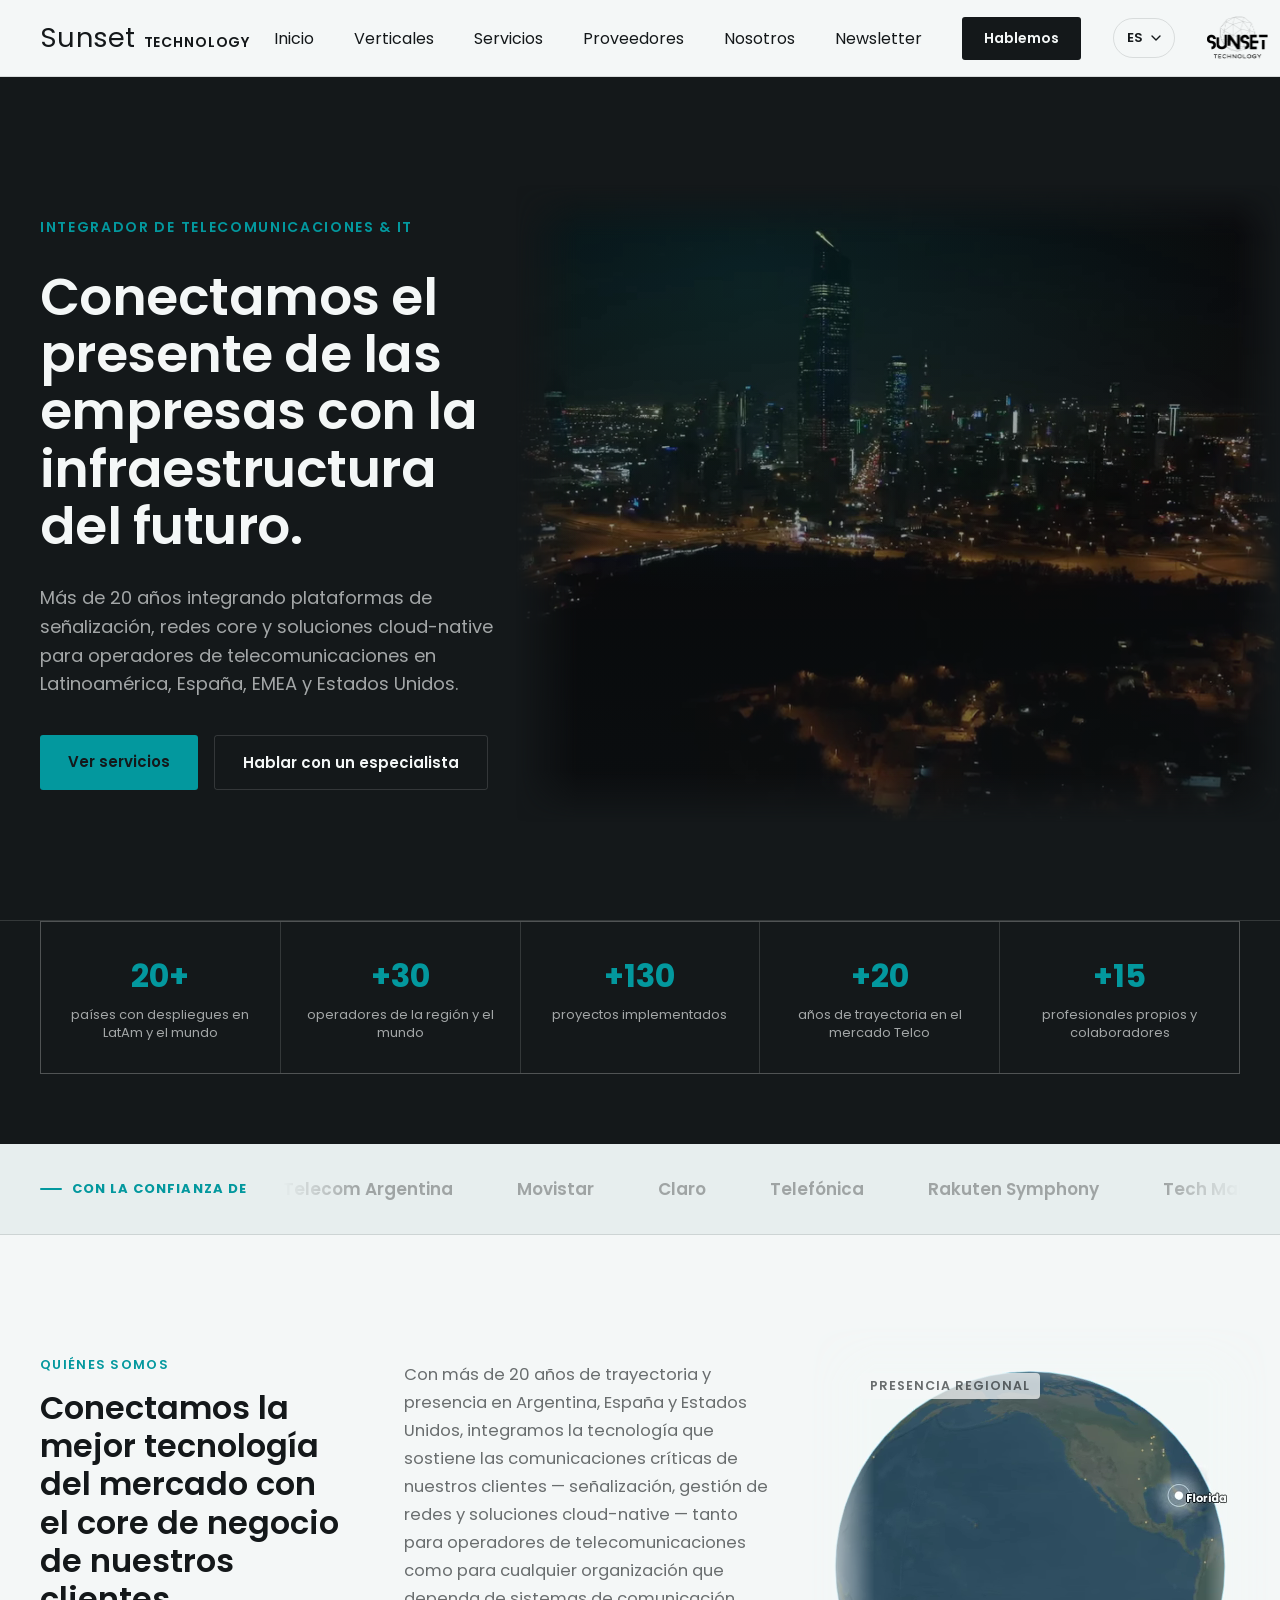
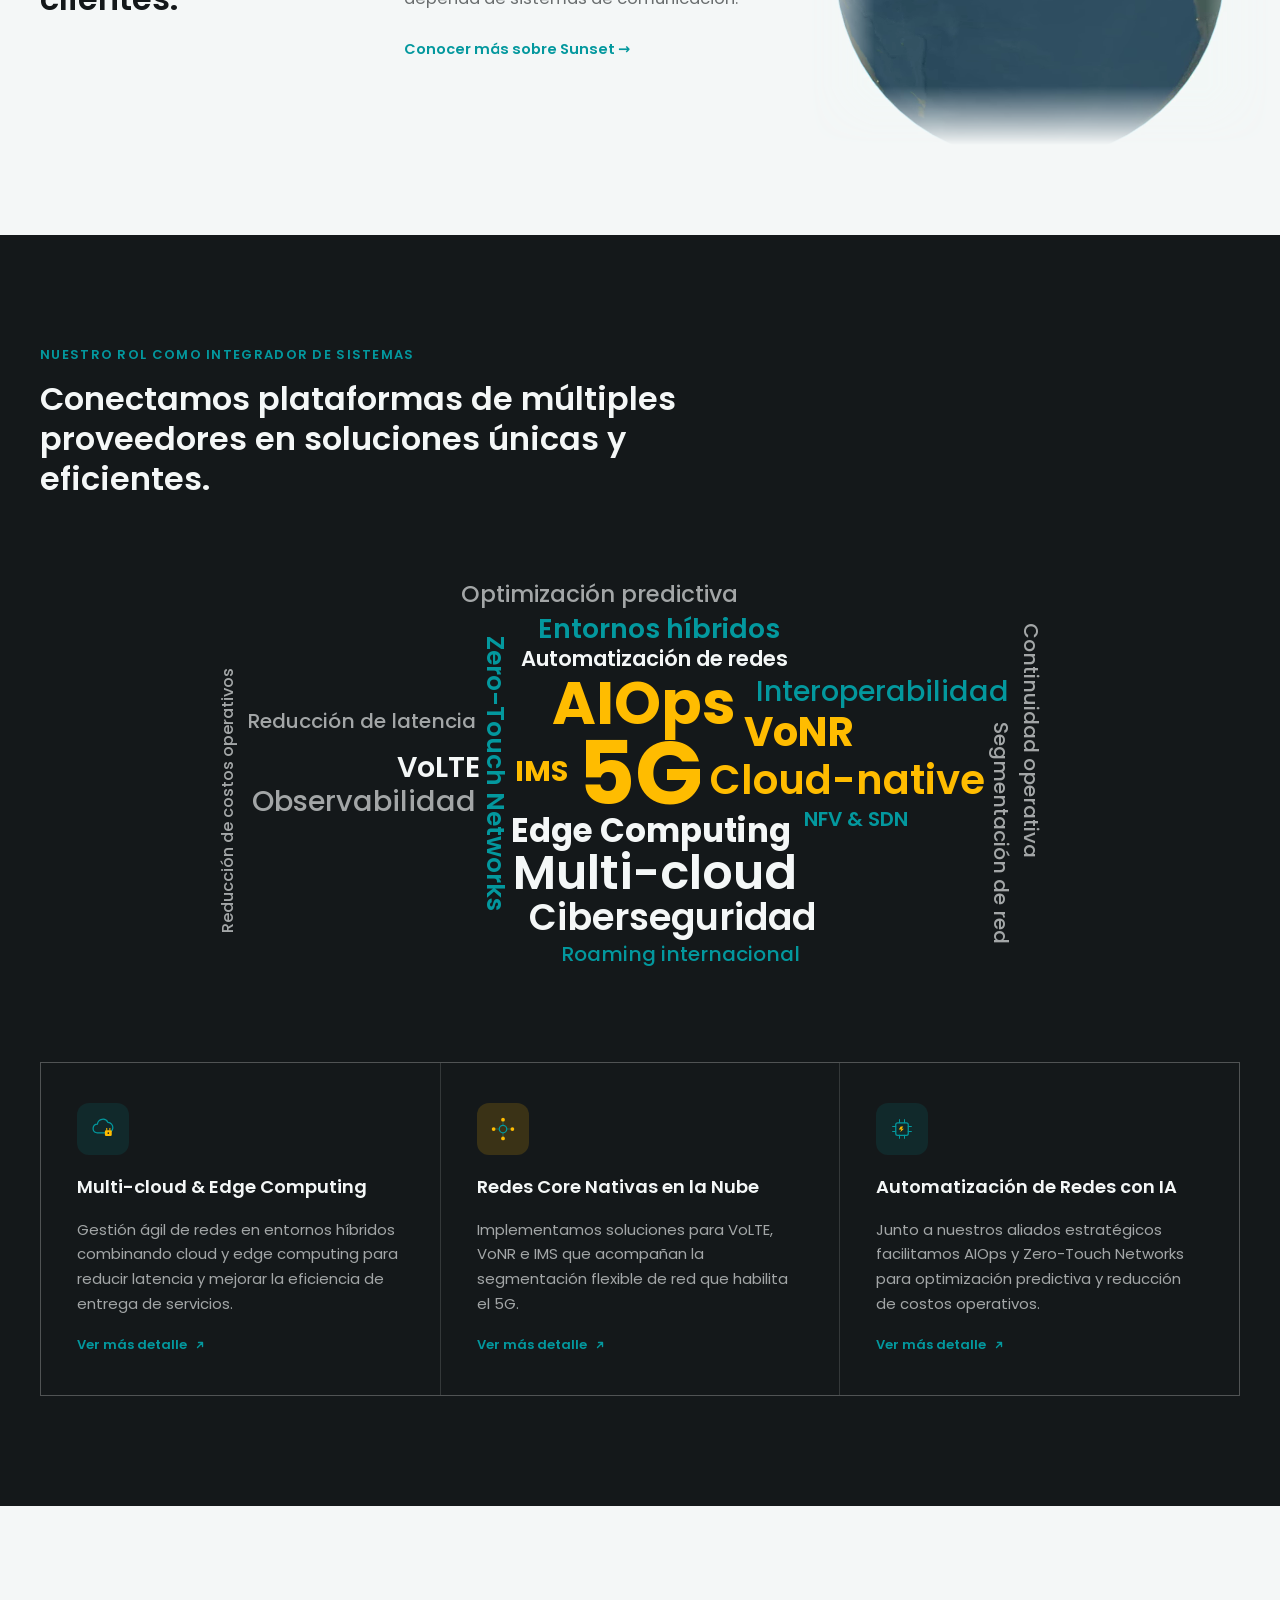
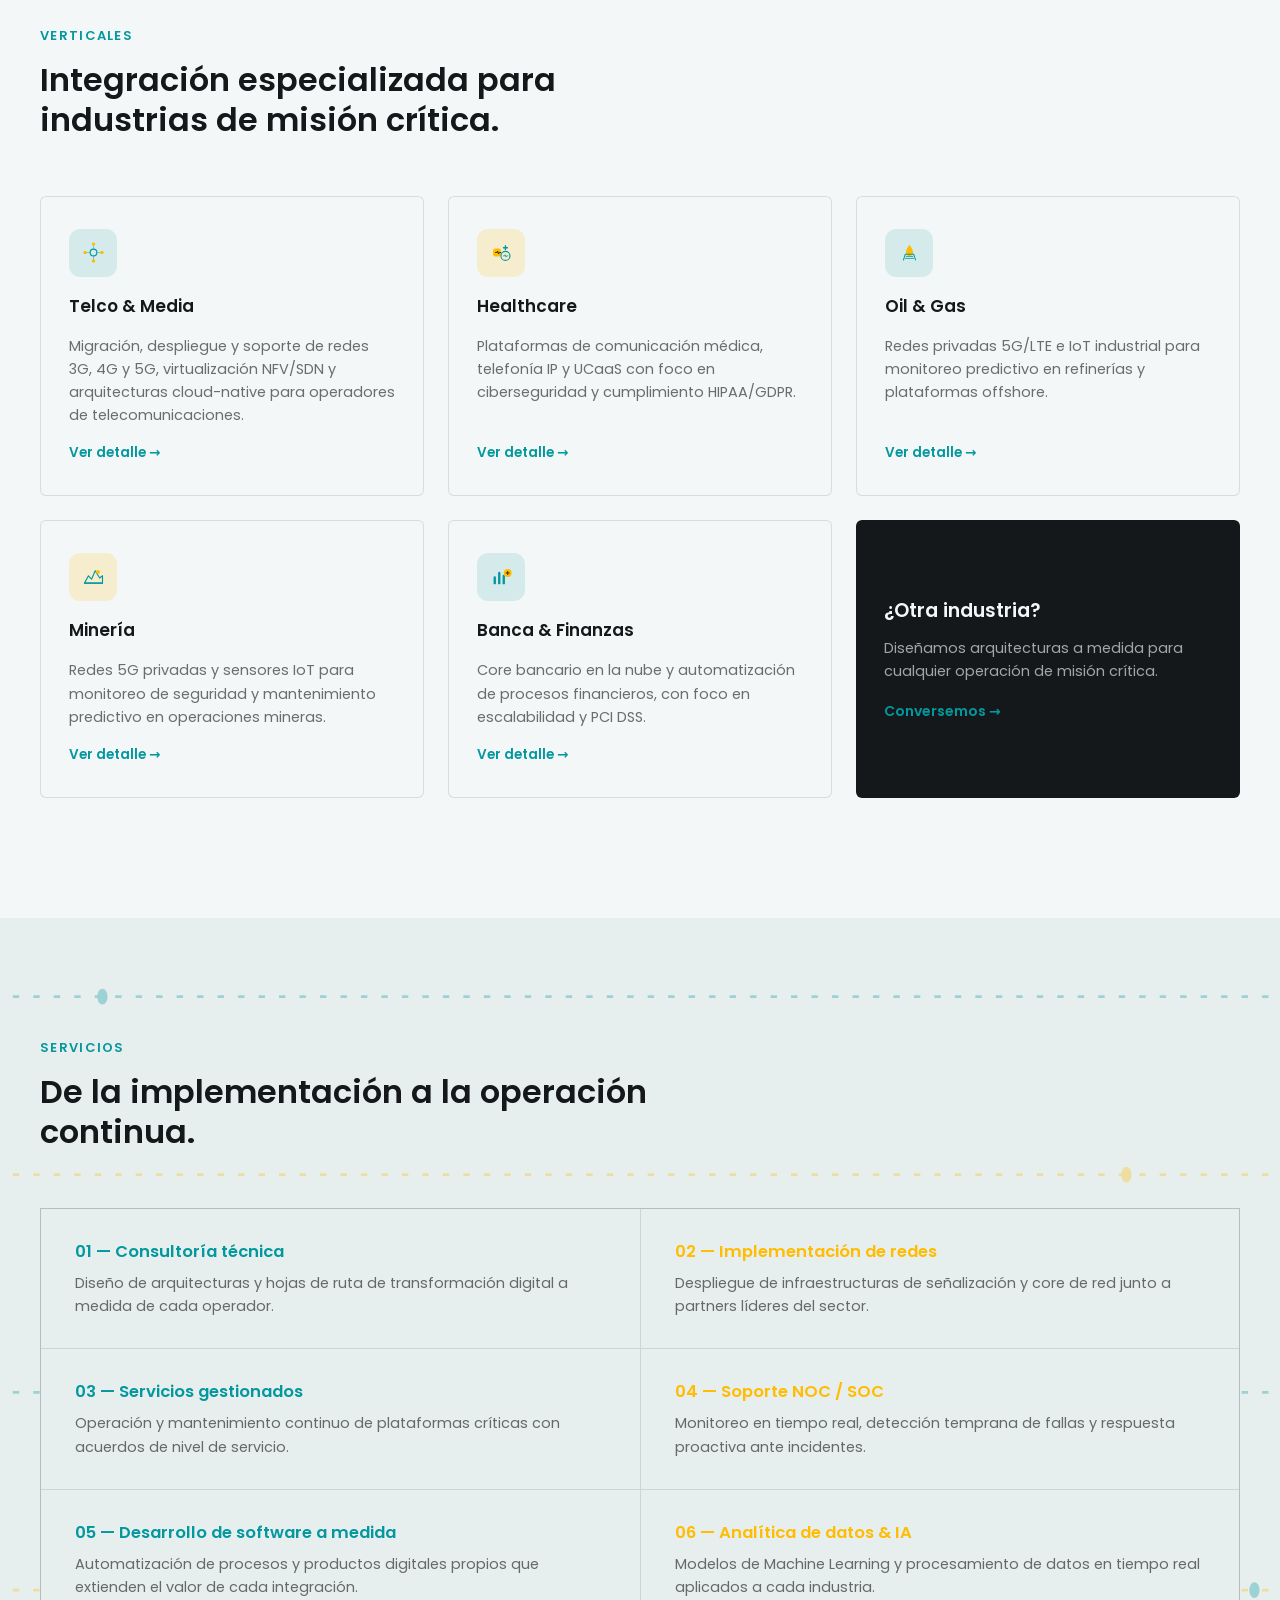
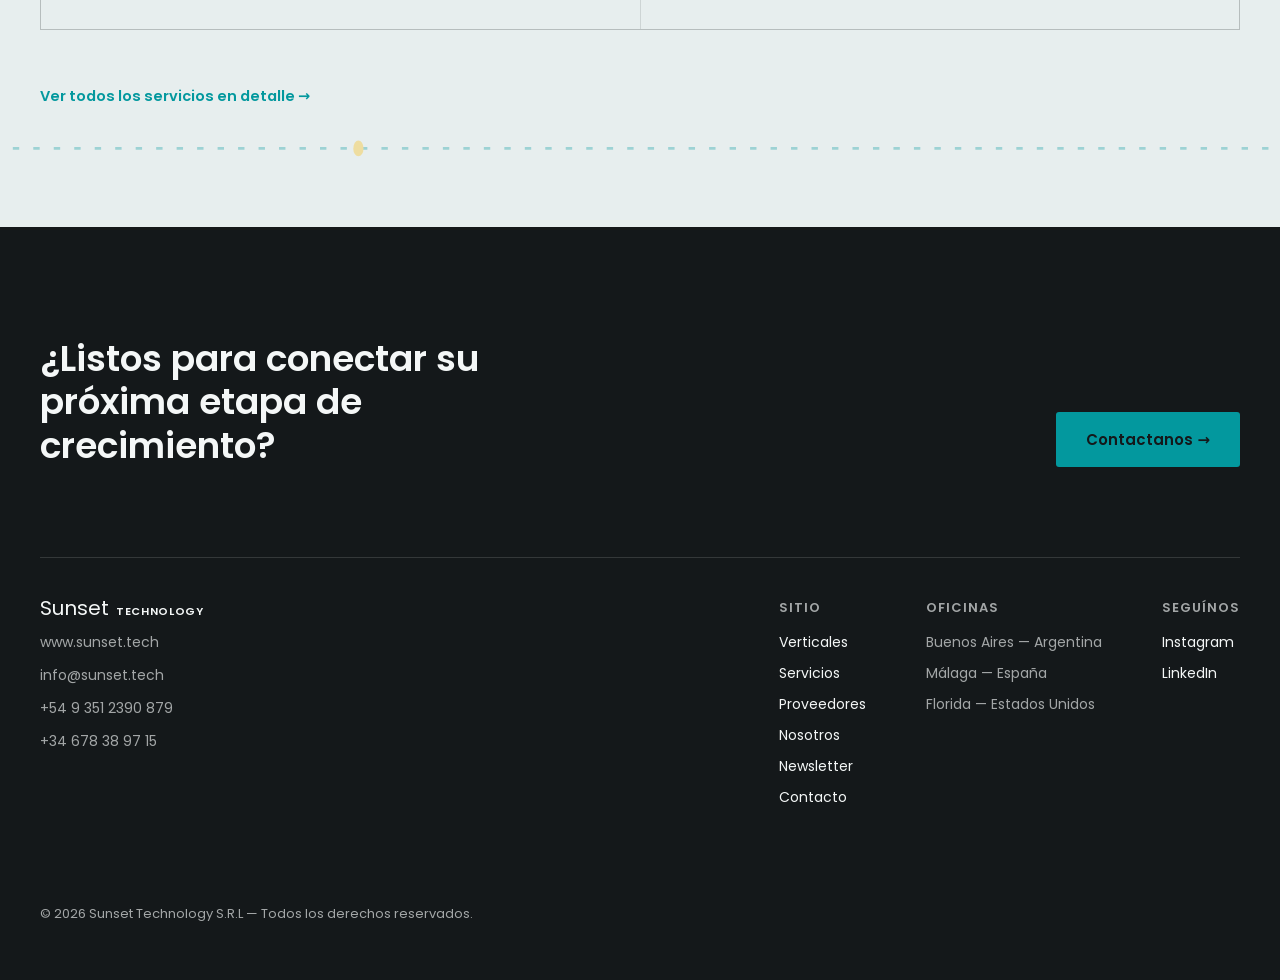
==== index.html @ e7700ff6 "Sitio inicial de Sunset Technology (migracion desde Canva)" ====
<!DOCTYPE html>

<html lang="es">
<head>
<meta charset="utf-8"/>
<meta content="width=device-width, initial-scale=1" name="viewport"/>
<title>Sunset Technology — Integrador de Telecomunicaciones e IT</title>
<meta content="Integramos plataformas de señalización, redes core y soluciones cloud-native para operadores de telecomunicaciones en Latinoamérica, España, EMEA y Estados Unidos." name="description"/>
<link href="[data-uri]" rel="icon"/>
<link href="https://fonts.googleapis.com" rel="preconnect"/>
<link href="https://fonts.googleapis.com/css2?family=Poppins:wght@400;500;600;700&amp;display=swap" rel="stylesheet"/>
<style>
@font-face{
  font-family:'Blanka';
  font-style:normal;
  font-weight:400;
  font-display:swap;
  src:url('https://fonts.cdnfonts.com/s/18915/Blanka-Regular.woff') format('woff');
}
:root{
  --ink:#14181A;
  --ink-soft:#1D2426;
  --ink-line: rgba(244,247,247,0.14);
  --paper:#F4F7F7;
  --paper-soft:#E7EEEE;
  --paper-line: rgba(20,24,26,0.12);
  --text-on-paper:#14181A;
  --text-muted-on-paper: rgba(20,24,26,0.62);
  --text-on-ink:#F4F7F7;
  --text-muted-on-ink: rgba(244,247,247,0.64);
  --accent:#03989E;
  --accent-2:#FFBC00;
  --accent-2-tint: rgba(255,188,0,0.16);
  --accent-tint: rgba(3,152,158,0.13);
  --font-display: 'Poppins', system-ui, sans-serif;
  --font-body: 'Poppins', system-ui, sans-serif;
  --font-brand: 'Blanka', 'Poppins', sans-serif;
}
*{ box-sizing:border-box; }
body{ margin:0; background:var(--paper); font-family:var(--font-body); color:var(--text-on-paper); }
h1,h2,h3{ font-family:var(--font-display); }
a{ color:inherit; text-decoration:none; }
img{ display:block; max-width:100%; }
.wrap{ width:100%; display:flex; justify-content:center; }
.container{ width:100%; max-width:1280px; padding:0 40px; box-sizing:border-box; }
.link-u{ position:relative; transition:opacity .15s; }
.link-u:hover{ opacity:0.7; }
.cta{ transition:transform .2s ease, opacity .2s ease; display:inline-block; }
.cta:hover{ opacity:0.9; transform:translateY(-1px); }
.op-name{ display:inline-block; white-space:nowrap; color:var(--text-muted-on-paper); opacity:0.55; filter:grayscale(1); transform:scale(1); transition:opacity .35s ease, color .35s ease, filter .35s ease, transform .35s ease; }
.op-name.active{ color:var(--accent); opacity:1; filter:grayscale(0); transform:scale(1.06); }

.navbar{ border-bottom:1px solid var(--paper-line); background:var(--paper); position:sticky; top:0; z-index:20; }
.nav-links{ display:flex; align-items:center; gap:40px; }
.cta-dark{ font-size:14px; font-weight:600; background:var(--ink); color:var(--paper); padding:11px 22px; border-radius:3px; }

.lang-switch{ position:relative; flex:0 0 auto; }
.lang-switch-btn{ display:flex; align-items:center; gap:7px; font-family:var(--font-body); font-size:13px; font-weight:600; letter-spacing:0.03em; padding:9px 13px; border:1px solid var(--paper-line); border-radius:20px; background:transparent; cursor:pointer; color:var(--text-on-paper); }
.lang-switch-btn:hover{ background:var(--paper-soft); }
.lang-switch-menu{ position:absolute; top:calc(100% + 8px); right:0; background:var(--paper); border:1px solid var(--paper-line); border-radius:8px; box-shadow:0 10px 28px rgba(0,0,0,.14); overflow:hidden; min-width:130px; display:none; z-index:30; }
.lang-switch.open .lang-switch-menu{ display:block; }
.lang-switch-menu button{ display:block; width:100%; text-align:left; padding:10px 16px; font-size:13.5px; font-family:var(--font-body); background:none; border:none; cursor:pointer; color:var(--text-on-paper); }
.lang-switch-menu button:hover{ background:var(--paper-soft); }
.lang-switch-menu button.active{ color:var(--accent); font-weight:600; }

@keyframes fadeInUp{ from{opacity:0; transform:translateY(20px);} to{opacity:1; transform:translateY(0);} }
.hero-in{ opacity:0; animation:fadeInUp .8s cubic-bezier(.2,.7,.3,1) forwards; }

@keyframes pulseDot{ 0%,100%{opacity:.4; transform:scale(1);} 50%{opacity:1; transform:scale(1.25);} }
.pulse{ animation:pulseDot 2.4s ease-in-out infinite; transform-origin:center; }

@keyframes floatSlow{ 0%,100%{ transform:translateY(0); } 50%{ transform:translateY(-10px); } }
.float{ animation:floatSlow 5s ease-in-out infinite; }

@keyframes marquee{ from{ transform:translateX(0); } to{ transform:translateX(-50%); } }
.marquee-track{ display:flex; align-items:center; gap:64px; width:max-content; animation:marquee 26s linear infinite; }
.marquee-track:hover, .logo-track:hover{ animation-play-state:paused; }

@keyframes marqueeLogos{ from{ transform:translateX(0); } to{ transform:translateX(-50%); } }
.logo-track{ display:flex; align-items:center; gap:28px; width:max-content; animation:marqueeLogos 34s linear infinite; }
.logo-tile{ background:var(--paper); border:1px solid var(--paper-line); border-radius:8px; height:84px; width:168px; display:flex; align-items:center; justify-content:center; padding:16px 22px; flex:0 0 auto; }
.logo-tile img{ max-width:100%; max-height:100%; object-fit:contain; filter:grayscale(1) opacity(0.65); transition:filter .25s ease; }
.logo-tile:hover img{ filter:grayscale(0) opacity(1); }

@keyframes flowDash{ to{ stroke-dashoffset:-48; } }
.flow-line{ stroke-dasharray:5 11; animation:flowDash 1.6s linear infinite; }
.solid-line{ stroke-linecap:round; }

@keyframes drawLine{ to{ stroke-dashoffset:0; } }
.draw-line{ stroke-linecap:round; stroke-dasharray:100; stroke-dashoffset:100; animation:drawLine 1.3s cubic-bezier(.3,.7,.4,1) forwards; }

@keyframes driftBg{ 0%,100%{ transform:translate(0,0); } 50%{ transform:translate(-18px,10px); } }
.bg-drift{ animation:driftBg 9s ease-in-out infinite; }

@keyframes globeZoom{ 0%,100%{ transform:scale(1); } 50%{ transform:scale(1.09); } }
.globe-zoom{ animation:globeZoom 22s ease-in-out infinite; }

.seq-group{ opacity:0; transition:opacity 1.1s ease; }
.reveal.is-visible .seq-group.seq-1{ opacity:1; transition-delay:.3s; }
.reveal.is-visible .seq-group.seq-2{ opacity:1; transition-delay:2.3s; }
.reveal.is-visible .seq-group.seq-3{ opacity:1; transition-delay:4.3s; }

.reveal{ opacity:0; transform:translateY(26px); transition:opacity .7s ease, transform .7s ease; }
.reveal.is-visible{ opacity:1; transform:translateY(0); }

.card{ transition:transform .25s ease, box-shadow .25s ease, border-color .25s ease; }
.card:hover{ transform:translateY(-6px); box-shadow:0 16px 32px rgba(18,24,31,0.10); border-color:rgba(18,24,31,0.26); }

.kw-cloud{ container-type:inline-size; }
.kw-word{ position:absolute; transform:translate(-50%,-50%) rotate(var(--r,0deg)); transform-origin:center; font-family:var(--font-display); white-space:nowrap; line-height:1; cursor:default; transition:transform .25s ease, opacity .25s ease; }
.kw-word:hover{ transform:translate(-50%,-50%) rotate(var(--r,0deg)) scale(1.12); opacity:.82; }

.rol-card{ cursor:pointer; }
.rol-card-toggle{ display:inline-flex; align-items:center; gap:7px; font-size:13px; font-weight:600; color:var(--accent); }
.rol-card-toggle svg{ flex:0 0 auto; }

.rol-modal-overlay{ position:fixed; inset:0; background:rgba(10,14,15,0.72); backdrop-filter:blur(2px); -webkit-backdrop-filter:blur(2px); display:flex; align-items:center; justify-content:center; padding:24px; z-index:100; opacity:0; visibility:hidden; transition:opacity .25s ease, visibility 0s linear .25s; }
.rol-modal-overlay.open{ opacity:1; visibility:visible; transition:opacity .25s ease; }
.rol-modal{ background:var(--ink-soft); border:1px solid var(--ink-line); border-radius:10px; max-width:520px; width:100%; max-height:80vh; overflow-y:auto; padding:42px 38px; position:relative; transform:translateY(14px) scale(.98); transition:transform .3s ease; }
.rol-modal-overlay.open .rol-modal{ transform:translateY(0) scale(1); }
.rol-modal-close{ position:absolute; top:16px; right:16px; width:32px; height:32px; border-radius:50%; border:1px solid var(--ink-line); background:transparent; color:var(--text-on-ink); display:flex; align-items:center; justify-content:center; cursor:pointer; transition:background .2s ease; padding:0; }
.rol-modal-close:hover{ background:rgba(244,247,247,0.08); }
.rol-modal-title{ font-family:var(--font-display); font-weight:600; font-size:22px; color:var(--text-on-ink); margin-bottom:16px; padding-right:30px; }
.rol-modal-body{ font-size:15.5px; line-height:1.7; color:var(--text-muted-on-ink); margin:0; }

.icon-badge{ transition:transform .25s ease; }
.card:hover .icon-badge{ transform:scale(1.08); }

.logo-mark{ height:26px; width:auto; display:block; }
.logo-mark.on-dark{ filter:invert(1) brightness(1.5); }

.grid-3{ display:grid; grid-template-columns:repeat(3, minmax(0,1fr)); gap:24px; }
.grid-2{ display:grid; grid-template-columns:repeat(2, minmax(0,1fr)); gap:1px; background:var(--paper-line); border:1px solid var(--paper-line); }
.grid-3-flush{ display:grid; grid-template-columns:repeat(3, minmax(0,1fr)); gap:1px; background:var(--ink-line); border:1px solid var(--ink-line); }

@media (max-width: 860px){
  .nav-links a:not(.cta){ display:none; }
  .grid-3, .grid-3-flush{ grid-template-columns:1fr !important; }
  .grid-2{ grid-template-columns:1fr !important; }
  h1{ font-size:36px !important; }
  .hero-illustration{ display:none; }
  .quienes-somos-flex{ flex-direction:column !important; }
}

</style>
</head>
<body>
<div class="wrap navbar">
<div class="container" style="padding-top:16px; padding-bottom:16px; display:flex; align-items:center; justify-content:space-between; gap:24px;">
<div class="brand-wordmark" style="display:flex; align-items:baseline; gap:8px;">
<span style="font-family:var(--font-brand); font-size:27px; line-height:1; letter-spacing:0.01em; color:var(--text-on-paper);">Sunset</span>
<span style="font-family:var(--font-display); font-weight:600; font-size:14px; letter-spacing:0.06em; text-transform:uppercase; color:var(--text-on-paper);">Technology</span>
</div>
<div style="display:flex; align-items:center; gap:32px;">
<nav class="nav-links">
<a class="link-u" href="index.html"><span data-i18n="t1">Inicio</span></a>
<a class="link-u" href="verticales.html"><span data-i18n="t2">Verticales</span></a>
<a class="link-u" href="servicios.html"><span data-i18n="t3">Servicios</span></a>
<a class="link-u" href="proveedores.html"><span data-i18n="t4">Proveedores</span></a>
<a class="link-u" href="nosotros.html"><span data-i18n="t5">Nosotros</span></a>
<a class="link-u" href="newsletter.html"><span data-i18n="t6">Newsletter</span></a>
<a class="cta cta-dark" href="contacto.html"><span data-i18n="t7">Hablemos</span></a>
</nav>
<div class="lang-switch">
<button aria-expanded="false" aria-haspopup="true" class="lang-switch-btn" type="button">
<span class="lang-switch-current"><span data-i18n="t8">ES</span></span>
<svg fill="none" height="6" viewbox="0 0 10 6" width="10"><path d="M1 1l4 4 4-4" stroke="currentColor" stroke-linecap="round" stroke-linejoin="round" stroke-width="1.4"></path></svg>
</button>
<div class="lang-switch-menu">
<button data-lang="es" type="button"><span data-i18n="t9">Español</span></button>
<button data-lang="en" type="button"><span data-i18n="t10">English</span></button>
<button data-lang="it" type="button"><span data-i18n="t11">Italiano</span></button>
</div>
</div>
<a href="index.html" style="display:flex; align-items:center; flex:0 0 auto;">
<img alt="Sunset Technology" class="logo-mark" src="[data-uri]" style="height:44px; width:auto;"/>
</a>
</div>
</div>
</div>
<div class="wrap" style="background:var(--ink); color:var(--text-on-ink); position:relative; overflow:hidden;">
<div class="container" style="padding-top:140px; padding-bottom:130px; position:relative; display:flex; align-items:center; gap:16px; flex-wrap:wrap;">
<div style="flex:0 1 460px; max-width:520px; display:flex; flex-direction:column; gap:30px;">
<div class="hero-in" style="animation-delay:.05s; font-size:14px; font-weight:600; letter-spacing:0.12em; text-transform:uppercase; color:var(--accent);"><span data-i18n="t12">Integrador de Telecomunicaciones &amp; IT</span></div>
<h1 class="hero-in" style="animation-delay:.15s; margin:0; font-weight:600; font-size:52px; line-height:1.1; letter-spacing:-0.01em;"><span data-i18n="t13">Conectamos el presente de las empresas con la infraestructura del futuro.</span></h1>
<p class="hero-in" style="animation-delay:.28s; margin:0; font-size:18px; line-height:1.6; color:var(--text-muted-on-ink); max-width:560px;"><span data-i18n="t14">Más de 20 años integrando plataformas de señalización, redes core y soluciones cloud-native para operadores de telecomunicaciones en Latinoamérica, España, EMEA y Estados Unidos.</span></p>
<div class="hero-in" style="animation-delay:.4s; display:flex; gap:16px; margin-top:6px; flex-wrap:wrap;">
<a class="cta" href="servicios.html" style="background:var(--accent); color:var(--ink); font-weight:600; font-size:15px; padding:15px 28px; border-radius:3px;"><span data-i18n="t15">Ver servicios</span></a>
<a class="link-u" href="contacto.html" style="border:1px solid var(--ink-line); font-weight:600; font-size:15px; padding:15px 28px; border-radius:3px; color:var(--text-on-ink);"><span data-i18n="t16">Hablar con un especialista</span></a>
</div>
</div>
<div class="hero-illustration hero-in" style="animation-delay:.5s; flex:1.7 1 540px; display:flex; justify-content:flex-end; margin:-72px -40px -72px 0;">
<div style="position:relative; width:100%; max-width:1120px; aspect-ratio:6/5; mask-image:linear-gradient(90deg, transparent, black 8%, black 94%, transparent), linear-gradient(180deg, transparent, black 8%, black 92%, transparent); mask-composite:intersect; -webkit-mask-image:linear-gradient(90deg, transparent, black 8%, black 94%, transparent), linear-gradient(180deg, transparent, black 8%, black 92%, transparent); -webkit-mask-composite:source-in, source-in;">
<!-- The "network lines" overlay is baked directly into this video's
             own frames (not a separate SVG layer) -- every arc was rendered
             from building points tracked frame-by-frame through this exact
             clip, so the lines stay glued to the same rooftops through the
             whole pan/zoom instead of drifting like an independent overlay
             would. -->
<video aria-hidden="true" autoplay="" loop="" muted="" playsinline="" poster="assets/hero-poster.jpg" style="position:absolute; inset:0; width:100%; height:100%; object-fit:cover; opacity:0.85;">
<source src="assets/hero-map.webm" type="video/webm"/>
<source src="assets/hero-map.mp4" type="video/mp4"/>
</video>
<div style="position:absolute; inset:0; background:linear-gradient(180deg, rgba(20,24,26,0.1), rgba(20,24,26,0.5));"></div>
<div style="position:absolute; inset:0; background:radial-gradient(120% 90% at 30% 15%, rgba(3,152,158,0.15), transparent 55%);"></div>
</div>
</div>
</div>
</div>
<div class="wrap" style="background:var(--ink); border-top:1px solid var(--ink-line);">
<div class="container" style="padding-top:0; padding-bottom:70px;">
<div class="grid-3-flush" style="grid-template-columns:repeat(5, minmax(0,1fr));">
<div class="reveal" style="background:var(--ink); padding:30px 22px; text-align:center; display:flex; flex-direction:column; gap:6px;">
<div style="font-family:var(--font-display); font-weight:700; font-size:32px; color:var(--accent);"><span data-i18n="t17">20+</span></div>
<div style="font-size:13px; color:var(--text-muted-on-ink); line-height:1.4;"><span data-i18n="t18">países con despliegues en LatAm y el mundo</span></div>
</div>
<div class="reveal" style="background:var(--ink); padding:30px 22px; text-align:center; display:flex; flex-direction:column; gap:6px; transition-delay:0.05s;">
<div style="font-family:var(--font-display); font-weight:700; font-size:32px; color:var(--accent);"><span data-i18n="t19">+30</span></div>
<div style="font-size:13px; color:var(--text-muted-on-ink); line-height:1.4;"><span data-i18n="t20">operadores de la región y el mundo</span></div>
</div>
<div class="reveal" style="background:var(--ink); padding:30px 22px; text-align:center; display:flex; flex-direction:column; gap:6px; transition-delay:0.1s;">
<div style="font-family:var(--font-display); font-weight:700; font-size:32px; color:var(--accent);"><span data-i18n="t21">+130</span></div>
<div style="font-size:13px; color:var(--text-muted-on-ink); line-height:1.4;"><span data-i18n="t22">proyectos implementados</span></div>
</div>
<div class="reveal" style="background:var(--ink); padding:30px 22px; text-align:center; display:flex; flex-direction:column; gap:6px; transition-delay:0.15s;">
<div style="font-family:var(--font-display); font-weight:700; font-size:32px; color:var(--accent);"><span data-i18n="t23">+20</span></div>
<div style="font-size:13px; color:var(--text-muted-on-ink); line-height:1.4;"><span data-i18n="t24">años de trayectoria en el mercado Telco</span></div>
</div>
<div class="reveal" style="background:var(--ink); padding:30px 22px; text-align:center; display:flex; flex-direction:column; gap:6px; transition-delay:0.2s;">
<div style="font-family:var(--font-display); font-weight:700; font-size:32px; color:var(--accent);"><span data-i18n="t25">+15</span></div>
<div style="font-size:13px; color:var(--text-muted-on-ink); line-height:1.4;"><span data-i18n="t26">profesionales propios y colaboradores</span></div>
</div>
</div>
</div>
</div>
<div class="wrap" style="background:var(--paper-soft); border-bottom:1px solid var(--paper-line);">
<div class="container" style="padding-top:32px; padding-bottom:32px; display:flex; align-items:center; gap:36px;">
<div style="display:flex; align-items:center; gap:10px; white-space:nowrap;">
<span style="width:22px; height:2px; border-radius:2px; background:var(--accent); display:inline-block;"></span>
<span style="font-size:13px; font-weight:700; letter-spacing:0.08em; text-transform:uppercase; color:var(--accent);"><span data-i18n="t27">Con la confianza de</span></span>
</div>
<div class="trust-track-wrap" style="overflow:hidden; flex:1; mask-image:linear-gradient(90deg, transparent, black 8%, black 92%, transparent); -webkit-mask-image:linear-gradient(90deg, transparent, black 8%, black 92%, transparent);">
<div class="marquee-track">
<span class="op-name" style="font-family:var(--font-display); font-size:17px; font-weight:600;"><span data-i18n="t28">Telecom Argentina</span></span>
<span class="op-name" style="font-family:var(--font-display); font-size:17px; font-weight:600;"><span data-i18n="t29">Movistar</span></span>
<span class="op-name" style="font-family:var(--font-display); font-size:17px; font-weight:600;"><span data-i18n="t30">Claro</span></span>
<span class="op-name" style="font-family:var(--font-display); font-size:17px; font-weight:600;"><span data-i18n="t31">Telefónica</span></span>
<span class="op-name" style="font-family:var(--font-display); font-size:17px; font-weight:600;"><span data-i18n="t32">Rakuten Symphony</span></span>
<span class="op-name" style="font-family:var(--font-display); font-size:17px; font-weight:600;"><span data-i18n="t33">Tech Mahindra</span></span>
<span class="op-name" style="font-family:var(--font-display); font-size:17px; font-weight:600;"><span data-i18n="t34">Telecom Argentina</span></span>
<span class="op-name" style="font-family:var(--font-display); font-size:17px; font-weight:600;"><span data-i18n="t35">Movistar</span></span>
<span class="op-name" style="font-family:var(--font-display); font-size:17px; font-weight:600;"><span data-i18n="t36">Claro</span></span>
<span class="op-name" style="font-family:var(--font-display); font-size:17px; font-weight:600;"><span data-i18n="t37">Telefónica</span></span>
<span class="op-name" style="font-family:var(--font-display); font-size:17px; font-weight:600;"><span data-i18n="t38">Rakuten Symphony</span></span>
<span class="op-name" style="font-family:var(--font-display); font-size:17px; font-weight:600;"><span data-i18n="t39">Tech Mahindra</span></span>
</div>
</div>
</div>
</div>
<div class="wrap" id="nosotros" style="background:var(--paper);">
<div class="container quienes-somos-flex" style="padding-top:120px; padding-bottom:120px; display:flex; gap:64px;">
<div class="reveal" style="flex:0 0 300px;">
<div style="font-size:13px; font-weight:600; letter-spacing:0.1em; text-transform:uppercase; color:var(--accent); margin-bottom:14px;"><span data-i18n="t40">Quiénes somos</span></div>
<h2 style="margin:0; font-weight:600; font-size:32px; line-height:1.2;"><span data-i18n="t41">Conectamos la mejor tecnología del mercado con el core de negocio de nuestros clientes.</span></h2>
</div>
<div class="reveal" style="flex:1; display:flex; flex-direction:column; gap:26px; padding-top:6px;">
<p style="margin:0; font-size:16.5px; line-height:1.7; color:var(--text-muted-on-paper);"><span data-i18n="t42">Con más de 20 años de trayectoria y presencia en Argentina, España y Estados Unidos, integramos la tecnología que sostiene las comunicaciones críticas de nuestros clientes — señalización, gestión de redes y soluciones cloud-native — tanto para operadores de telecomunicaciones como para cualquier organización que dependa de sistemas de comunicación.</span></p>
<a class="link-u" href="nosotros.html" style="font-size:14.5px; font-weight:600; color:var(--accent);"><span data-i18n="t43">Conocer más sobre Sunset →</span></a>
</div>
<div class="reveal" style="flex:0 0 400px; position:relative; display:flex; flex-direction:column; min-height:360px;">
<div style="position:absolute; inset:-30px; mask-image:linear-gradient(90deg, transparent, black 14%, black 86%, transparent), linear-gradient(180deg, transparent, black 14%, black 86%, transparent); mask-composite:intersect; -webkit-mask-image:linear-gradient(90deg, transparent, black 14%, black 86%, transparent), linear-gradient(180deg, transparent, black 14%, black 86%, transparent); -webkit-mask-composite:source-in, source-in; overflow:hidden;">
<video aria-hidden="true" id="presencia-video" loop="" muted="" playsinline="" poster="assets/presencia-poster.jpg" preload="auto" style="position:absolute; inset:0; width:100%; height:100%; object-fit:cover; object-position:50% 100%;">
<source src="assets/presencia-map.webm" type="video/webm"/>
<source src="assets/presencia-map.mp4" type="video/mp4"/>
</video>
</div>
<div style="position:relative; padding:18px 20px; flex:1; display:flex; align-items:flex-start;">
<div style="font-size:12.5px; font-weight:600; letter-spacing:0.08em; text-transform:uppercase; color:var(--text-muted-on-paper); background:rgba(244,247,247,0.75); padding:4px 10px; border-radius:4px;"><span data-i18n="t44">Presencia regional</span></div>
</div>
</div>
</div>
</div>
<div class="wrap" style="background:var(--ink); color:var(--text-on-ink);">
<div class="container" style="padding-top:110px; padding-bottom:110px; display:flex; flex-direction:column; gap:12px;">
<div class="reveal" style="max-width:640px;">
<div style="font-size:13px; font-weight:600; letter-spacing:0.1em; text-transform:uppercase; color:var(--accent); margin-bottom:14px;"><span data-i18n="t45">Nuestro rol como integrador de sistemas</span></div>
<h2 style="margin:0; font-weight:600; font-size:32px; line-height:1.25;"><span data-i18n="t46">Conectamos plataformas de múltiples proveedores en soluciones únicas y eficientes.</span></h2>
</div>
<div class="reveal" style="padding:60px 16px 76px;">
<div class="kw-cloud" style="position:relative; width:100%; max-width:960px; margin:0 auto; aspect-ratio:1000/420;">
<span class="kw-word" style="left:50.00%; top:50.00%; --r:0deg; font-weight:700; color:var(--accent-2); font-size:75px; font-size:clamp(8px, 9.2cqw, 92px);"><span data-i18n="t47">5G</span></span><span class="kw-word" style="left:51.18%; top:64.46%; --r:0deg; font-weight:700; color:var(--text-on-ink); font-size:28px; font-size:clamp(8px, 3.4cqw, 34px);"><span data-i18n="t48">Edge Computing</span></span><span class="kw-word" style="left:50.41%; top:33.01%; --r:0deg; font-weight:700; color:var(--accent-2); font-size:51px; font-size:clamp(8px, 6.2cqw, 62px);"><span data-i18n="t49">AIOps</span></span><span class="kw-word" style="left:51.58%; top:74.98%; --r:0deg; font-weight:600; color:var(--text-on-ink); font-size:41px; font-size:clamp(8px, 5.0cqw, 50px);"><span data-i18n="t50">Multi-cloud</span></span><span class="kw-word" style="left:34.88%; top:49.98%; --r:90deg; font-weight:600; color:var(--accent); font-size:21px; font-size:clamp(8px, 2.6cqw, 26px);"><span data-i18n="t51">Zero-Touch Networks</span></span><span class="kw-word" style="left:51.56%; top:21.76%; --r:0deg; font-weight:600; color:var(--text-on-ink); font-size:18px; font-size:clamp(8px, 2.2cqw, 22px);"><span data-i18n="t52">Automatización de redes</span></span><span class="kw-word" style="left:71.57%; top:51.77%; --r:0deg; font-weight:600; color:var(--accent-2); font-size:34px; font-size:clamp(8px, 4.2cqw, 42px);"><span data-i18n="t53">Cloud-native</span></span><span class="kw-word" style="left:51.97%; top:14.50%; --r:0deg; font-weight:600; color:var(--accent); font-size:23px; font-size:clamp(8px, 2.8cqw, 28px);"><span data-i18n="t54">Entornos híbridos</span></span><span class="kw-word" style="left:53.43%; top:86.06%; --r:0deg; font-weight:600; color:var(--text-on-ink); font-size:31px; font-size:clamp(8px, 3.8cqw, 38px);"><span data-i18n="t55">Ciberseguridad</span></span><span class="kw-word" style="left:66.53%; top:40.01%; --r:0deg; font-weight:700; color:var(--accent-2); font-size:34px; font-size:clamp(8px, 4.2cqw, 42px);"><span data-i18n="t56">VoNR</span></span><span class="kw-word" style="left:45.82%; top:5.92%; --r:0deg; font-weight:500; color:var(--text-muted-on-ink); font-size:20px; font-size:clamp(8px, 2.4cqw, 24px);"><span data-i18n="t57">Optimización predictiva</span></span><span class="kw-word" style="left:75.28%; top:29.88%; --r:0deg; font-weight:500; color:var(--accent); font-size:25px; font-size:clamp(8px, 3.0cqw, 30px);"><span data-i18n="t58">Interoperabilidad</span></span><span class="kw-word" style="left:28.96%; top:48.50%; --r:0deg; font-weight:600; color:var(--text-on-ink); font-size:25px; font-size:clamp(8px, 3.0cqw, 30px);"><span data-i18n="t59">VoLTE</span></span><span class="kw-word" style="left:21.23%; top:57.16%; --r:0deg; font-weight:500; color:var(--text-muted-on-ink); font-size:25px; font-size:clamp(8px, 3.0cqw, 30px);"><span data-i18n="t60">Observabilidad</span></span><span class="kw-word" style="left:39.74%; top:49.68%; --r:0deg; font-weight:700; color:var(--accent-2); font-size:25px; font-size:clamp(8px, 3.0cqw, 30px);"><span data-i18n="t61">IMS</span></span><span class="kw-word" style="left:87.57%; top:64.99%; --r:90deg; font-weight:500; color:var(--text-muted-on-ink); font-size:17px; font-size:clamp(8px, 2.1cqw, 21px);"><span data-i18n="t62">Segmentación de red</span></span><span class="kw-word" style="left:54.24%; top:94.88%; --r:0deg; font-weight:500; color:var(--accent); font-size:17px; font-size:clamp(8px, 2.1cqw, 21px);"><span data-i18n="t63">Roaming internacional</span></span><span class="kw-word" style="left:21.00%; top:37.14%; --r:0deg; font-weight:500; color:var(--text-muted-on-ink); font-size:17px; font-size:clamp(8px, 2.1cqw, 21px);"><span data-i18n="t64">Reducción de latencia</span></span><span class="kw-word" style="left:90.69%; top:41.95%; --r:90deg; font-weight:500; color:var(--text-muted-on-ink); font-size:17px; font-size:clamp(8px, 2.1cqw, 21px);"><span data-i18n="t65">Continuidad operativa</span></span><span class="kw-word" style="left:7.04%; top:56.79%; --r:-90deg; font-weight:500; color:var(--text-muted-on-ink); font-size:14px; font-size:clamp(8px, 1.7cqw, 17px);"><span data-i18n="t66">Reducción de costos operativos</span></span><span class="kw-word" style="left:72.46%; top:61.63%; --r:0deg; font-weight:600; color:var(--accent); font-size:17px; font-size:clamp(8px, 2.1cqw, 21px);"><span data-i18n="t67">NFV &amp; SDN</span></span>
</div>
</div>
<div class="grid-3-flush">
<div class="reveal card rol-card" data-detail="Diseñamos arquitecturas distribuidas que combinan múltiples proveedores cloud con nodos edge desplegados cerca del usuario final, permitiendo procesar datos críticos en tiempo real y reducir el tráfico hacia el datacenter central — clave para IoT industrial, video analytics y servicios 5G. Evaluamos junto al cliente qué cargas de trabajo conviene mantener centralizadas y cuáles migrar al borde de la red, integrando la observabilidad y las políticas de seguridad de ambos mundos bajo un mismo panel de control. El resultado es una infraestructura más resiliente, con menor latencia percibida por el usuario final y con la flexibilidad de sumar o cambiar proveedores cloud sin rediseñar la arquitectura desde cero." data-i18n-attr="data-title:t133,data-detail:t134" data-title="Multi-cloud &amp; Edge Computing" style="background:var(--ink); padding:40px 36px; display:flex; flex-direction:column; gap:18px;">
<div class="icon-badge" style="width:52px; height:52px; border-radius:12px; background:var(--accent-tint); display:flex; align-items:center; justify-content:center;"><svg fill="none" height="30" viewbox="0 0 48 48" width="30">
<path d="M14 30a7 7 0 0 1 1-13.9A9 9 0 0 1 32 13.5 8 8 0 0 1 31 30H14z" fill="none" stroke="var(--accent)" stroke-linejoin="round" stroke-width="2"></path>
<rect fill="var(--accent-2)" height="9" rx="2" width="11" x="27" y="26"></rect>
<path d="M30 26v-3M35 26v-3" stroke="var(--accent-2)" stroke-linecap="round" stroke-width="1.6"></path>
<circle cx="32.5" cy="30.5" fill="var(--ink)" r="1.4"></circle>
</svg></div>
<div style="font-weight:600; font-size:18px;"><span data-i18n="t68">Multi-cloud &amp; Edge Computing</span></div>
<p style="margin:0; font-size:15px; line-height:1.65; color:var(--text-muted-on-ink);"><span data-i18n="t69">Gestión ágil de redes en entornos híbridos combinando cloud y edge computing para reducir latencia y mejorar la eficiencia de entrega de servicios.</span></p>
<span class="rol-card-toggle"><span data-i18n="t70">Ver más detalle</span>
            <svg fill="none" height="12" viewbox="0 0 12 12" width="12" xmlns="http://www.w3.org/2000/svg"><path d="M3.5 8.5L8.5 3.5M8.5 3.5H4.5M8.5 3.5V7.5" stroke="currentColor" stroke-linecap="round" stroke-linejoin="round" stroke-width="1.4"></path></svg>
</span>
</div>
<div class="reveal card rol-card" data-detail="Migramos funciones de red tradicionales a arquitecturas cloud-native (CNF/VNF) desacopladas del hardware propietario, permitiendo escalar horizontalmente según demanda. Integramos IMS, VoLTE y VoNR con orquestadores Kubernetes y network slicing para ofrecer SLAs diferenciados por servicio. Acompañamos todo el ciclo de vida de la migración, desde la evaluación del parque de equipos existente hasta la puesta en producción y el soporte post-implementación, minimizando el impacto sobre el servicio en curso. Este desacoplamiento del hardware también simplifica las actualizaciones futuras y reduce el costo total de propiedad de la red core a mediano plazo." data-i18n-attr="data-title:t135,data-detail:t136" data-title="Redes Core Nativas en la Nube" style="background:var(--ink); padding:40px 36px; display:flex; flex-direction:column; gap:18px; transition-delay:0.08s;">
<div class="icon-badge" style="width:52px; height:52px; border-radius:12px; background:var(--accent-2-tint); display:flex; align-items:center; justify-content:center;"><svg fill="none" height="30" viewbox="0 0 48 48" width="30">
<circle cx="24" cy="24" fill="none" r="6" stroke="var(--accent)" stroke-width="2"></circle>
<g opacity="0.55" stroke="var(--accent)" stroke-width="1.4">
<line x1="24" x2="24" y1="18" y2="9"></line><line x1="24" x2="24" y1="30" y2="39"></line>
<line x1="18" x2="9" y1="24" y2="24"></line><line x1="30" x2="39" y1="24" y2="24"></line>
</g>
<circle cx="24" cy="9" fill="var(--accent-2)" r="3"></circle>
<circle cx="24" cy="39" fill="var(--accent-2)" r="3"></circle>
<circle cx="9" cy="24" fill="var(--accent-2)" r="3"></circle>
<circle cx="39" cy="24" fill="var(--accent-2)" r="3"></circle>
</svg></div>
<div style="font-weight:600; font-size:18px;"><span data-i18n="t71">Redes Core Nativas en la Nube</span></div>
<p style="margin:0; font-size:15px; line-height:1.65; color:var(--text-muted-on-ink);"><span data-i18n="t72">Implementamos soluciones para VoLTE, VoNR e IMS que acompañan la segmentación flexible de red que habilita el 5G.</span></p>
<span class="rol-card-toggle"><span data-i18n="t73">Ver más detalle</span>
            <svg fill="none" height="12" viewbox="0 0 12 12" width="12" xmlns="http://www.w3.org/2000/svg"><path d="M3.5 8.5L8.5 3.5M8.5 3.5H4.5M8.5 3.5V7.5" stroke="currentColor" stroke-linecap="round" stroke-linejoin="round" stroke-width="1.4"></path></svg>
</span>
</div>
<div class="reveal card rol-card" data-detail="Aplicamos machine learning sobre telemetría de red para anticipar fallas antes de que impacten al usuario, automatizar la configuración de equipos (Zero-Touch Provisioning) y optimizar el uso de recursos de forma continua, reduciendo la intervención manual y los tiempos de resolución de incidentes. Los modelos se entrenan con el histórico propio de cada red, por lo que las alertas y recomendaciones se ajustan al comportamiento real de cada operador en lugar de partir de umbrales genéricos. Con el tiempo, esto libera al equipo de NOC de tareas repetitivas y permite enfocar el esfuerzo humano en la mejora continua de la red en lugar de la respuesta reactiva a incidentes." data-i18n-attr="data-title:t137,data-detail:t138" data-title="Automatización de Redes con IA" style="background:var(--ink); padding:40px 36px; display:flex; flex-direction:column; gap:18px; transition-delay:0.16s;">
<div class="icon-badge" style="width:52px; height:52px; border-radius:12px; background:var(--accent-tint); display:flex; align-items:center; justify-content:center;"><svg fill="none" height="30" viewbox="0 0 48 48" width="30">
<rect fill="none" height="20" rx="3" stroke="var(--accent)" stroke-width="2" width="20" x="14" y="14"></rect>
<path d="M20 14v-5M28 14v-5M20 39v-5M28 39v-5M14 20H9M14 28H9M39 20h-5M39 28h-5" stroke="var(--accent)" stroke-linecap="round" stroke-width="1.6"></path>
<path d="M22 20l-3.2 4.6H23L21 29l6-5.4h-3.6L26 20z" fill="var(--accent-2)"></path>
</svg></div>
<div style="font-weight:600; font-size:18px;"><span data-i18n="t74">Automatización de Redes con IA</span></div>
<p style="margin:0; font-size:15px; line-height:1.65; color:var(--text-muted-on-ink);"><span data-i18n="t75">Junto a nuestros aliados estratégicos facilitamos AIOps y Zero-Touch Networks para optimización predictiva y reducción de costos operativos.</span></p>
<span class="rol-card-toggle"><span data-i18n="t76">Ver más detalle</span>
            <svg fill="none" height="12" viewbox="0 0 12 12" width="12" xmlns="http://www.w3.org/2000/svg"><path d="M3.5 8.5L8.5 3.5M8.5 3.5H4.5M8.5 3.5V7.5" stroke="currentColor" stroke-linecap="round" stroke-linejoin="round" stroke-width="1.4"></path></svg>
</span>
</div>
</div>
</div>
<div class="rol-modal-overlay" id="rol-modal-overlay">
<div aria-modal="true" class="rol-modal" role="dialog">
<button aria-label="Cerrar" class="rol-modal-close" id="rol-modal-close" type="button">
<svg fill="none" height="14" viewbox="0 0 14 14" width="14" xmlns="http://www.w3.org/2000/svg"><path d="M1.5 1.5l11 11M12.5 1.5l-11 11" stroke="currentColor" stroke-linecap="round" stroke-width="1.6"></path></svg>
</button>
<div class="rol-modal-title" id="rol-modal-title"></div>
<p class="rol-modal-body" id="rol-modal-body"></p>
</div>
</div>
</div>
<div class="wrap" id="verticales" style="background:var(--paper);">
<div class="container" style="padding-top:120px; padding-bottom:120px; display:flex; flex-direction:column; gap:56px;">
<div class="reveal" style="max-width:640px;">
<div style="font-size:13px; font-weight:600; letter-spacing:0.1em; text-transform:uppercase; color:var(--accent); margin-bottom:14px;"><span data-i18n="t77">Verticales</span></div>
<h2 style="margin:0; font-weight:600; font-size:32px; line-height:1.25;"><span data-i18n="t78">Integración especializada para industrias de misión crítica.</span></h2>
</div>
<div class="grid-3">
<a class="reveal card" href="vertical-telco.html" style="border:1px solid var(--paper-line); border-radius:6px; padding:32px 28px; display:flex; flex-direction:column; gap:16px; background:var(--paper);">
<div class="icon-badge" style="width:48px; height:48px; border-radius:11px; background:var(--accent-tint); display:flex; align-items:center; justify-content:center;"><svg fill="none" height="27" viewbox="0 0 48 48" width="27">
<circle cx="24" cy="24" fill="none" r="6" stroke="var(--accent)" stroke-width="2"></circle>
<g opacity="0.55" stroke="var(--accent)" stroke-width="1.4">
<line x1="24" x2="24" y1="18" y2="9"></line><line x1="24" x2="24" y1="30" y2="39"></line>
<line x1="18" x2="9" y1="24" y2="24"></line><line x1="30" x2="39" y1="24" y2="24"></line>
</g>
<circle cx="24" cy="9" fill="var(--accent-2)" r="3"></circle>
<circle cx="24" cy="39" fill="var(--accent-2)" r="3"></circle>
<circle cx="9" cy="24" fill="var(--accent-2)" r="3"></circle>
<circle cx="39" cy="24" fill="var(--accent-2)" r="3"></circle>
</svg></div>
<div style="font-weight:600; font-size:17px; color:var(--text-on-paper);"><span data-i18n="t79">Telco &amp; Media</span></div>
<p style="margin:0; font-size:14.5px; line-height:1.6; color:var(--text-muted-on-paper);"><span data-i18n="t80">Migración, despliegue y soporte de redes 3G, 4G y 5G, virtualización NFV/SDN y arquitecturas cloud-native para operadores de telecomunicaciones.</span></p>
<span style="font-size:13.5px; font-weight:600; color:var(--accent); margin-top:auto;"><span data-i18n="t81">Ver detalle →</span></span>
</a>
<a class="reveal card" href="vertical-salud.html" style="border:1px solid var(--paper-line); border-radius:6px; padding:32px 28px; display:flex; flex-direction:column; gap:16px; background:var(--paper); transition-delay:0.05s;">
<div class="icon-badge" style="width:48px; height:48px; border-radius:11px; background:var(--accent-2-tint); display:flex; align-items:center; justify-content:center;"><svg fill="none" height="27" viewbox="0 0 48 48" width="27">
<rect fill="var(--accent-2)" height="14" rx="4" width="14" x="9" y="17"></rect>
<path d="M13.3 24h2.4l1.4-2.6 1.6 5.2 1.5-2.6h2.5" fill="none" stroke="var(--ink)" stroke-linecap="round" stroke-linejoin="round" stroke-width="1.5"></path>
<path d="M31 12v7M27.5 15.5h7" stroke="var(--accent)" stroke-linecap="round" stroke-width="2.4"></path>
<circle cx="31" cy="30" fill="none" r="8" stroke="var(--accent)" stroke-width="2"></circle>
<path d="M27.2 30h2.2l1.1-2.1 1.3 4.2 1.2-2.1h2.2" fill="none" stroke="var(--accent)" stroke-linecap="round" stroke-linejoin="round" stroke-width="1.4"></path>
</svg></div>
<div style="font-weight:600; font-size:17px; color:var(--text-on-paper);"><span data-i18n="t82">Healthcare</span></div>
<p style="margin:0; font-size:14.5px; line-height:1.6; color:var(--text-muted-on-paper);"><span data-i18n="t83">Plataformas de comunicación médica, telefonía IP y UCaaS con foco en ciberseguridad y cumplimiento HIPAA/GDPR.</span></p>
<span style="font-size:13.5px; font-weight:600; color:var(--accent); margin-top:auto;"><span data-i18n="t84">Ver detalle →</span></span>
</a>
<a class="reveal card" href="vertical-oil-gas.html" style="border:1px solid var(--paper-line); border-radius:6px; padding:32px 28px; display:flex; flex-direction:column; gap:16px; background:var(--paper); transition-delay:0.1s;">
<div class="icon-badge" style="width:48px; height:48px; border-radius:11px; background:var(--accent-tint); display:flex; align-items:center; justify-content:center;"><svg fill="none" height="27" viewbox="0 0 48 48" width="27">
<path d="M24 10c0 0-6.5 8.5-6.5 13.5a6.5 6.5 0 0 0 13 0C30.5 18.5 24 10 24 10z" fill="var(--accent-2)"></path>
<path d="M13 38l3.5-11h15l3.5 11" fill="none" stroke="var(--accent)" stroke-linejoin="round" stroke-width="1.8"></path>
<path d="M17.5 31h13M15.8 34.5h16.4" stroke="var(--accent)" stroke-width="1.4"></path>
</svg></div>
<div style="font-weight:600; font-size:17px; color:var(--text-on-paper);"><span data-i18n="t85">Oil &amp; Gas</span></div>
<p style="margin:0; font-size:14.5px; line-height:1.6; color:var(--text-muted-on-paper);"><span data-i18n="t86">Redes privadas 5G/LTE e IoT industrial para monitoreo predictivo en refinerías y plataformas offshore.</span></p>
<span style="font-size:13.5px; font-weight:600; color:var(--accent); margin-top:auto;"><span data-i18n="t87">Ver detalle →</span></span>
</a>
<a class="reveal card" href="vertical-mineria.html" style="border:1px solid var(--paper-line); border-radius:6px; padding:32px 28px; display:flex; flex-direction:column; gap:16px; background:var(--paper);">
<div class="icon-badge" style="width:48px; height:48px; border-radius:11px; background:var(--accent-2-tint); display:flex; align-items:center; justify-content:center;"><svg fill="none" height="27" viewbox="0 0 48 48" width="27">
<path d="M8 34l7-13 5.5 6 6.5-15 8 13 5-4v13z" fill="none" stroke="var(--accent)" stroke-linejoin="round" stroke-width="2"></path>
<path d="M8 34h32" stroke="var(--accent)" stroke-linecap="round" stroke-width="2"></path>
<circle cx="32" cy="14" fill="var(--accent-2)" r="3.4"></circle>
</svg></div>
<div style="font-weight:600; font-size:17px; color:var(--text-on-paper);"><span data-i18n="t88">Minería</span></div>
<p style="margin:0; font-size:14.5px; line-height:1.6; color:var(--text-muted-on-paper);"><span data-i18n="t89">Redes 5G privadas y sensores IoT para monitoreo de seguridad y mantenimiento predictivo en operaciones mineras.</span></p>
<span style="font-size:13.5px; font-weight:600; color:var(--accent); margin-top:auto;"><span data-i18n="t90">Ver detalle →</span></span>
</a>
<a class="reveal card" href="vertical-banca.html" style="border:1px solid var(--paper-line); border-radius:6px; padding:32px 28px; display:flex; flex-direction:column; gap:16px; background:var(--paper); transition-delay:0.05s;">
<div class="icon-badge" style="width:48px; height:48px; border-radius:11px; background:var(--accent-tint); display:flex; align-items:center; justify-content:center;"><svg fill="none" height="27" viewbox="0 0 48 48" width="27">
<g stroke="var(--accent)" stroke-linecap="round" stroke-width="4.2">
<line x1="12" x2="12" y1="34" y2="24"></line>
<line x1="20" x2="20" y1="34" y2="16"></line>
<line x1="28" x2="28" y1="34" y2="21"></line>
</g>
<circle cx="35" cy="16" fill="var(--accent-2)" r="7"></circle>
<path d="M32.3 16h5.4M35 13.3v5.4" stroke="var(--ink)" stroke-linecap="round" stroke-width="1.5"></path>
</svg></div>
<div style="font-weight:600; font-size:17px; color:var(--text-on-paper);"><span data-i18n="t91">Banca &amp; Finanzas</span></div>
<p style="margin:0; font-size:14.5px; line-height:1.6; color:var(--text-muted-on-paper);"><span data-i18n="t92">Core bancario en la nube y automatización de procesos financieros, con foco en escalabilidad y PCI DSS.</span></p>
<span style="font-size:13.5px; font-weight:600; color:var(--accent); margin-top:auto;"><span data-i18n="t93">Ver detalle →</span></span>
</a>
<div class="reveal" style="border-radius:6px; padding:32px 28px; display:flex; flex-direction:column; justify-content:center; gap:12px; background:var(--ink); color:var(--text-on-ink); transition-delay:.1s;">
<div style="font-weight:600; font-size:19px;"><span data-i18n="t94">¿Otra industria?</span></div>
<p style="margin:0; font-size:14.5px; line-height:1.6; color:var(--text-muted-on-ink);"><span data-i18n="t95">Diseñamos arquitecturas a medida para cualquier operación de misión crítica.</span></p>
<a class="link-u" href="contacto.html" style="font-size:14px; font-weight:600; color:var(--accent); margin-top:6px;"><span data-i18n="t96">Conversemos →</span></a>
</div>
</div>
</div>
</div>
<div class="wrap" id="servicios" style="background:var(--paper-soft); position:relative; overflow:hidden;">
<div class="bg-drift" style="position:absolute; inset:-40px -10% -40px -10%; opacity:0.32; pointer-events:none;">
<svg fill="none" height="100%" preserveaspectratio="none" viewbox="0 0 1200 500" width="100%">
<g stroke="var(--accent)" stroke-width="1.4">
<path class="flow-line" d="M-50 60 H1250"></path>
<path class="flow-line" d="M-50 150 H1250" stroke="var(--accent-2)" style="animation-delay:-.4s"></path>
<path class="flow-line" d="M-50 260 H1250" style="animation-delay:-.9s"></path>
<path class="flow-line" d="M-50 360 H1250" stroke="var(--accent-2)" style="animation-delay:-.2s"></path>
<path class="flow-line" d="M-50 440 H1250" style="animation-delay:-1.3s"></path>
</g>
<g fill="var(--accent)">
<circle class="pulse" cx="180" cy="60" r="4"></circle>
<circle class="pulse" cx="640" cy="260" r="4" style="animation-delay:.6s"></circle>
<circle class="pulse" cx="980" cy="150" fill="var(--accent-2)" r="4" style="animation-delay:1.1s"></circle>
<circle class="pulse" cx="380" cy="440" fill="var(--accent-2)" r="4" style="animation-delay:1.6s"></circle>
<circle class="pulse" cx="1080" cy="360" r="4" style="animation-delay:.3s"></circle>
</g>
</svg>
</div>
<div class="container" style="padding-top:120px; padding-bottom:120px; display:flex; flex-direction:column; gap:56px; position:relative; z-index:1;">
<div class="reveal" style="max-width:640px;">
<div style="font-size:13px; font-weight:600; letter-spacing:0.1em; text-transform:uppercase; color:var(--accent); margin-bottom:14px;"><span data-i18n="t97">Servicios</span></div>
<h2 style="margin:0; font-weight:600; font-size:32px; line-height:1.25;"><span data-i18n="t98">De la implementación a la operación continua.</span></h2>
</div>
<div class="grid-2">
<div class="reveal" style="background:var(--paper-soft); padding:30px 34px;">
<div style="font-weight:600; font-size:16.5px; margin-bottom:8px; color:var(--accent);"><span data-i18n="t99">01 — Consultoría técnica</span></div>
<p style="margin:0; font-size:14.5px; line-height:1.6; color:var(--text-muted-on-paper);"><span data-i18n="t100">Diseño de arquitecturas y hojas de ruta de transformación digital a medida de cada operador.</span></p>
</div>
<div class="reveal" style="background:var(--paper-soft); padding:30px 34px; transition-delay:0.05s;">
<div style="font-weight:600; font-size:16.5px; margin-bottom:8px; color:var(--accent-2);"><span data-i18n="t101">02 — Implementación de redes</span></div>
<p style="margin:0; font-size:14.5px; line-height:1.6; color:var(--text-muted-on-paper);"><span data-i18n="t102">Despliegue de infraestructuras de señalización y core de red junto a partners líderes del sector.</span></p>
</div>
<div class="reveal" style="background:var(--paper-soft); padding:30px 34px; transition-delay:0.1s;">
<div style="font-weight:600; font-size:16.5px; margin-bottom:8px; color:var(--accent);"><span data-i18n="t103">03 — Servicios gestionados</span></div>
<p style="margin:0; font-size:14.5px; line-height:1.6; color:var(--text-muted-on-paper);"><span data-i18n="t104">Operación y mantenimiento continuo de plataformas críticas con acuerdos de nivel de servicio.</span></p>
</div>
<div class="reveal" style="background:var(--paper-soft); padding:30px 34px; transition-delay:0.15s;">
<div style="font-weight:600; font-size:16.5px; margin-bottom:8px; color:var(--accent-2);"><span data-i18n="t105">04 — Soporte NOC / SOC</span></div>
<p style="margin:0; font-size:14.5px; line-height:1.6; color:var(--text-muted-on-paper);"><span data-i18n="t106">Monitoreo en tiempo real, detección temprana de fallas y respuesta proactiva ante incidentes.</span></p>
</div>
<div class="reveal" style="background:var(--paper-soft); padding:30px 34px; transition-delay:0.2s;">
<div style="font-weight:600; font-size:16.5px; margin-bottom:8px; color:var(--accent);"><span data-i18n="t107">05 — Desarrollo de software a medida</span></div>
<p style="margin:0; font-size:14.5px; line-height:1.6; color:var(--text-muted-on-paper);"><span data-i18n="t108">Automatización de procesos y productos digitales propios que extienden el valor de cada integración.</span></p>
</div>
<div class="reveal" style="background:var(--paper-soft); padding:30px 34px; transition-delay:0.25s;">
<div style="font-weight:600; font-size:16.5px; margin-bottom:8px; color:var(--accent-2);"><span data-i18n="t109">06 — Analítica de datos &amp; IA</span></div>
<p style="margin:0; font-size:14.5px; line-height:1.6; color:var(--text-muted-on-paper);"><span data-i18n="t110">Modelos de Machine Learning y procesamiento de datos en tiempo real aplicados a cada industria.</span></p>
</div>
</div>
<a class="reveal link-u" href="servicios.html" style="font-size:14.5px; font-weight:600; color:var(--accent);"><span data-i18n="t111">Ver todos los servicios en detalle →</span></a>
</div>
</div>
<div class="wrap" style="background:var(--ink); color:var(--text-on-ink);">
<div class="container" style="padding-top:110px; padding-bottom:56px; display:flex; flex-direction:column; gap:90px;">
<div class="reveal" style="display:flex; align-items:flex-end; justify-content:space-between; flex-wrap:wrap; gap:30px;">
<h2 style="margin:0; font-family:var(--font-display); font-weight:600; font-size:36px; line-height:1.2; max-width:560px;"><span data-i18n="t112">¿Listos para conectar su próxima etapa de crecimiento?</span></h2>
<a class="cta" href="contacto.html" style="background:var(--accent); color:var(--ink); font-weight:600; font-size:15px; padding:16px 30px; border-radius:3px; white-space:nowrap;"><span data-i18n="t113">Contactanos →</span></a>
</div>
<div style="display:flex; justify-content:space-between; gap:40px; flex-wrap:wrap; padding-top:40px; border-top:1px solid var(--ink-line);">
<div style="display:flex; flex-direction:column; gap:12px;">
<div class="brand-wordmark" style="display:flex; align-items:baseline; gap:7px;">
<span style="font-family:var(--font-brand); font-size:20px; line-height:1;">Sunset</span>
<span style="font-family:var(--font-display); font-weight:600; font-size:11px; letter-spacing:0.06em; text-transform:uppercase;">Technology</span>
</div>
<a class="link-u" href="https://www.sunset.tech" style="font-size:14px; color:var(--text-muted-on-ink);"><span data-i18n="t114">www.sunset.tech</span></a>
<a class="link-u" href="mailto:info@sunset.tech" style="font-size:14px; color:var(--text-muted-on-ink);"><span data-i18n="t115">info@sunset.tech</span></a>
<a class="link-u" href="https://wa.me/5493512390879" style="font-size:14px; color:var(--text-muted-on-ink); font-variant-numeric:tabular-nums;"><span data-i18n="t116">+54 9 351 2390 879</span></a>
<a class="link-u" href="https://wa.me/34678389715" style="font-size:14px; color:var(--text-muted-on-ink); font-variant-numeric:tabular-nums;"><span data-i18n="t117">+34 678 38 97 15</span></a>
</div>
<div style="display:flex; gap:60px; flex-wrap:wrap;">
<div style="display:flex; flex-direction:column; gap:10px;">
<div style="font-size:13px; font-weight:600; letter-spacing:0.08em; text-transform:uppercase; color:var(--text-muted-on-ink); margin-bottom:4px;"><span data-i18n="t118">Sitio</span></div>
<a class="link-u" href="verticales.html" style="font-size:14px;"><span data-i18n="t119">Verticales</span></a>
<a class="link-u" href="servicios.html" style="font-size:14px;"><span data-i18n="t120">Servicios</span></a>
<a class="link-u" href="proveedores.html" style="font-size:14px;"><span data-i18n="t121">Proveedores</span></a>
<a class="link-u" href="nosotros.html" style="font-size:14px;"><span data-i18n="t122">Nosotros</span></a>
<a class="link-u" href="newsletter.html" style="font-size:14px;"><span data-i18n="t123">Newsletter</span></a>
<a class="link-u" href="contacto.html" style="font-size:14px;"><span data-i18n="t124">Contacto</span></a>
</div>
<div style="display:flex; flex-direction:column; gap:10px;">
<div style="font-size:13px; font-weight:600; letter-spacing:0.08em; text-transform:uppercase; color:var(--text-muted-on-ink); margin-bottom:4px;"><span data-i18n="t125">Oficinas</span></div>
<div style="font-size:14px; color:var(--text-muted-on-ink);"><span data-i18n="t126">Buenos Aires — Argentina</span></div>
<div style="font-size:14px; color:var(--text-muted-on-ink);"><span data-i18n="t127">Málaga — España</span></div>
<div style="font-size:14px; color:var(--text-muted-on-ink);"><span data-i18n="t128">Florida — Estados Unidos</span></div>
</div>
<div style="display:flex; flex-direction:column; gap:10px;">
<div style="font-size:13px; font-weight:600; letter-spacing:0.08em; text-transform:uppercase; color:var(--text-muted-on-ink); margin-bottom:4px;"><span data-i18n="t129">Seguínos</span></div>
<a class="link-u" href="https://www.instagram.com/sunset.technology" style="font-size:14px;"><span data-i18n="t130">Instagram</span></a>
<a class="link-u" href="https://www.linkedin.com/company/sunset-technology" style="font-size:14px;"><span data-i18n="t131">LinkedIn</span></a>
</div>
</div>
</div>
<div style="font-size:13px; color:var(--text-muted-on-ink); padding-top:6px;"><span data-i18n="t132">© 2026 Sunset Technology S.R.L — Todos los derechos reservados.</span></div>
</div>
</div>
<script>window.__I18N__ = {"__title__": {"es": "Sunset Technology — Integrador de Telecomunicaciones e IT", "en": "Sunset Technology — Telecommunications & IT Integrator", "it": "Sunset Technology — Integratore di Telecomunicazioni e IT"}, "__meta_desc__": {"es": "Integramos plataformas de señalización, redes core y soluciones cloud-native para operadores de telecomunicaciones en Latinoamérica, España, EMEA y Estados Unidos.", "en": "We integrate signaling platforms, network core and cloud-native solutions for telecommunications operators in Latin America, Spain, EMEA and the United States.", "it": "Integriamo piattaforme di segnalazione, core di rete e soluzioni cloud-native per operatori di telecomunicazioni in America Latina, Spagna, EMEA e Stati Uniti."}, "t1": {"es": "Inicio", "en": "Home", "it": "Home"}, "t2": {"es": "Verticales", "en": "Verticals", "it": "Verticali"}, "t3": {"es": "Servicios", "en": "Services", "it": "Servizi"}, "t4": {"es": "Proveedores", "en": "Partners", "it": "Fornitori"}, "t5": {"es": "Nosotros", "en": "About us", "it": "Chi siamo"}, "t6": {"es": "Newsletter", "en": "Newsletter", "it": "Newsletter"}, "t7": {"es": "Hablemos", "en": "Let's talk", "it": "Parliamone"}, "t8": {"es": "ES", "en": "ES", "it": "ES"}, "t9": {"es": "Español", "en": "Español", "it": "Español"}, "t10": {"es": "English", "en": "English", "it": "English"}, "t11": {"es": "Italiano", "en": "Italiano", "it": "Italiano"}, "t12": {"es": "Integrador de Telecomunicaciones & IT", "en": "Telecommunications & IT Integrator", "it": "Integratore di Telecomunicazioni & IT"}, "t13": {"es": "Conectamos el presente de las empresas con la infraestructura del futuro.", "en": "Connecting the present of businesses with the infrastructure of the future.", "it": "Colleghiamo il presente delle aziende con l'infrastruttura del futuro."}, "t14": {"es": "Más de 20 años integrando plataformas de señalización, redes core y soluciones cloud-native para operadores de telecomunicaciones en Latinoamérica, España, EMEA y Estados Unidos.", "en": "More than 20 years integrating signaling platforms, network core and cloud-native solutions for telecommunications operators in Latin America, Spain, EMEA and the United States.", "it": "Oltre 20 anni di integrazione di piattaforme di segnalazione, core di rete e soluzioni cloud-native per operatori di telecomunicazioni in America Latina, Spagna, EMEA e Stati Uniti."}, "t15": {"es": "Ver servicios", "en": "View services", "it": "Vedi i servizi"}, "t16": {"es": "Hablar con un especialista", "en": "Talk to a specialist", "it": "Parla con uno specialista"}, "t17": {"es": "20+", "en": "20+", "it": "20+"}, "t18": {"es": "países con despliegues en LatAm y el mundo", "en": "countries with deployments across LatAm and the world", "it": "paesi con implementazioni in LatAm e nel mondo"}, "t19": {"es": "+30", "en": "+30", "it": "+30"}, "t20": {"es": "operadores de la región y el mundo", "en": "operators across the region and the world", "it": "operatori della regione e del mondo"}, "t21": {"es": "+130", "en": "+130", "it": "+130"}, "t22": {"es": "proyectos implementados", "en": "projects delivered", "it": "progetti realizzati"}, "t23": {"es": "+20", "en": "+20", "it": "+20"}, "t24": {"es": "años de trayectoria en el mercado Telco", "en": "years of experience in the Telco market", "it": "anni di esperienza nel mercato Telco"}, "t25": {"es": "+15", "en": "+15", "it": "+15"}, "t26": {"es": "profesionales propios y colaboradores", "en": "in-house professionals and collaborators", "it": "professionisti interni e collaboratori"}, "t27": {"es": "Con la confianza de", "en": "Trusted by", "it": "La fiducia di"}, "t28": {"es": "Telecom Argentina", "en": "Telecom Argentina", "it": "Telecom Argentina"}, "t29": {"es": "Movistar", "en": "Movistar", "it": "Movistar"}, "t30": {"es": "Claro", "en": "Claro", "it": "Claro"}, "t31": {"es": "Telefónica", "en": "Telefónica", "it": "Telefónica"}, "t32": {"es": "Rakuten Symphony", "en": "Rakuten Symphony", "it": "Rakuten Symphony"}, "t33": {"es": "Tech Mahindra", "en": "Tech Mahindra", "it": "Tech Mahindra"}, "t34": {"es": "Telecom Argentina", "en": "Telecom Argentina", "it": "Telecom Argentina"}, "t35": {"es": "Movistar", "en": "Movistar", "it": "Movistar"}, "t36": {"es": "Claro", "en": "Claro", "it": "Claro"}, "t37": {"es": "Telefónica", "en": "Telefónica", "it": "Telefónica"}, "t38": {"es": "Rakuten Symphony", "en": "Rakuten Symphony", "it": "Rakuten Symphony"}, "t39": {"es": "Tech Mahindra", "en": "Tech Mahindra", "it": "Tech Mahindra"}, "t40": {"es": "Quiénes somos", "en": "Who we are", "it": "Chi siamo"}, "t41": {"es": "Conectamos la mejor tecnología del mercado con el core de negocio de nuestros clientes.", "en": "We connect the best technology in the market with our clients’ core business.", "it": "Colleghiamo la migliore tecnologia del mercato con il core business dei nostri clienti."}, "t42": {"es": "Con más de 20 años de trayectoria y presencia en Argentina, España y Estados Unidos, integramos la tecnología que sostiene las comunicaciones críticas de nuestros clientes — señalización, gestión de redes y soluciones cloud-native — tanto para operadores de telecomunicaciones como para cualquier organización que dependa de sistemas de comunicación.", "en": "With more than 20 years of experience and a presence in Argentina, Spain and the United States, we integrate the technology behind our clients’ critical communications — signaling, network management and cloud-native solutions — for telecom operators and for any organization that depends on communication systems.", "it": "Con oltre 20 anni di esperienza e presenza in Argentina, Spagna e Stati Uniti, integriamo la tecnologia che sostiene le comunicazioni critiche dei nostri clienti — segnalazione, gestione delle reti e soluzioni cloud-native — sia per operatori di telecomunicazioni sia per qualsiasi organizzazione che dipenda da sistemi di comunicazione."}, "t43": {"es": "Conocer más sobre Sunset →", "en": "Learn more about Sunset →", "it": "Scopri di più su Sunset →"}, "t44": {"es": "Presencia regional", "en": "Regional presence", "it": "Presenza regionale"}, "t45": {"es": "Nuestro rol como integrador de sistemas", "en": "Our role as a systems integrator", "it": "Il nostro ruolo come integratore di sistemi"}, "t46": {"es": "Conectamos plataformas de múltiples proveedores en soluciones únicas y eficientes.", "en": "We connect multi-vendor platforms into unique, efficient solutions.", "it": "Colleghiamo piattaforme di più fornitori in soluzioni uniche ed efficienti."}, "t47": {"es": "5G", "en": "5G", "it": "5G"}, "t48": {"es": "Edge Computing", "en": "Edge Computing", "it": "Edge Computing"}, "t49": {"es": "AIOps", "en": "AIOps", "it": "AIOps"}, "t50": {"es": "Multi-cloud", "en": "Multi-cloud", "it": "Multi-cloud"}, "t51": {"es": "Zero-Touch Networks", "en": "Zero-Touch Networks", "it": "Zero-Touch Networks"}, "t52": {"es": "Automatización de redes", "en": "Network automation", "it": "Automazione delle reti"}, "t53": {"es": "Cloud-native", "en": "Cloud-native", "it": "Cloud-native"}, "t54": {"es": "Entornos híbridos", "en": "Hybrid environments", "it": "Ambienti ibridi"}, "t55": {"es": "Ciberseguridad", "en": "Cybersecurity", "it": "Cybersicurezza"}, "t56": {"es": "VoNR", "en": "VoNR", "it": "VoNR"}, "t57": {"es": "Optimización predictiva", "en": "Predictive optimization", "it": "Ottimizzazione predittiva"}, "t58": {"es": "Interoperabilidad", "en": "Interoperability", "it": "Interoperabilità"}, "t59": {"es": "VoLTE", "en": "VoLTE", "it": "VoLTE"}, "t60": {"es": "Observabilidad", "en": "Observability", "it": "Osservabilità"}, "t61": {"es": "IMS", "en": "IMS", "it": "IMS"}, "t62": {"es": "Segmentación de red", "en": "Network segmentation", "it": "Segmentazione di rete"}, "t63": {"es": "Roaming internacional", "en": "International roaming", "it": "Roaming internazionale"}, "t64": {"es": "Reducción de latencia", "en": "Latency reduction", "it": "Riduzione della latenza"}, "t65": {"es": "Continuidad operativa", "en": "Operational continuity", "it": "Continuità operativa"}, "t66": {"es": "Reducción de costos operativos", "en": "Operating cost reduction", "it": "Riduzione dei costi operativi"}, "t67": {"es": "NFV & SDN", "en": "NFV & SDN", "it": "NFV & SDN"}, "t68": {"es": "Multi-cloud & Edge Computing", "en": "Multi-cloud & Edge Computing", "it": "Multi-cloud & Edge Computing"}, "t69": {"es": "Gestión ágil de redes en entornos híbridos combinando cloud y edge computing para reducir latencia y mejorar la eficiencia de entrega de servicios.", "en": "Agile network management across hybrid environments combining cloud and edge computing to reduce latency and improve service delivery efficiency.", "it": "Gestione agile delle reti in ambienti ibridi che combinano cloud ed edge computing per ridurre la latenza e migliorare l'efficienza nell'erogazione dei servizi."}, "t70": {"es": "Ver más detalle", "en": "See more detail", "it": "Vedi maggiori dettagli"}, "t71": {"es": "Redes Core Nativas en la Nube", "en": "Cloud-Native Core Networks", "it": "Reti Core Cloud-Native"}, "t72": {"es": "Implementamos soluciones para VoLTE, VoNR e IMS que acompañan la segmentación flexible de red que habilita el 5G.", "en": "We implement VoLTE, VoNR and IMS solutions that support the flexible network slicing enabled by 5G.", "it": "Implementiamo soluzioni VoLTE, VoNR e IMS che supportano lo slicing flessibile della rete abilitato dal 5G."}, "t73": {"es": "Ver más detalle", "en": "See more detail", "it": "Vedi maggiori dettagli"}, "t74": {"es": "Automatización de Redes con IA", "en": "AI-driven Network Automation", "it": "Automazione delle reti con IA"}, "t75": {"es": "Junto a nuestros aliados estratégicos facilitamos AIOps y Zero-Touch Networks para optimización predictiva y reducción de costos operativos.", "en": "Together with our strategic allies we enable AIOps and Zero-Touch Networks for predictive optimization and reduced operating costs.", "it": "Insieme ai nostri alleati strategici, offriamo AIOps e Zero-Touch Networks per l'ottimizzazione predittiva e la riduzione dei costi operativi."}, "t76": {"es": "Ver más detalle", "en": "See more detail", "it": "Vedi maggiori dettagli"}, "t77": {"es": "Verticales", "en": "Verticals", "it": "Verticali"}, "t78": {"es": "Integración especializada para industrias de misión crítica.", "en": "Specialized integration for mission-critical industries.", "it": "Integrazione specializzata per settori mission-critical."}, "t79": {"es": "Telco & Media", "en": "Telco & Media", "it": "Telco & Media"}, "t80": {"es": "Migración, despliegue y soporte de redes 3G, 4G y 5G, virtualización NFV/SDN y arquitecturas cloud-native para operadores de telecomunicaciones.", "en": "Migration, deployment and support of 3G, 4G and 5G networks, NFV/SDN virtualization and cloud-native architectures for telecommunications operators.", "it": "Migrazione, implementazione e supporto di reti 3G, 4G e 5G, virtualizzazione NFV/SDN e architetture cloud-native per operatori di telecomunicazioni."}, "t81": {"es": "Ver detalle →", "en": "View details →", "it": "Vedi dettagli →"}, "t82": {"es": "Healthcare", "en": "Healthcare", "it": "Healthcare"}, "t83": {"es": "Plataformas de comunicación médica, telefonía IP y UCaaS con foco en ciberseguridad y cumplimiento HIPAA/GDPR.", "en": "Medical communication platforms, IP telephony and UCaaS focused on cybersecurity and HIPAA/GDPR compliance.", "it": "Piattaforme di comunicazione medica, telefonia IP e UCaaS con focus su cybersecurity e conformità HIPAA/GDPR."}, "t84": {"es": "Ver detalle →", "en": "View details →", "it": "Vedi dettagli →"}, "t85": {"es": "Oil & Gas", "en": "Oil & Gas", "it": "Oil & Gas"}, "t86": {"es": "Redes privadas 5G/LTE e IoT industrial para monitoreo predictivo en refinerías y plataformas offshore.", "en": "Private 5G/LTE networks and industrial IoT for predictive monitoring in refineries and offshore platforms.", "it": "Reti private 5G/LTE e IoT industriale per il monitoraggio predittivo in raffinerie e piattaforme offshore."}, "t87": {"es": "Ver detalle →", "en": "View details →", "it": "Vedi dettagli →"}, "t88": {"es": "Minería", "en": "Mining", "it": "Miniere"}, "t89": {"es": "Redes 5G privadas y sensores IoT para monitoreo de seguridad y mantenimiento predictivo en operaciones mineras.", "en": "Private 5G networks and IoT sensors for safety monitoring and predictive maintenance in mining operations.", "it": "Reti 5G private e sensori IoT per il monitoraggio della sicurezza e la manutenzione predittiva nelle operazioni minerarie."}, "t90": {"es": "Ver detalle →", "en": "View details →", "it": "Vedi dettagli →"}, "t91": {"es": "Banca & Finanzas", "en": "Banking & Finance", "it": "Banche & Finanza"}, "t92": {"es": "Core bancario en la nube y automatización de procesos financieros, con foco en escalabilidad y PCI DSS.", "en": "Cloud banking core and financial process automation, focused on scalability and PCI DSS.", "it": "Core bancario nel cloud e automazione dei processi finanziari, con focus su scalabilità e PCI DSS."}, "t93": {"es": "Ver detalle →", "en": "View details →", "it": "Vedi dettagli →"}, "t94": {"es": "¿Otra industria?", "en": "Another industry?", "it": "Un altro settore?"}, "t95": {"es": "Diseñamos arquitecturas a medida para cualquier operación de misión crítica.", "en": "We design custom architectures for any mission-critical operation.", "it": "Progettiamo architetture su misura per qualsiasi operazione mission-critical."}, "t96": {"es": "Conversemos →", "en": "Let's talk →", "it": "Parliamone →"}, "t97": {"es": "Servicios", "en": "Services", "it": "Servizi"}, "t98": {"es": "De la implementación a la operación continua.", "en": "From implementation to continuous operation.", "it": "Dall'implementazione alla gestione continua."}, "t99": {"es": "01 — Consultoría técnica", "en": "01 — Technical consulting", "it": "01 — Consulenza tecnica"}, "t100": {"es": "Diseño de arquitecturas y hojas de ruta de transformación digital a medida de cada operador.", "en": "Design of custom digital transformation architectures and roadmaps for each operator.", "it": "Progettazione di architetture e roadmap di trasformazione digitale su misura per ogni operatore."}, "t101": {"es": "02 — Implementación de redes", "en": "02 — Network implementation", "it": "02 — Implementazione di reti"}, "t102": {"es": "Despliegue de infraestructuras de señalización y core de red junto a partners líderes del sector.", "en": "Deployment of signaling infrastructure and network core alongside leading industry partners.", "it": "Implementazione di infrastrutture di segnalazione e core di rete insieme a partner leader del settore."}, "t103": {"es": "03 — Servicios gestionados", "en": "03 — Managed services", "it": "03 — Servizi gestiti"}, "t104": {"es": "Operación y mantenimiento continuo de plataformas críticas con acuerdos de nivel de servicio.", "en": "Continuous operation and maintenance of critical platforms with service level agreements.", "it": "Gestione e manutenzione continua di piattaforme critiche con accordi sui livelli di servizio."}, "t105": {"es": "04 — Soporte NOC / SOC", "en": "04 — NOC / SOC support", "it": "04 — Supporto NOC / SOC"}, "t106": {"es": "Monitoreo en tiempo real, detección temprana de fallas y respuesta proactiva ante incidentes.", "en": "Real-time monitoring, early fault detection and proactive incident response.", "it": "Monitoraggio in tempo reale, rilevamento precoce dei guasti e risposta proattiva agli incidenti."}, "t107": {"es": "05 — Desarrollo de software a medida", "en": "05 — Custom software development", "it": "05 — Sviluppo software su misura"}, "t108": {"es": "Automatización de procesos y productos digitales propios que extienden el valor de cada integración.", "en": "Process automation and proprietary digital products that extend the value of every integration.", "it": "Automazione dei processi e prodotti digitali proprietari che estendono il valore di ogni integrazione."}, "t109": {"es": "06 — Analítica de datos & IA", "en": "06 — Data analytics & AI", "it": "06 — Analisi dei dati & IA"}, "t110": {"es": "Modelos de Machine Learning y procesamiento de datos en tiempo real aplicados a cada industria.", "en": "Machine Learning models and real-time data processing applied to every industry.", "it": "Modelli di Machine Learning ed elaborazione dei dati in tempo reale applicati a ogni settore."}, "t111": {"es": "Ver todos los servicios en detalle →", "en": "View all services in detail →", "it": "Vedi tutti i servizi in dettaglio →"}, "t112": {"es": "¿Listos para conectar su próxima etapa de crecimiento?", "en": "Ready to connect your next stage of growth?", "it": "Pronti a collegare la vostra prossima fase di crescita?"}, "t113": {"es": "Contactanos →", "en": "Contact us →", "it": "Contattaci →"}, "t114": {"es": "www.sunset.tech", "en": "www.sunset.tech", "it": "www.sunset.tech"}, "t115": {"es": "info@sunset.tech", "en": "info@sunset.tech", "it": "info@sunset.tech"}, "t116": {"es": "+54 9 351 2390 879", "en": "+54 9 351 2390 879", "it": "+54 9 351 2390 879"}, "t117": {"es": "+34 678 38 97 15", "en": "+34 678 38 97 15", "it": "+34 678 38 97 15"}, "t118": {"es": "Sitio", "en": "Site", "it": "Sito"}, "t119": {"es": "Verticales", "en": "Verticals", "it": "Verticali"}, "t120": {"es": "Servicios", "en": "Services", "it": "Servizi"}, "t121": {"es": "Proveedores", "en": "Partners", "it": "Fornitori"}, "t122": {"es": "Nosotros", "en": "About us", "it": "Chi siamo"}, "t123": {"es": "Newsletter", "en": "Newsletter", "it": "Newsletter"}, "t124": {"es": "Contacto", "en": "Contact", "it": "Contatti"}, "t125": {"es": "Oficinas", "en": "Offices", "it": "Uffici"}, "t126": {"es": "Buenos Aires — Argentina", "en": "Buenos Aires — Argentina", "it": "Buenos Aires — Argentina"}, "t127": {"es": "Málaga — España", "en": "Málaga — Spain", "it": "Málaga — Spagna"}, "t128": {"es": "Florida — Estados Unidos", "en": "Florida — United States", "it": "Florida — Stati Uniti"}, "t129": {"es": "Seguínos", "en": "Follow us", "it": "Seguici"}, "t130": {"es": "Instagram", "en": "Instagram", "it": "Instagram"}, "t131": {"es": "LinkedIn", "en": "LinkedIn", "it": "LinkedIn"}, "t132": {"es": "© 2026 Sunset Technology S.R.L — Todos los derechos reservados.", "en": "© 2026 Sunset Technology S.R.L — All rights reserved.", "it": "© 2026 Sunset Technology S.R.L — Tutti i diritti riservati."}, "t133": {"es": "Multi-cloud & Edge Computing", "en": "Multi-cloud & Edge Computing", "it": "Multi-cloud & Edge Computing"}, "t134": {"es": "Diseñamos arquitecturas distribuidas que combinan múltiples proveedores cloud con nodos edge desplegados cerca del usuario final, permitiendo procesar datos críticos en tiempo real y reducir el tráfico hacia el datacenter central — clave para IoT industrial, video analytics y servicios 5G. Evaluamos junto al cliente qué cargas de trabajo conviene mantener centralizadas y cuáles migrar al borde de la red, integrando la observabilidad y las políticas de seguridad de ambos mundos bajo un mismo panel de control. El resultado es una infraestructura más resiliente, con menor latencia percibida por el usuario final y con la flexibilidad de sumar o cambiar proveedores cloud sin rediseñar la arquitectura desde cero.", "en": "We design distributed architectures that combine multiple cloud providers with edge nodes deployed close to the end user, processing critical data in real time and reducing traffic to the central datacenter — key for industrial IoT, video analytics and 5G services. Together with the client we assess which workloads should stay centralized and which should move to the network edge, bringing observability and security policies from both worlds under a single control panel. The result is a more resilient infrastructure, with lower latency for the end user and the flexibility to add or swap cloud providers without redesigning the architecture from scratch.", "it": "Progettiamo architetture distribuite che combinano più provider cloud con nodi edge distribuiti vicino all'utente finale, elaborando dati critici in tempo reale e riducendo il traffico verso il datacenter centrale — fondamentale per IoT industriale, video analytics e servizi 5G. Insieme al cliente valutiamo quali carichi di lavoro conviene mantenere centralizzati e quali spostare al margine della rete, integrando l'osservabilità e le politiche di sicurezza di entrambi i mondi in un unico pannello di controllo. Il risultato è un'infrastruttura più resiliente, con una latenza percepita inferiore per l'utente finale e la flessibilità di aggiungere o cambiare provider cloud senza riprogettare l'architettura da zero."}, "t135": {"es": "Redes Core Nativas en la Nube", "en": "Cloud-Native Core Networks", "it": "Reti Core Cloud-Native"}, "t136": {"es": "Migramos funciones de red tradicionales a arquitecturas cloud-native (CNF/VNF) desacopladas del hardware propietario, permitiendo escalar horizontalmente según demanda. Integramos IMS, VoLTE y VoNR con orquestadores Kubernetes y network slicing para ofrecer SLAs diferenciados por servicio. Acompañamos todo el ciclo de vida de la migración, desde la evaluación del parque de equipos existente hasta la puesta en producción y el soporte post-implementación, minimizando el impacto sobre el servicio en curso. Este desacoplamiento del hardware también simplifica las actualizaciones futuras y reduce el costo total de propiedad de la red core a mediano plazo.", "en": "We migrate traditional network functions to cloud-native architectures (CNF/VNF) decoupled from proprietary hardware, scaling horizontally on demand. We integrate IMS, VoLTE and VoNR with Kubernetes orchestrators and network slicing to offer service-differentiated SLAs. We support the entire migration lifecycle, from assessing the existing equipment base through go-live and post-implementation support, minimizing the impact on the live service. This decoupling from hardware also simplifies future upgrades and reduces the core network's total cost of ownership over the medium term.", "it": "Migriamo le funzioni di rete tradizionali verso architetture cloud-native (CNF/VNF) disaccoppiate dall'hardware proprietario, scalando orizzontalmente in base alla domanda. Integriamo IMS, VoLTE e VoNR con orchestratori Kubernetes e network slicing per offrire SLA differenziati per servizio. Accompagniamo l'intero ciclo di vita della migrazione, dalla valutazione del parco apparati esistente fino all'avvio in produzione e al supporto post-implementazione, riducendo al minimo l'impatto sul servizio in corso. Questo disaccoppiamento dall'hardware semplifica anche gli aggiornamenti futuri e riduce il costo totale di proprietà della rete core nel medio termine."}, "t137": {"es": "Automatización de Redes con IA", "en": "AI-driven Network Automation", "it": "Automazione delle reti con IA"}, "t138": {"es": "Aplicamos machine learning sobre telemetría de red para anticipar fallas antes de que impacten al usuario, automatizar la configuración de equipos (Zero-Touch Provisioning) y optimizar el uso de recursos de forma continua, reduciendo la intervención manual y los tiempos de resolución de incidentes. Los modelos se entrenan con el histórico propio de cada red, por lo que las alertas y recomendaciones se ajustan al comportamiento real de cada operador en lugar de partir de umbrales genéricos. Con el tiempo, esto libera al equipo de NOC de tareas repetitivas y permite enfocar el esfuerzo humano en la mejora continua de la red en lugar de la respuesta reactiva a incidentes.", "en": "We apply machine learning to network telemetry to anticipate failures before they impact the user, automate equipment configuration (Zero-Touch Provisioning) and continuously optimize resource usage, reducing manual intervention and incident resolution times. The models are trained on each network's own history, so alerts and recommendations adapt to each operator's actual behavior instead of relying on generic thresholds. Over time, this frees the NOC team from repetitive tasks and lets human effort focus on continuous network improvement rather than reactive incident response.", "it": "Applichiamo il machine learning alla telemetria di rete per anticipare i guasti prima che impattino l'utente, automatizzare la configurazione degli apparati (Zero-Touch Provisioning) e ottimizzare continuamente l'uso delle risorse, riducendo l'intervento manuale e i tempi di risoluzione degli incidenti. I modelli vengono addestrati sullo storico specifico di ciascuna rete, quindi avvisi e raccomandazioni si adattano al comportamento reale di ogni operatore invece di basarsi su soglie generiche. Nel tempo, questo libera il team NOC da attività ripetitive e permette di concentrare lo sforzo umano sul miglioramento continuo della rete piuttosto che sulla risposta reattiva agli incidenti."}};</script>
<script>
(function () {
  try {
    var els = document.querySelectorAll('.reveal');
    var io = new IntersectionObserver(function (entries) {
      entries.forEach(function (entry) {
        if (entry.isIntersecting) {
          entry.target.classList.add('is-visible');
          io.unobserve(entry.target);
        }
      });
    }, { threshold: 0.12 });
    els.forEach(function (el) { io.observe(el); });
  } catch (e) {}
})();

// ---------------------------------------------------------------------------
// Language switcher (ES / EN / IT). Translations for the current page are
// embedded per-page as window.__I18N__ = { "<id>": {es,en,it}, ... }.
// ---------------------------------------------------------------------------
(function () {
  try {
    var LANGS = ['es', 'en', 'it'];
    var stored = null;
    try { stored = localStorage.getItem('sunset_lang'); } catch (e) {}
    var lang = (stored && LANGS.indexOf(stored) !== -1) ? stored : 'es';

    function applyLang(l) {
      lang = l;
      try { localStorage.setItem('sunset_lang', l); } catch (e) {}
      document.documentElement.lang = l;
      var data = window.__I18N__ || {};

      var titleEntry = data.__title__;
      if (titleEntry && titleEntry[l] != null) { document.title = titleEntry[l]; }
      var descEntry = data.__meta_desc__;
      if (descEntry && descEntry[l] != null) {
        var metaDesc = document.querySelector('meta[name="description"]');
        if (metaDesc) { metaDesc.setAttribute('content', descEntry[l]); }
      }

      var nodes = document.querySelectorAll('[data-i18n]');
      for (var i = 0; i < nodes.length; i++) {
        var el = nodes[i];
        var key = el.getAttribute('data-i18n');
        var entry = data[key];
        if (entry && entry[l] != null) { el.innerHTML = entry[l]; }
      }

      var attrNodes = document.querySelectorAll('[data-i18n-attr]');
      for (var j = 0; j < attrNodes.length; j++) {
        var an = attrNodes[j];
        var specs = an.getAttribute('data-i18n-attr').split(',');
        for (var s = 0; s < specs.length; s++) {
          var spec = specs[s].split(':');
          var attrEntry = data[spec[1]];
          if (attrEntry && attrEntry[l] != null) { an.setAttribute(spec[0], attrEntry[l]); }
        }
      }

      var btns = document.querySelectorAll('.lang-switch-menu button');
      for (var k = 0; k < btns.length; k++) {
        btns[k].classList.toggle('active', btns[k].getAttribute('data-lang') === l);
      }
      var label = document.querySelector('.lang-switch-current');
      if (label) { label.textContent = l.toUpperCase(); }
    }

    document.addEventListener('DOMContentLoaded', function () {
      applyLang(lang);
      var sw = document.querySelector('.lang-switch');
      if (!sw) { return; }
      var btn = sw.querySelector('.lang-switch-btn');
      btn.addEventListener('click', function (e) {
        e.stopPropagation();
        sw.classList.toggle('open');
      });
      var menuBtns = sw.querySelectorAll('.lang-switch-menu button');
      for (var i = 0; i < menuBtns.length; i++) {
        menuBtns[i].addEventListener('click', function (ev) {
          applyLang(ev.currentTarget.getAttribute('data-lang'));
          sw.classList.remove('open');
        });
      }
      document.addEventListener('click', function () { sw.classList.remove('open'); });
    });
  } catch (e) {}
})();

// ---------------------------------------------------------------------------
// "Presencia" map video: starts playing (from the beginning, so the visitor
// sees the full rotate-in + sequential Florida/Buenos Aires/Malaga reveal)
// only once it actually scrolls into view, instead of autoplaying while
// off-screen and looping past the interesting part before anyone sees it.
// ---------------------------------------------------------------------------
(function () {
  try {
    var vid = document.getElementById('presencia-video');
    if (!vid) { return; }
    var started = false;
    var io = new IntersectionObserver(function (entries) {
      entries.forEach(function (entry) {
        if (entry.isIntersecting && !started) {
          started = true;
          try { vid.currentTime = 0; } catch (e) {}
          var p = vid.play();
          if (p && p.catch) { p.catch(function () {}); }
          io.unobserve(entry.target);
        }
      });
    }, { threshold: 0.3 });
    io.observe(vid);
  } catch (e) {}
})();

// ---------------------------------------------------------------------------
// "Nuestro rol como integrador de sistemas" cards: clicking one opens a
// popup modal with the card's full explanatory text, in addition to the
// existing hover lift.
// ---------------------------------------------------------------------------
(function () {
  try {
    var overlay = document.getElementById('rol-modal-overlay');
    if (!overlay) { return; }
    var titleEl = document.getElementById('rol-modal-title');
    var bodyEl = document.getElementById('rol-modal-body');
    var closeBtn = document.getElementById('rol-modal-close');

    function openModal(title, detail) {
      titleEl.textContent = title || '';
      bodyEl.textContent = detail || '';
      overlay.classList.add('open');
    }
    function closeModal() {
      overlay.classList.remove('open');
    }

    document.querySelectorAll('.rol-card').forEach(function (card) {
      card.addEventListener('click', function () {
        openModal(card.getAttribute('data-title'), card.getAttribute('data-detail'));
      });
    });
    if (closeBtn) { closeBtn.addEventListener('click', closeModal); }
    overlay.addEventListener('click', function (e) {
      if (e.target === overlay) { closeModal(); }
    });
    document.addEventListener('keydown', function (e) {
      if (e.key === 'Escape') { closeModal(); }
    });
  } catch (e) {}
})();

// ---------------------------------------------------------------------------
// "Con la confianza de" marquee: each operator name is dim/disabled by
// default and lights up (brand color, full opacity) for roughly a second
// as it passes through the horizontal center of the track.
// ---------------------------------------------------------------------------
(function () {
  try {
    var wrap = document.querySelector('.trust-track-wrap');
    if (!wrap) { return; }
    var names = wrap.querySelectorAll('.op-name');
    if (!names.length) { return; }
    function tick() {
      var wrapRect = wrap.getBoundingClientRect();
      var centerX = wrapRect.left + wrapRect.width / 2;
      for (var i = 0; i < names.length; i++) {
        var r = names[i].getBoundingClientRect();
        var dist = Math.abs((r.left + r.width / 2) - centerX);
        var threshold = Math.max(30, r.width / 2.2);
        names[i].classList.toggle('active', dist < threshold);
      }
      requestAnimationFrame(tick);
    }
    requestAnimationFrame(tick);
  } catch (e) {}
})();

</script>
</body>
</html>
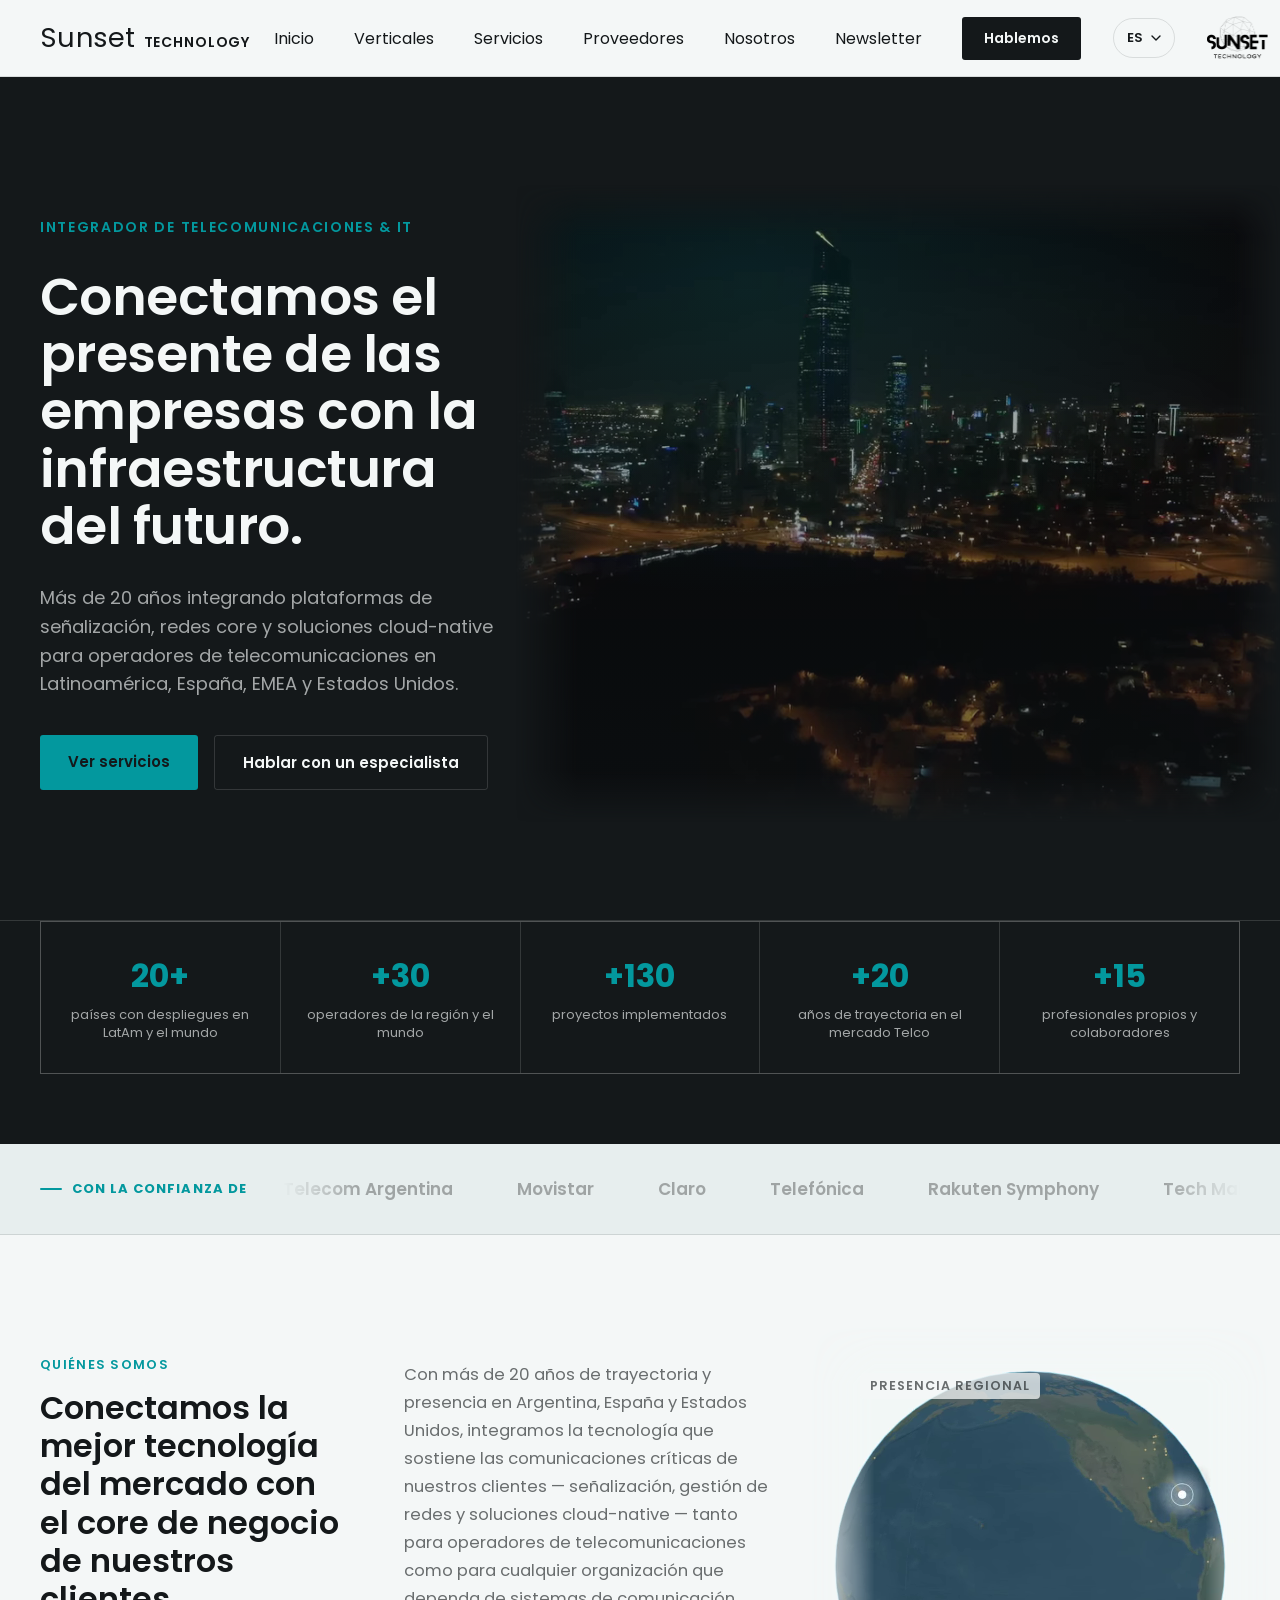
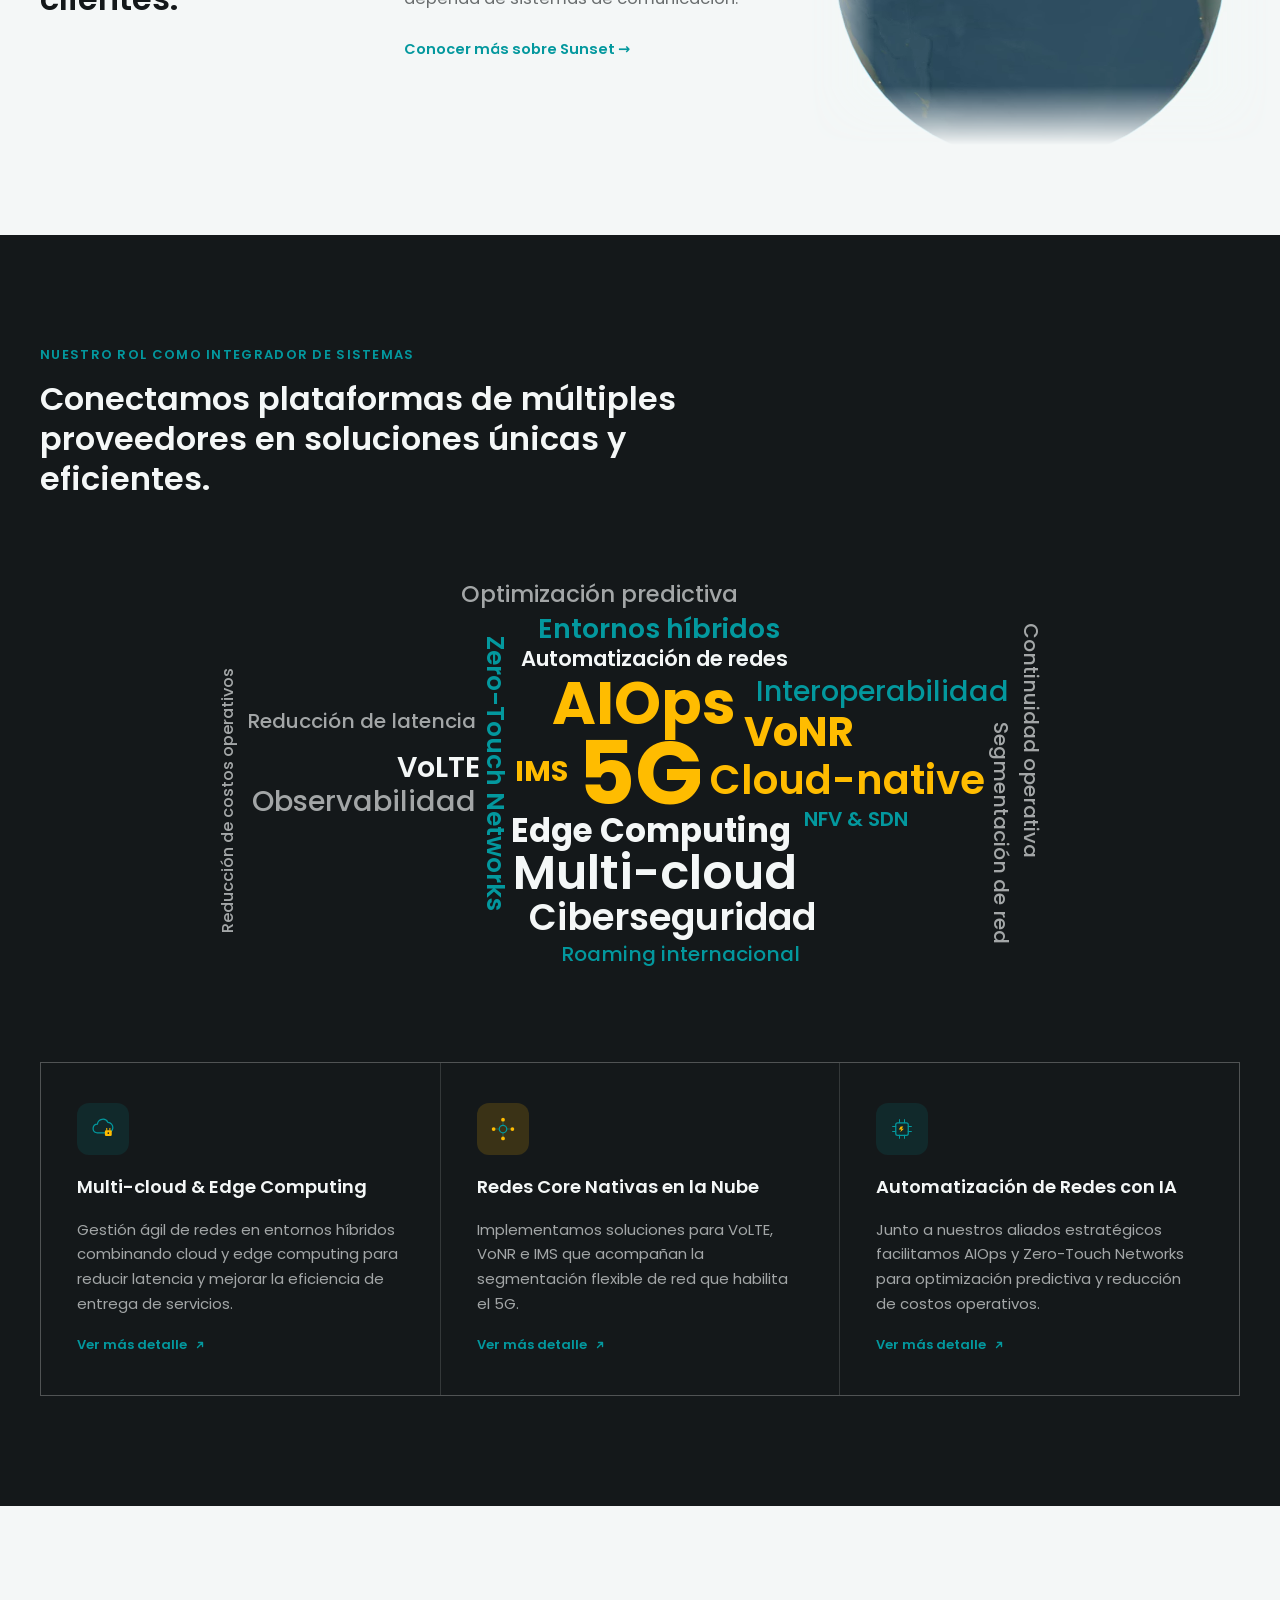
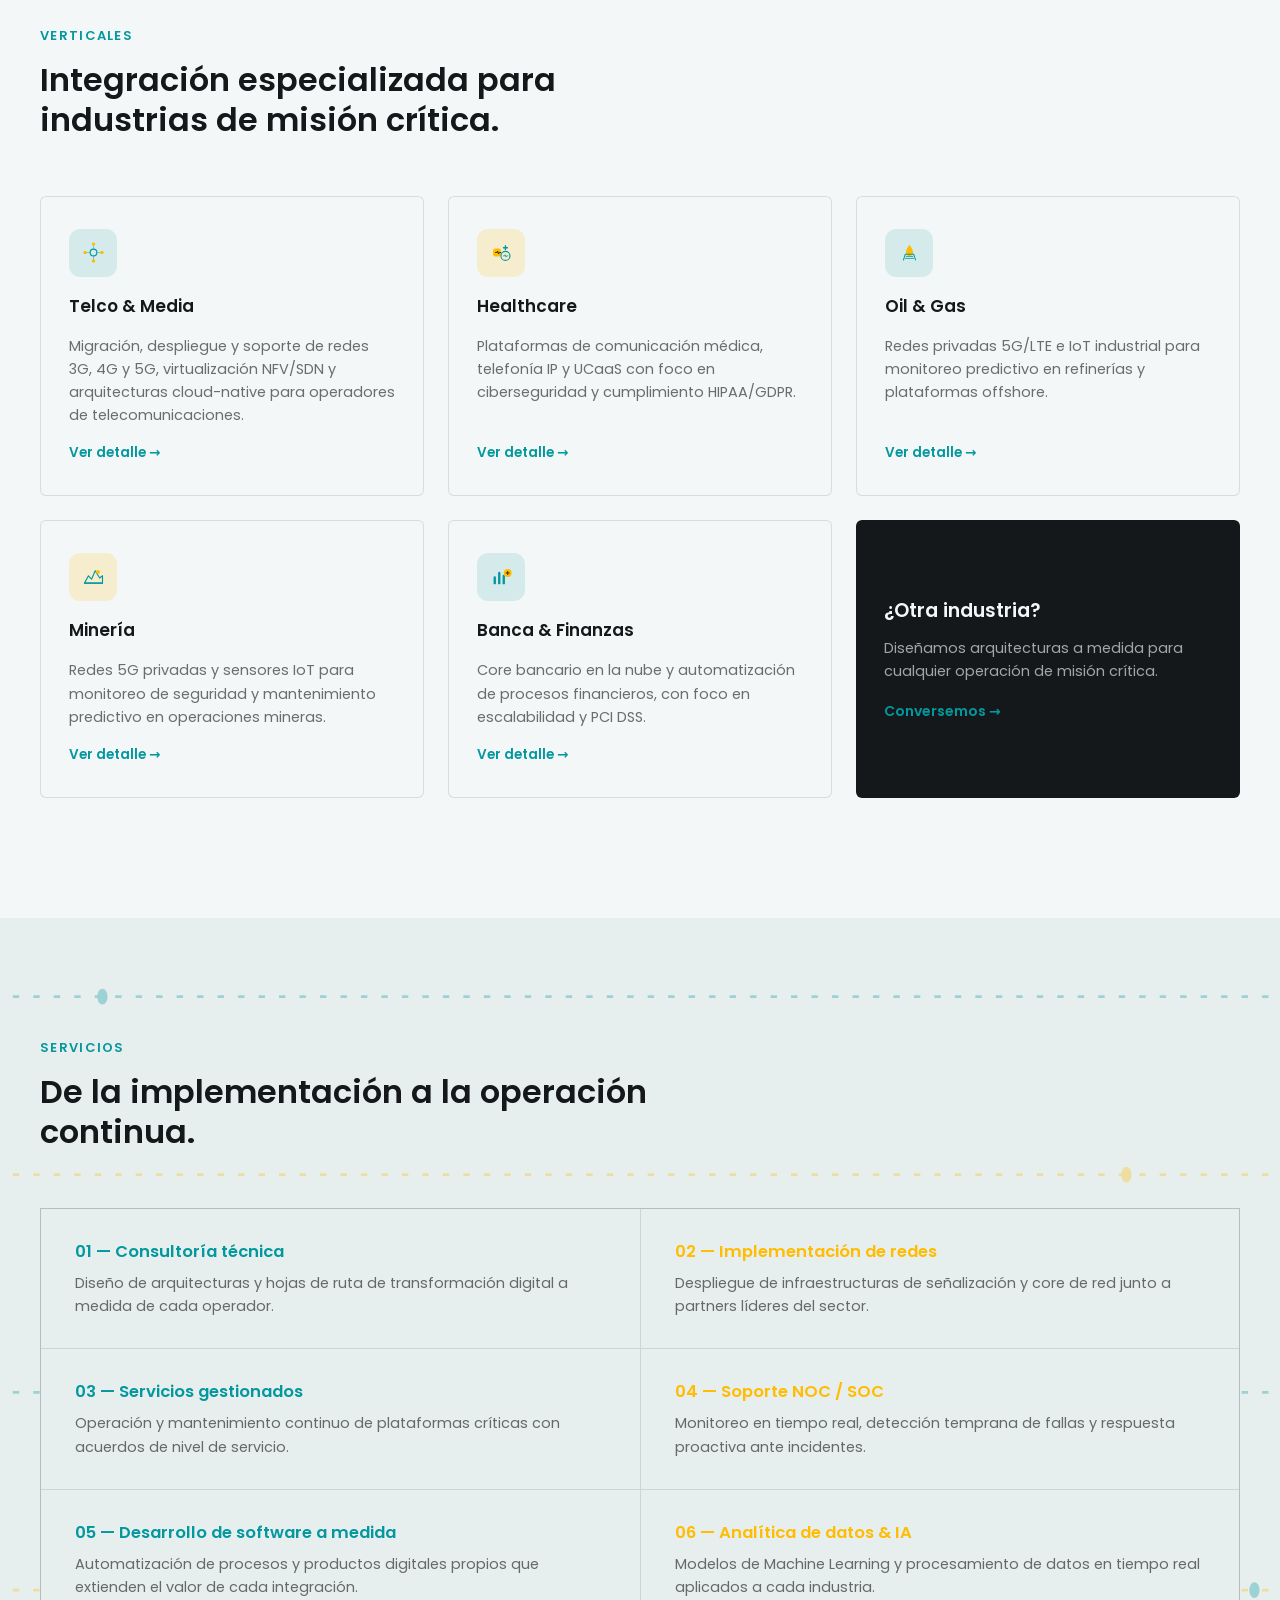
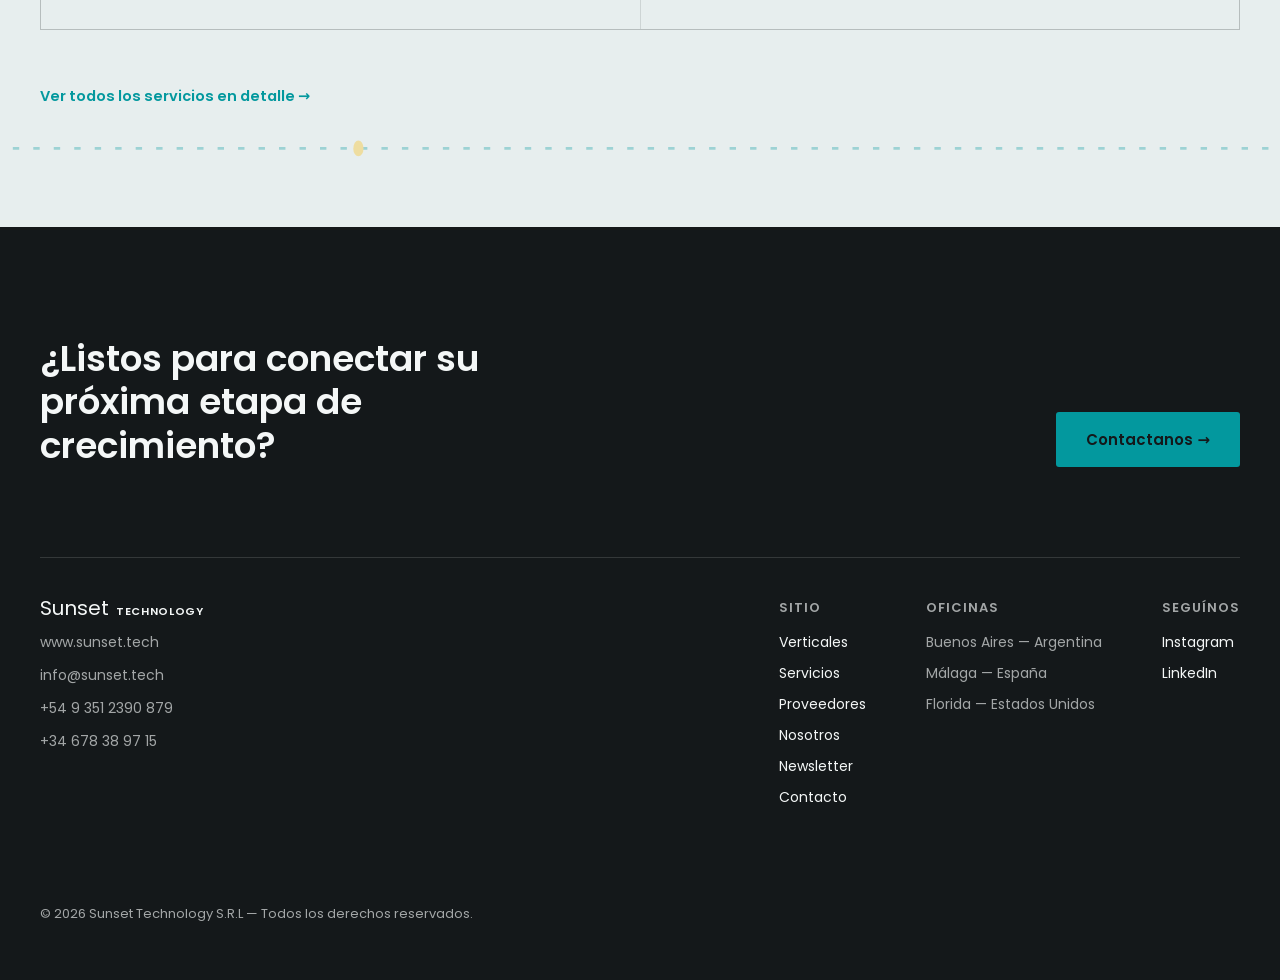
==== commit 9483c100: "Actualizar index.html: nav mobile, link logo, oficinas" ====
--- a/index.html
+++ b/index.html
@@ -53,6 +53,18 @@
 .navbar{ border-bottom:1px solid var(--paper-line); background:var(--paper); position:sticky; top:0; z-index:20; }
 .nav-links{ display:flex; align-items:center; gap:40px; }
 .cta-dark{ font-size:14px; font-weight:600; background:var(--ink); color:var(--paper); padding:11px 22px; border-radius:3px; }
+.brand-wordmark{ color:inherit; }
+
+.nav-toggle{ display:none; flex-direction:column; justify-content:center; align-items:center; gap:5px; width:30px; height:30px; background:none; border:none; cursor:pointer; padding:0; flex:0 0 auto; }
+.nav-toggle span{ display:block; width:22px; height:2px; background:var(--text-on-paper); border-radius:2px; transition:transform .2s ease, opacity .2s ease; }
+.nav-toggle.open span:nth-child(1){ transform:translateY(7px) rotate(45deg); }
+.nav-toggle.open span:nth-child(2){ opacity:0; }
+.nav-toggle.open span:nth-child(3){ transform:translateY(-7px) rotate(-45deg); }
+
+.nav-mobile-menu{ display:none; flex-direction:column; border-top:1px solid var(--paper-line); background:var(--paper); }
+.nav-mobile-menu.open{ display:flex; }
+.nav-mobile-menu a{ padding:16px 40px; font-size:15px; border-bottom:1px solid var(--paper-line); color:var(--text-on-paper); }
+.nav-mobile-menu a.cta{ margin:16px 40px; padding:13px 22px; text-align:center; border-bottom:none; display:inline-block; color:var(--paper); }
 
 .lang-switch{ position:relative; flex:0 0 auto; }
 .lang-switch-btn{ display:flex; align-items:center; gap:7px; font-family:var(--font-body); font-size:13px; font-weight:600; letter-spacing:0.03em; padding:9px 13px; border:1px solid var(--paper-line); border-radius:20px; background:transparent; cursor:pointer; color:var(--text-on-paper); }
@@ -134,7 +146,9 @@
 .grid-3-flush{ display:grid; grid-template-columns:repeat(3, minmax(0,1fr)); gap:1px; background:var(--ink-line); border:1px solid var(--ink-line); }
 
 @media (max-width: 860px){
-  .nav-links a:not(.cta){ display:none; }
+  .nav-links{ display:none !important; }
+  .navbar-logo-link{ display:none !important; }
+  .nav-toggle{ display:flex; }
   .grid-3, .grid-3-flush{ grid-template-columns:1fr !important; }
   .grid-2{ grid-template-columns:1fr !important; }
   h1{ font-size:36px !important; }
@@ -145,12 +159,13 @@
 </style>
 </head>
 <body>
-<div class="wrap navbar">
+<div class="navbar">
+<div class="wrap">
 <div class="container" style="padding-top:16px; padding-bottom:16px; display:flex; align-items:center; justify-content:space-between; gap:24px;">
-<div class="brand-wordmark" style="display:flex; align-items:baseline; gap:8px;">
+<a class="brand-wordmark" href="index.html" style="display:flex; align-items:baseline; gap:8px;">
 <span style="font-family:var(--font-brand); font-size:27px; line-height:1; letter-spacing:0.01em; color:var(--text-on-paper);">Sunset</span>
 <span style="font-family:var(--font-display); font-weight:600; font-size:14px; letter-spacing:0.06em; text-transform:uppercase; color:var(--text-on-paper);">Technology</span>
-</div>
+</a>
 <div style="display:flex; align-items:center; gap:32px;">
 <nav class="nav-links">
 <a class="link-u" href="index.html"><span data-i18n="t1">Inicio</span></a>
@@ -172,21 +187,34 @@
 <button data-lang="it" type="button"><span data-i18n="t11">Italiano</span></button>
 </div>
 </div>
-<a href="index.html" style="display:flex; align-items:center; flex:0 0 auto;">
+<a class="navbar-logo-link" href="index.html" style="display:flex; align-items:center; flex:0 0 auto;">
 <img alt="Sunset Technology" class="logo-mark" src="[data-uri]" style="height:44px; width:auto;"/>
 </a>
-</div>
-</div>
+<button aria-controls="nav-mobile-menu" aria-expanded="false" aria-label="Abrir menú" class="nav-toggle" id="nav-toggle" type="button">
+<span></span><span></span><span></span>
+</button>
+</div>
+</div>
+</div>
+<nav class="nav-mobile-menu" id="nav-mobile-menu">
+<a href="index.html"><span data-i18n="t12">Inicio</span></a>
+<a href="verticales.html"><span data-i18n="t13">Verticales</span></a>
+<a href="servicios.html"><span data-i18n="t14">Servicios</span></a>
+<a href="proveedores.html"><span data-i18n="t15">Proveedores</span></a>
+<a href="nosotros.html"><span data-i18n="t16">Nosotros</span></a>
+<a href="newsletter.html"><span data-i18n="t17">Newsletter</span></a>
+<a class="cta cta-dark" href="contacto.html"><span data-i18n="t18">Hablemos</span></a>
+</nav>
 </div>
 <div class="wrap" style="background:var(--ink); color:var(--text-on-ink); position:relative; overflow:hidden;">
 <div class="container" style="padding-top:140px; padding-bottom:130px; position:relative; display:flex; align-items:center; gap:16px; flex-wrap:wrap;">
 <div style="flex:0 1 460px; max-width:520px; display:flex; flex-direction:column; gap:30px;">
-<div class="hero-in" style="animation-delay:.05s; font-size:14px; font-weight:600; letter-spacing:0.12em; text-transform:uppercase; color:var(--accent);"><span data-i18n="t12">Integrador de Telecomunicaciones &amp; IT</span></div>
-<h1 class="hero-in" style="animation-delay:.15s; margin:0; font-weight:600; font-size:52px; line-height:1.1; letter-spacing:-0.01em;"><span data-i18n="t13">Conectamos el presente de las empresas con la infraestructura del futuro.</span></h1>
-<p class="hero-in" style="animation-delay:.28s; margin:0; font-size:18px; line-height:1.6; color:var(--text-muted-on-ink); max-width:560px;"><span data-i18n="t14">Más de 20 años integrando plataformas de señalización, redes core y soluciones cloud-native para operadores de telecomunicaciones en Latinoamérica, España, EMEA y Estados Unidos.</span></p>
+<div class="hero-in" style="animation-delay:.05s; font-size:14px; font-weight:600; letter-spacing:0.12em; text-transform:uppercase; color:var(--accent);"><span data-i18n="t19">Integrador de Telecomunicaciones &amp; IT</span></div>
+<h1 class="hero-in" style="animation-delay:.15s; margin:0; font-weight:600; font-size:52px; line-height:1.1; letter-spacing:-0.01em;"><span data-i18n="t20">Conectamos el presente de las empresas con la infraestructura del futuro.</span></h1>
+<p class="hero-in" style="animation-delay:.28s; margin:0; font-size:18px; line-height:1.6; color:var(--text-muted-on-ink); max-width:560px;"><span data-i18n="t21">Más de 20 años integrando plataformas de señalización, redes core y soluciones cloud-native para operadores de telecomunicaciones en Latinoamérica, España, EMEA y Estados Unidos.</span></p>
 <div class="hero-in" style="animation-delay:.4s; display:flex; gap:16px; margin-top:6px; flex-wrap:wrap;">
-<a class="cta" href="servicios.html" style="background:var(--accent); color:var(--ink); font-weight:600; font-size:15px; padding:15px 28px; border-radius:3px;"><span data-i18n="t15">Ver servicios</span></a>
-<a class="link-u" href="contacto.html" style="border:1px solid var(--ink-line); font-weight:600; font-size:15px; padding:15px 28px; border-radius:3px; color:var(--text-on-ink);"><span data-i18n="t16">Hablar con un especialista</span></a>
+<a class="cta" href="servicios.html" style="background:var(--accent); color:var(--ink); font-weight:600; font-size:15px; padding:15px 28px; border-radius:3px;"><span data-i18n="t22">Ver servicios</span></a>
+<a class="link-u" href="contacto.html" style="border:1px solid var(--ink-line); font-weight:600; font-size:15px; padding:15px 28px; border-radius:3px; color:var(--text-on-ink);"><span data-i18n="t23">Hablar con un especialista</span></a>
 </div>
 </div>
 <div class="hero-illustration hero-in" style="animation-delay:.5s; flex:1.7 1 540px; display:flex; justify-content:flex-end; margin:-72px -40px -72px 0;">
@@ -211,24 +239,24 @@
 <div class="container" style="padding-top:0; padding-bottom:70px;">
 <div class="grid-3-flush" style="grid-template-columns:repeat(5, minmax(0,1fr));">
 <div class="reveal" style="background:var(--ink); padding:30px 22px; text-align:center; display:flex; flex-direction:column; gap:6px;">
-<div style="font-family:var(--font-display); font-weight:700; font-size:32px; color:var(--accent);"><span data-i18n="t17">20+</span></div>
-<div style="font-size:13px; color:var(--text-muted-on-ink); line-height:1.4;"><span data-i18n="t18">países con despliegues en LatAm y el mundo</span></div>
+<div style="font-family:var(--font-display); font-weight:700; font-size:32px; color:var(--accent);"><span data-i18n="t24">20+</span></div>
+<div style="font-size:13px; color:var(--text-muted-on-ink); line-height:1.4;"><span data-i18n="t25">países con despliegues en LatAm y el mundo</span></div>
 </div>
 <div class="reveal" style="background:var(--ink); padding:30px 22px; text-align:center; display:flex; flex-direction:column; gap:6px; transition-delay:0.05s;">
-<div style="font-family:var(--font-display); font-weight:700; font-size:32px; color:var(--accent);"><span data-i18n="t19">+30</span></div>
-<div style="font-size:13px; color:var(--text-muted-on-ink); line-height:1.4;"><span data-i18n="t20">operadores de la región y el mundo</span></div>
+<div style="font-family:var(--font-display); font-weight:700; font-size:32px; color:var(--accent);"><span data-i18n="t26">+30</span></div>
+<div style="font-size:13px; color:var(--text-muted-on-ink); line-height:1.4;"><span data-i18n="t27">operadores de la región y el mundo</span></div>
 </div>
 <div class="reveal" style="background:var(--ink); padding:30px 22px; text-align:center; display:flex; flex-direction:column; gap:6px; transition-delay:0.1s;">
-<div style="font-family:var(--font-display); font-weight:700; font-size:32px; color:var(--accent);"><span data-i18n="t21">+130</span></div>
-<div style="font-size:13px; color:var(--text-muted-on-ink); line-height:1.4;"><span data-i18n="t22">proyectos implementados</span></div>
+<div style="font-family:var(--font-display); font-weight:700; font-size:32px; color:var(--accent);"><span data-i18n="t28">+130</span></div>
+<div style="font-size:13px; color:var(--text-muted-on-ink); line-height:1.4;"><span data-i18n="t29">proyectos implementados</span></div>
 </div>
 <div class="reveal" style="background:var(--ink); padding:30px 22px; text-align:center; display:flex; flex-direction:column; gap:6px; transition-delay:0.15s;">
-<div style="font-family:var(--font-display); font-weight:700; font-size:32px; color:var(--accent);"><span data-i18n="t23">+20</span></div>
-<div style="font-size:13px; color:var(--text-muted-on-ink); line-height:1.4;"><span data-i18n="t24">años de trayectoria en el mercado Telco</span></div>
+<div style="font-family:var(--font-display); font-weight:700; font-size:32px; color:var(--accent);"><span data-i18n="t30">+20</span></div>
+<div style="font-size:13px; color:var(--text-muted-on-ink); line-height:1.4;"><span data-i18n="t31">años de trayectoria en el mercado Telco</span></div>
 </div>
 <div class="reveal" style="background:var(--ink); padding:30px 22px; text-align:center; display:flex; flex-direction:column; gap:6px; transition-delay:0.2s;">
-<div style="font-family:var(--font-display); font-weight:700; font-size:32px; color:var(--accent);"><span data-i18n="t25">+15</span></div>
-<div style="font-size:13px; color:var(--text-muted-on-ink); line-height:1.4;"><span data-i18n="t26">profesionales propios y colaboradores</span></div>
+<div style="font-family:var(--font-display); font-weight:700; font-size:32px; color:var(--accent);"><span data-i18n="t32">+15</span></div>
+<div style="font-size:13px; color:var(--text-muted-on-ink); line-height:1.4;"><span data-i18n="t33">profesionales propios y colaboradores</span></div>
 </div>
 </div>
 </div>
@@ -237,22 +265,22 @@
 <div class="container" style="padding-top:32px; padding-bottom:32px; display:flex; align-items:center; gap:36px;">
 <div style="display:flex; align-items:center; gap:10px; white-space:nowrap;">
 <span style="width:22px; height:2px; border-radius:2px; background:var(--accent); display:inline-block;"></span>
-<span style="font-size:13px; font-weight:700; letter-spacing:0.08em; text-transform:uppercase; color:var(--accent);"><span data-i18n="t27">Con la confianza de</span></span>
+<span style="font-size:13px; font-weight:700; letter-spacing:0.08em; text-transform:uppercase; color:var(--accent);"><span data-i18n="t34">Con la confianza de</span></span>
 </div>
 <div class="trust-track-wrap" style="overflow:hidden; flex:1; mask-image:linear-gradient(90deg, transparent, black 8%, black 92%, transparent); -webkit-mask-image:linear-gradient(90deg, transparent, black 8%, black 92%, transparent);">
 <div class="marquee-track">
-<span class="op-name" style="font-family:var(--font-display); font-size:17px; font-weight:600;"><span data-i18n="t28">Telecom Argentina</span></span>
-<span class="op-name" style="font-family:var(--font-display); font-size:17px; font-weight:600;"><span data-i18n="t29">Movistar</span></span>
-<span class="op-name" style="font-family:var(--font-display); font-size:17px; font-weight:600;"><span data-i18n="t30">Claro</span></span>
-<span class="op-name" style="font-family:var(--font-display); font-size:17px; font-weight:600;"><span data-i18n="t31">Telefónica</span></span>
-<span class="op-name" style="font-family:var(--font-display); font-size:17px; font-weight:600;"><span data-i18n="t32">Rakuten Symphony</span></span>
-<span class="op-name" style="font-family:var(--font-display); font-size:17px; font-weight:600;"><span data-i18n="t33">Tech Mahindra</span></span>
-<span class="op-name" style="font-family:var(--font-display); font-size:17px; font-weight:600;"><span data-i18n="t34">Telecom Argentina</span></span>
-<span class="op-name" style="font-family:var(--font-display); font-size:17px; font-weight:600;"><span data-i18n="t35">Movistar</span></span>
-<span class="op-name" style="font-family:var(--font-display); font-size:17px; font-weight:600;"><span data-i18n="t36">Claro</span></span>
-<span class="op-name" style="font-family:var(--font-display); font-size:17px; font-weight:600;"><span data-i18n="t37">Telefónica</span></span>
-<span class="op-name" style="font-family:var(--font-display); font-size:17px; font-weight:600;"><span data-i18n="t38">Rakuten Symphony</span></span>
-<span class="op-name" style="font-family:var(--font-display); font-size:17px; font-weight:600;"><span data-i18n="t39">Tech Mahindra</span></span>
+<span class="op-name" style="font-family:var(--font-display); font-size:17px; font-weight:600;"><span data-i18n="t35">Telecom Argentina</span></span>
+<span class="op-name" style="font-family:var(--font-display); font-size:17px; font-weight:600;"><span data-i18n="t36">Movistar</span></span>
+<span class="op-name" style="font-family:var(--font-display); font-size:17px; font-weight:600;"><span data-i18n="t37">Claro</span></span>
+<span class="op-name" style="font-family:var(--font-display); font-size:17px; font-weight:600;"><span data-i18n="t38">Telefónica</span></span>
+<span class="op-name" style="font-family:var(--font-display); font-size:17px; font-weight:600;"><span data-i18n="t39">Rakuten Symphony</span></span>
+<span class="op-name" style="font-family:var(--font-display); font-size:17px; font-weight:600;"><span data-i18n="t40">Tech Mahindra</span></span>
+<span class="op-name" style="font-family:var(--font-display); font-size:17px; font-weight:600;"><span data-i18n="t41">Telecom Argentina</span></span>
+<span class="op-name" style="font-family:var(--font-display); font-size:17px; font-weight:600;"><span data-i18n="t42">Movistar</span></span>
+<span class="op-name" style="font-family:var(--font-display); font-size:17px; font-weight:600;"><span data-i18n="t43">Claro</span></span>
+<span class="op-name" style="font-family:var(--font-display); font-size:17px; font-weight:600;"><span data-i18n="t44">Telefónica</span></span>
+<span class="op-name" style="font-family:var(--font-display); font-size:17px; font-weight:600;"><span data-i18n="t45">Rakuten Symphony</span></span>
+<span class="op-name" style="font-family:var(--font-display); font-size:17px; font-weight:600;"><span data-i18n="t46">Tech Mahindra</span></span>
 </div>
 </div>
 </div>
@@ -260,12 +288,12 @@
 <div class="wrap" id="nosotros" style="background:var(--paper);">
 <div class="container quienes-somos-flex" style="padding-top:120px; padding-bottom:120px; display:flex; gap:64px;">
 <div class="reveal" style="flex:0 0 300px;">
-<div style="font-size:13px; font-weight:600; letter-spacing:0.1em; text-transform:uppercase; color:var(--accent); margin-bottom:14px;"><span data-i18n="t40">Quiénes somos</span></div>
-<h2 style="margin:0; font-weight:600; font-size:32px; line-height:1.2;"><span data-i18n="t41">Conectamos la mejor tecnología del mercado con el core de negocio de nuestros clientes.</span></h2>
+<div style="font-size:13px; font-weight:600; letter-spacing:0.1em; text-transform:uppercase; color:var(--accent); margin-bottom:14px;"><span data-i18n="t47">Quiénes somos</span></div>
+<h2 style="margin:0; font-weight:600; font-size:32px; line-height:1.2;"><span data-i18n="t48">Conectamos la mejor tecnología del mercado con el core de negocio de nuestros clientes.</span></h2>
 </div>
 <div class="reveal" style="flex:1; display:flex; flex-direction:column; gap:26px; padding-top:6px;">
-<p style="margin:0; font-size:16.5px; line-height:1.7; color:var(--text-muted-on-paper);"><span data-i18n="t42">Con más de 20 años de trayectoria y presencia en Argentina, España y Estados Unidos, integramos la tecnología que sostiene las comunicaciones críticas de nuestros clientes — señalización, gestión de redes y soluciones cloud-native — tanto para operadores de telecomunicaciones como para cualquier organización que dependa de sistemas de comunicación.</span></p>
-<a class="link-u" href="nosotros.html" style="font-size:14.5px; font-weight:600; color:var(--accent);"><span data-i18n="t43">Conocer más sobre Sunset →</span></a>
+<p style="margin:0; font-size:16.5px; line-height:1.7; color:var(--text-muted-on-paper);"><span data-i18n="t49">Con más de 20 años de trayectoria y presencia en Argentina, España y Estados Unidos, integramos la tecnología que sostiene las comunicaciones críticas de nuestros clientes — señalización, gestión de redes y soluciones cloud-native — tanto para operadores de telecomunicaciones como para cualquier organización que dependa de sistemas de comunicación.</span></p>
+<a class="link-u" href="nosotros.html" style="font-size:14.5px; font-weight:600; color:var(--accent);"><span data-i18n="t50">Conocer más sobre Sunset →</span></a>
 </div>
 <div class="reveal" style="flex:0 0 400px; position:relative; display:flex; flex-direction:column; min-height:360px;">
 <div style="position:absolute; inset:-30px; mask-image:linear-gradient(90deg, transparent, black 14%, black 86%, transparent), linear-gradient(180deg, transparent, black 14%, black 86%, transparent); mask-composite:intersect; -webkit-mask-image:linear-gradient(90deg, transparent, black 14%, black 86%, transparent), linear-gradient(180deg, transparent, black 14%, black 86%, transparent); -webkit-mask-composite:source-in, source-in; overflow:hidden;">
@@ -275,7 +303,7 @@
 </video>
 </div>
 <div style="position:relative; padding:18px 20px; flex:1; display:flex; align-items:flex-start;">
-<div style="font-size:12.5px; font-weight:600; letter-spacing:0.08em; text-transform:uppercase; color:var(--text-muted-on-paper); background:rgba(244,247,247,0.75); padding:4px 10px; border-radius:4px;"><span data-i18n="t44">Presencia regional</span></div>
+<div style="font-size:12.5px; font-weight:600; letter-spacing:0.08em; text-transform:uppercase; color:var(--text-muted-on-paper); background:rgba(244,247,247,0.75); padding:4px 10px; border-radius:4px;"><span data-i18n="t51">Presencia regional</span></div>
 </div>
 </div>
 </div>
@@ -283,29 +311,29 @@
 <div class="wrap" style="background:var(--ink); color:var(--text-on-ink);">
 <div class="container" style="padding-top:110px; padding-bottom:110px; display:flex; flex-direction:column; gap:12px;">
 <div class="reveal" style="max-width:640px;">
-<div style="font-size:13px; font-weight:600; letter-spacing:0.1em; text-transform:uppercase; color:var(--accent); margin-bottom:14px;"><span data-i18n="t45">Nuestro rol como integrador de sistemas</span></div>
-<h2 style="margin:0; font-weight:600; font-size:32px; line-height:1.25;"><span data-i18n="t46">Conectamos plataformas de múltiples proveedores en soluciones únicas y eficientes.</span></h2>
+<div style="font-size:13px; font-weight:600; letter-spacing:0.1em; text-transform:uppercase; color:var(--accent); margin-bottom:14px;"><span data-i18n="t52">Nuestro rol como integrador de sistemas</span></div>
+<h2 style="margin:0; font-weight:600; font-size:32px; line-height:1.25;"><span data-i18n="t53">Conectamos plataformas de múltiples proveedores en soluciones únicas y eficientes.</span></h2>
 </div>
 <div class="reveal" style="padding:60px 16px 76px;">
 <div class="kw-cloud" style="position:relative; width:100%; max-width:960px; margin:0 auto; aspect-ratio:1000/420;">
-<span class="kw-word" style="left:50.00%; top:50.00%; --r:0deg; font-weight:700; color:var(--accent-2); font-size:75px; font-size:clamp(8px, 9.2cqw, 92px);"><span data-i18n="t47">5G</span></span><span class="kw-word" style="left:51.18%; top:64.46%; --r:0deg; font-weight:700; color:var(--text-on-ink); font-size:28px; font-size:clamp(8px, 3.4cqw, 34px);"><span data-i18n="t48">Edge Computing</span></span><span class="kw-word" style="left:50.41%; top:33.01%; --r:0deg; font-weight:700; color:var(--accent-2); font-size:51px; font-size:clamp(8px, 6.2cqw, 62px);"><span data-i18n="t49">AIOps</span></span><span class="kw-word" style="left:51.58%; top:74.98%; --r:0deg; font-weight:600; color:var(--text-on-ink); font-size:41px; font-size:clamp(8px, 5.0cqw, 50px);"><span data-i18n="t50">Multi-cloud</span></span><span class="kw-word" style="left:34.88%; top:49.98%; --r:90deg; font-weight:600; color:var(--accent); font-size:21px; font-size:clamp(8px, 2.6cqw, 26px);"><span data-i18n="t51">Zero-Touch Networks</span></span><span class="kw-word" style="left:51.56%; top:21.76%; --r:0deg; font-weight:600; color:var(--text-on-ink); font-size:18px; font-size:clamp(8px, 2.2cqw, 22px);"><span data-i18n="t52">Automatización de redes</span></span><span class="kw-word" style="left:71.57%; top:51.77%; --r:0deg; font-weight:600; color:var(--accent-2); font-size:34px; font-size:clamp(8px, 4.2cqw, 42px);"><span data-i18n="t53">Cloud-native</span></span><span class="kw-word" style="left:51.97%; top:14.50%; --r:0deg; font-weight:600; color:var(--accent); font-size:23px; font-size:clamp(8px, 2.8cqw, 28px);"><span data-i18n="t54">Entornos híbridos</span></span><span class="kw-word" style="left:53.43%; top:86.06%; --r:0deg; font-weight:600; color:var(--text-on-ink); font-size:31px; font-size:clamp(8px, 3.8cqw, 38px);"><span data-i18n="t55">Ciberseguridad</span></span><span class="kw-word" style="left:66.53%; top:40.01%; --r:0deg; font-weight:700; color:var(--accent-2); font-size:34px; font-size:clamp(8px, 4.2cqw, 42px);"><span data-i18n="t56">VoNR</span></span><span class="kw-word" style="left:45.82%; top:5.92%; --r:0deg; font-weight:500; color:var(--text-muted-on-ink); font-size:20px; font-size:clamp(8px, 2.4cqw, 24px);"><span data-i18n="t57">Optimización predictiva</span></span><span class="kw-word" style="left:75.28%; top:29.88%; --r:0deg; font-weight:500; color:var(--accent); font-size:25px; font-size:clamp(8px, 3.0cqw, 30px);"><span data-i18n="t58">Interoperabilidad</span></span><span class="kw-word" style="left:28.96%; top:48.50%; --r:0deg; font-weight:600; color:var(--text-on-ink); font-size:25px; font-size:clamp(8px, 3.0cqw, 30px);"><span data-i18n="t59">VoLTE</span></span><span class="kw-word" style="left:21.23%; top:57.16%; --r:0deg; font-weight:500; color:var(--text-muted-on-ink); font-size:25px; font-size:clamp(8px, 3.0cqw, 30px);"><span data-i18n="t60">Observabilidad</span></span><span class="kw-word" style="left:39.74%; top:49.68%; --r:0deg; font-weight:700; color:var(--accent-2); font-size:25px; font-size:clamp(8px, 3.0cqw, 30px);"><span data-i18n="t61">IMS</span></span><span class="kw-word" style="left:87.57%; top:64.99%; --r:90deg; font-weight:500; color:var(--text-muted-on-ink); font-size:17px; font-size:clamp(8px, 2.1cqw, 21px);"><span data-i18n="t62">Segmentación de red</span></span><span class="kw-word" style="left:54.24%; top:94.88%; --r:0deg; font-weight:500; color:var(--accent); font-size:17px; font-size:clamp(8px, 2.1cqw, 21px);"><span data-i18n="t63">Roaming internacional</span></span><span class="kw-word" style="left:21.00%; top:37.14%; --r:0deg; font-weight:500; color:var(--text-muted-on-ink); font-size:17px; font-size:clamp(8px, 2.1cqw, 21px);"><span data-i18n="t64">Reducción de latencia</span></span><span class="kw-word" style="left:90.69%; top:41.95%; --r:90deg; font-weight:500; color:var(--text-muted-on-ink); font-size:17px; font-size:clamp(8px, 2.1cqw, 21px);"><span data-i18n="t65">Continuidad operativa</span></span><span class="kw-word" style="left:7.04%; top:56.79%; --r:-90deg; font-weight:500; color:var(--text-muted-on-ink); font-size:14px; font-size:clamp(8px, 1.7cqw, 17px);"><span data-i18n="t66">Reducción de costos operativos</span></span><span class="kw-word" style="left:72.46%; top:61.63%; --r:0deg; font-weight:600; color:var(--accent); font-size:17px; font-size:clamp(8px, 2.1cqw, 21px);"><span data-i18n="t67">NFV &amp; SDN</span></span>
+<span class="kw-word" style="left:50.00%; top:50.00%; --r:0deg; font-weight:700; color:var(--accent-2); font-size:75px; font-size:clamp(8px, 9.2cqw, 92px);"><span data-i18n="t54">5G</span></span><span class="kw-word" style="left:51.18%; top:64.46%; --r:0deg; font-weight:700; color:var(--text-on-ink); font-size:28px; font-size:clamp(8px, 3.4cqw, 34px);"><span data-i18n="t55">Edge Computing</span></span><span class="kw-word" style="left:50.41%; top:33.01%; --r:0deg; font-weight:700; color:var(--accent-2); font-size:51px; font-size:clamp(8px, 6.2cqw, 62px);"><span data-i18n="t56">AIOps</span></span><span class="kw-word" style="left:51.58%; top:74.98%; --r:0deg; font-weight:600; color:var(--text-on-ink); font-size:41px; font-size:clamp(8px, 5.0cqw, 50px);"><span data-i18n="t57">Multi-cloud</span></span><span class="kw-word" style="left:34.88%; top:49.98%; --r:90deg; font-weight:600; color:var(--accent); font-size:21px; font-size:clamp(8px, 2.6cqw, 26px);"><span data-i18n="t58">Zero-Touch Networks</span></span><span class="kw-word" style="left:51.56%; top:21.76%; --r:0deg; font-weight:600; color:var(--text-on-ink); font-size:18px; font-size:clamp(8px, 2.2cqw, 22px);"><span data-i18n="t59">Automatización de redes</span></span><span class="kw-word" style="left:71.57%; top:51.77%; --r:0deg; font-weight:600; color:var(--accent-2); font-size:34px; font-size:clamp(8px, 4.2cqw, 42px);"><span data-i18n="t60">Cloud-native</span></span><span class="kw-word" style="left:51.97%; top:14.50%; --r:0deg; font-weight:600; color:var(--accent); font-size:23px; font-size:clamp(8px, 2.8cqw, 28px);"><span data-i18n="t61">Entornos híbridos</span></span><span class="kw-word" style="left:53.43%; top:86.06%; --r:0deg; font-weight:600; color:var(--text-on-ink); font-size:31px; font-size:clamp(8px, 3.8cqw, 38px);"><span data-i18n="t62">Ciberseguridad</span></span><span class="kw-word" style="left:66.53%; top:40.01%; --r:0deg; font-weight:700; color:var(--accent-2); font-size:34px; font-size:clamp(8px, 4.2cqw, 42px);"><span data-i18n="t63">VoNR</span></span><span class="kw-word" style="left:45.82%; top:5.92%; --r:0deg; font-weight:500; color:var(--text-muted-on-ink); font-size:20px; font-size:clamp(8px, 2.4cqw, 24px);"><span data-i18n="t64">Optimización predictiva</span></span><span class="kw-word" style="left:75.28%; top:29.88%; --r:0deg; font-weight:500; color:var(--accent); font-size:25px; font-size:clamp(8px, 3.0cqw, 30px);"><span data-i18n="t65">Interoperabilidad</span></span><span class="kw-word" style="left:28.96%; top:48.50%; --r:0deg; font-weight:600; color:var(--text-on-ink); font-size:25px; font-size:clamp(8px, 3.0cqw, 30px);"><span data-i18n="t66">VoLTE</span></span><span class="kw-word" style="left:21.23%; top:57.16%; --r:0deg; font-weight:500; color:var(--text-muted-on-ink); font-size:25px; font-size:clamp(8px, 3.0cqw, 30px);"><span data-i18n="t67">Observabilidad</span></span><span class="kw-word" style="left:39.74%; top:49.68%; --r:0deg; font-weight:700; color:var(--accent-2); font-size:25px; font-size:clamp(8px, 3.0cqw, 30px);"><span data-i18n="t68">IMS</span></span><span class="kw-word" style="left:87.57%; top:64.99%; --r:90deg; font-weight:500; color:var(--text-muted-on-ink); font-size:17px; font-size:clamp(8px, 2.1cqw, 21px);"><span data-i18n="t69">Segmentación de red</span></span><span class="kw-word" style="left:54.24%; top:94.88%; --r:0deg; font-weight:500; color:var(--accent); font-size:17px; font-size:clamp(8px, 2.1cqw, 21px);"><span data-i18n="t70">Roaming internacional</span></span><span class="kw-word" style="left:21.00%; top:37.14%; --r:0deg; font-weight:500; color:var(--text-muted-on-ink); font-size:17px; font-size:clamp(8px, 2.1cqw, 21px);"><span data-i18n="t71">Reducción de latencia</span></span><span class="kw-word" style="left:90.69%; top:41.95%; --r:90deg; font-weight:500; color:var(--text-muted-on-ink); font-size:17px; font-size:clamp(8px, 2.1cqw, 21px);"><span data-i18n="t72">Continuidad operativa</span></span><span class="kw-word" style="left:7.04%; top:56.79%; --r:-90deg; font-weight:500; color:var(--text-muted-on-ink); font-size:14px; font-size:clamp(8px, 1.7cqw, 17px);"><span data-i18n="t73">Reducción de costos operativos</span></span><span class="kw-word" style="left:72.46%; top:61.63%; --r:0deg; font-weight:600; color:var(--accent); font-size:17px; font-size:clamp(8px, 2.1cqw, 21px);"><span data-i18n="t74">NFV &amp; SDN</span></span>
 </div>
 </div>
 <div class="grid-3-flush">
-<div class="reveal card rol-card" data-detail="Diseñamos arquitecturas distribuidas que combinan múltiples proveedores cloud con nodos edge desplegados cerca del usuario final, permitiendo procesar datos críticos en tiempo real y reducir el tráfico hacia el datacenter central — clave para IoT industrial, video analytics y servicios 5G. Evaluamos junto al cliente qué cargas de trabajo conviene mantener centralizadas y cuáles migrar al borde de la red, integrando la observabilidad y las políticas de seguridad de ambos mundos bajo un mismo panel de control. El resultado es una infraestructura más resiliente, con menor latencia percibida por el usuario final y con la flexibilidad de sumar o cambiar proveedores cloud sin rediseñar la arquitectura desde cero." data-i18n-attr="data-title:t133,data-detail:t134" data-title="Multi-cloud &amp; Edge Computing" style="background:var(--ink); padding:40px 36px; display:flex; flex-direction:column; gap:18px;">
+<div class="reveal card rol-card" data-detail="Diseñamos arquitecturas distribuidas que combinan múltiples proveedores cloud con nodos edge desplegados cerca del usuario final, permitiendo procesar datos críticos en tiempo real y reducir el tráfico hacia el datacenter central — clave para IoT industrial, video analytics y servicios 5G. Evaluamos junto al cliente qué cargas de trabajo conviene mantener centralizadas y cuáles migrar al borde de la red, integrando la observabilidad y las políticas de seguridad de ambos mundos bajo un mismo panel de control. El resultado es una infraestructura más resiliente, con menor latencia percibida por el usuario final y con la flexibilidad de sumar o cambiar proveedores cloud sin rediseñar la arquitectura desde cero." data-i18n-attr="data-title:t140,data-detail:t141" data-title="Multi-cloud &amp; Edge Computing" style="background:var(--ink); padding:40px 36px; display:flex; flex-direction:column; gap:18px;">
 <div class="icon-badge" style="width:52px; height:52px; border-radius:12px; background:var(--accent-tint); display:flex; align-items:center; justify-content:center;"><svg fill="none" height="30" viewbox="0 0 48 48" width="30">
 <path d="M14 30a7 7 0 0 1 1-13.9A9 9 0 0 1 32 13.5 8 8 0 0 1 31 30H14z" fill="none" stroke="var(--accent)" stroke-linejoin="round" stroke-width="2"></path>
 <rect fill="var(--accent-2)" height="9" rx="2" width="11" x="27" y="26"></rect>
 <path d="M30 26v-3M35 26v-3" stroke="var(--accent-2)" stroke-linecap="round" stroke-width="1.6"></path>
 <circle cx="32.5" cy="30.5" fill="var(--ink)" r="1.4"></circle>
 </svg></div>
-<div style="font-weight:600; font-size:18px;"><span data-i18n="t68">Multi-cloud &amp; Edge Computing</span></div>
-<p style="margin:0; font-size:15px; line-height:1.65; color:var(--text-muted-on-ink);"><span data-i18n="t69">Gestión ágil de redes en entornos híbridos combinando cloud y edge computing para reducir latencia y mejorar la eficiencia de entrega de servicios.</span></p>
-<span class="rol-card-toggle"><span data-i18n="t70">Ver más detalle</span>
+<div style="font-weight:600; font-size:18px;"><span data-i18n="t75">Multi-cloud &amp; Edge Computing</span></div>
+<p style="margin:0; font-size:15px; line-height:1.65; color:var(--text-muted-on-ink);"><span data-i18n="t76">Gestión ágil de redes en entornos híbridos combinando cloud y edge computing para reducir latencia y mejorar la eficiencia de entrega de servicios.</span></p>
+<span class="rol-card-toggle"><span data-i18n="t77">Ver más detalle</span>
             <svg fill="none" height="12" viewbox="0 0 12 12" width="12" xmlns="http://www.w3.org/2000/svg"><path d="M3.5 8.5L8.5 3.5M8.5 3.5H4.5M8.5 3.5V7.5" stroke="currentColor" stroke-linecap="round" stroke-linejoin="round" stroke-width="1.4"></path></svg>
 </span>
 </div>
-<div class="reveal card rol-card" data-detail="Migramos funciones de red tradicionales a arquitecturas cloud-native (CNF/VNF) desacopladas del hardware propietario, permitiendo escalar horizontalmente según demanda. Integramos IMS, VoLTE y VoNR con orquestadores Kubernetes y network slicing para ofrecer SLAs diferenciados por servicio. Acompañamos todo el ciclo de vida de la migración, desde la evaluación del parque de equipos existente hasta la puesta en producción y el soporte post-implementación, minimizando el impacto sobre el servicio en curso. Este desacoplamiento del hardware también simplifica las actualizaciones futuras y reduce el costo total de propiedad de la red core a mediano plazo." data-i18n-attr="data-title:t135,data-detail:t136" data-title="Redes Core Nativas en la Nube" style="background:var(--ink); padding:40px 36px; display:flex; flex-direction:column; gap:18px; transition-delay:0.08s;">
+<div class="reveal card rol-card" data-detail="Migramos funciones de red tradicionales a arquitecturas cloud-native (CNF/VNF) desacopladas del hardware propietario, permitiendo escalar horizontalmente según demanda. Integramos IMS, VoLTE y VoNR con orquestadores Kubernetes y network slicing para ofrecer SLAs diferenciados por servicio. Acompañamos todo el ciclo de vida de la migración, desde la evaluación del parque de equipos existente hasta la puesta en producción y el soporte post-implementación, minimizando el impacto sobre el servicio en curso. Este desacoplamiento del hardware también simplifica las actualizaciones futuras y reduce el costo total de propiedad de la red core a mediano plazo." data-i18n-attr="data-title:t142,data-detail:t143" data-title="Redes Core Nativas en la Nube" style="background:var(--ink); padding:40px 36px; display:flex; flex-direction:column; gap:18px; transition-delay:0.08s;">
 <div class="icon-badge" style="width:52px; height:52px; border-radius:12px; background:var(--accent-2-tint); display:flex; align-items:center; justify-content:center;"><svg fill="none" height="30" viewbox="0 0 48 48" width="30">
 <circle cx="24" cy="24" fill="none" r="6" stroke="var(--accent)" stroke-width="2"></circle>
 <g opacity="0.55" stroke="var(--accent)" stroke-width="1.4">
@@ -317,21 +345,21 @@
 <circle cx="9" cy="24" fill="var(--accent-2)" r="3"></circle>
 <circle cx="39" cy="24" fill="var(--accent-2)" r="3"></circle>
 </svg></div>
-<div style="font-weight:600; font-size:18px;"><span data-i18n="t71">Redes Core Nativas en la Nube</span></div>
-<p style="margin:0; font-size:15px; line-height:1.65; color:var(--text-muted-on-ink);"><span data-i18n="t72">Implementamos soluciones para VoLTE, VoNR e IMS que acompañan la segmentación flexible de red que habilita el 5G.</span></p>
-<span class="rol-card-toggle"><span data-i18n="t73">Ver más detalle</span>
+<div style="font-weight:600; font-size:18px;"><span data-i18n="t78">Redes Core Nativas en la Nube</span></div>
+<p style="margin:0; font-size:15px; line-height:1.65; color:var(--text-muted-on-ink);"><span data-i18n="t79">Implementamos soluciones para VoLTE, VoNR e IMS que acompañan la segmentación flexible de red que habilita el 5G.</span></p>
+<span class="rol-card-toggle"><span data-i18n="t80">Ver más detalle</span>
             <svg fill="none" height="12" viewbox="0 0 12 12" width="12" xmlns="http://www.w3.org/2000/svg"><path d="M3.5 8.5L8.5 3.5M8.5 3.5H4.5M8.5 3.5V7.5" stroke="currentColor" stroke-linecap="round" stroke-linejoin="round" stroke-width="1.4"></path></svg>
 </span>
 </div>
-<div class="reveal card rol-card" data-detail="Aplicamos machine learning sobre telemetría de red para anticipar fallas antes de que impacten al usuario, automatizar la configuración de equipos (Zero-Touch Provisioning) y optimizar el uso de recursos de forma continua, reduciendo la intervención manual y los tiempos de resolución de incidentes. Los modelos se entrenan con el histórico propio de cada red, por lo que las alertas y recomendaciones se ajustan al comportamiento real de cada operador en lugar de partir de umbrales genéricos. Con el tiempo, esto libera al equipo de NOC de tareas repetitivas y permite enfocar el esfuerzo humano en la mejora continua de la red en lugar de la respuesta reactiva a incidentes." data-i18n-attr="data-title:t137,data-detail:t138" data-title="Automatización de Redes con IA" style="background:var(--ink); padding:40px 36px; display:flex; flex-direction:column; gap:18px; transition-delay:0.16s;">
+<div class="reveal card rol-card" data-detail="Aplicamos machine learning sobre telemetría de red para anticipar fallas antes de que impacten al usuario, automatizar la configuración de equipos (Zero-Touch Provisioning) y optimizar el uso de recursos de forma continua, reduciendo la intervención manual y los tiempos de resolución de incidentes. Los modelos se entrenan con el histórico propio de cada red, por lo que las alertas y recomendaciones se ajustan al comportamiento real de cada operador en lugar de partir de umbrales genéricos. Con el tiempo, esto libera al equipo de NOC de tareas repetitivas y permite enfocar el esfuerzo humano en la mejora continua de la red en lugar de la respuesta reactiva a incidentes." data-i18n-attr="data-title:t144,data-detail:t145" data-title="Automatización de Redes con IA" style="background:var(--ink); padding:40px 36px; display:flex; flex-direction:column; gap:18px; transition-delay:0.16s;">
 <div class="icon-badge" style="width:52px; height:52px; border-radius:12px; background:var(--accent-tint); display:flex; align-items:center; justify-content:center;"><svg fill="none" height="30" viewbox="0 0 48 48" width="30">
 <rect fill="none" height="20" rx="3" stroke="var(--accent)" stroke-width="2" width="20" x="14" y="14"></rect>
 <path d="M20 14v-5M28 14v-5M20 39v-5M28 39v-5M14 20H9M14 28H9M39 20h-5M39 28h-5" stroke="var(--accent)" stroke-linecap="round" stroke-width="1.6"></path>
 <path d="M22 20l-3.2 4.6H23L21 29l6-5.4h-3.6L26 20z" fill="var(--accent-2)"></path>
 </svg></div>
-<div style="font-weight:600; font-size:18px;"><span data-i18n="t74">Automatización de Redes con IA</span></div>
-<p style="margin:0; font-size:15px; line-height:1.65; color:var(--text-muted-on-ink);"><span data-i18n="t75">Junto a nuestros aliados estratégicos facilitamos AIOps y Zero-Touch Networks para optimización predictiva y reducción de costos operativos.</span></p>
-<span class="rol-card-toggle"><span data-i18n="t76">Ver más detalle</span>
+<div style="font-weight:600; font-size:18px;"><span data-i18n="t81">Automatización de Redes con IA</span></div>
+<p style="margin:0; font-size:15px; line-height:1.65; color:var(--text-muted-on-ink);"><span data-i18n="t82">Junto a nuestros aliados estratégicos facilitamos AIOps y Zero-Touch Networks para optimización predictiva y reducción de costos operativos.</span></p>
+<span class="rol-card-toggle"><span data-i18n="t83">Ver más detalle</span>
             <svg fill="none" height="12" viewbox="0 0 12 12" width="12" xmlns="http://www.w3.org/2000/svg"><path d="M3.5 8.5L8.5 3.5M8.5 3.5H4.5M8.5 3.5V7.5" stroke="currentColor" stroke-linecap="round" stroke-linejoin="round" stroke-width="1.4"></path></svg>
 </span>
 </div>
@@ -350,8 +378,8 @@
 <div class="wrap" id="verticales" style="background:var(--paper);">
 <div class="container" style="padding-top:120px; padding-bottom:120px; display:flex; flex-direction:column; gap:56px;">
 <div class="reveal" style="max-width:640px;">
-<div style="font-size:13px; font-weight:600; letter-spacing:0.1em; text-transform:uppercase; color:var(--accent); margin-bottom:14px;"><span data-i18n="t77">Verticales</span></div>
-<h2 style="margin:0; font-weight:600; font-size:32px; line-height:1.25;"><span data-i18n="t78">Integración especializada para industrias de misión crítica.</span></h2>
+<div style="font-size:13px; font-weight:600; letter-spacing:0.1em; text-transform:uppercase; color:var(--accent); margin-bottom:14px;"><span data-i18n="t84">Verticales</span></div>
+<h2 style="margin:0; font-weight:600; font-size:32px; line-height:1.25;"><span data-i18n="t85">Integración especializada para industrias de misión crítica.</span></h2>
 </div>
 <div class="grid-3">
 <a class="reveal card" href="vertical-telco.html" style="border:1px solid var(--paper-line); border-radius:6px; padding:32px 28px; display:flex; flex-direction:column; gap:16px; background:var(--paper);">
@@ -366,9 +394,9 @@
 <circle cx="9" cy="24" fill="var(--accent-2)" r="3"></circle>
 <circle cx="39" cy="24" fill="var(--accent-2)" r="3"></circle>
 </svg></div>
-<div style="font-weight:600; font-size:17px; color:var(--text-on-paper);"><span data-i18n="t79">Telco &amp; Media</span></div>
-<p style="margin:0; font-size:14.5px; line-height:1.6; color:var(--text-muted-on-paper);"><span data-i18n="t80">Migración, despliegue y soporte de redes 3G, 4G y 5G, virtualización NFV/SDN y arquitecturas cloud-native para operadores de telecomunicaciones.</span></p>
-<span style="font-size:13.5px; font-weight:600; color:var(--accent); margin-top:auto;"><span data-i18n="t81">Ver detalle →</span></span>
+<div style="font-weight:600; font-size:17px; color:var(--text-on-paper);"><span data-i18n="t86">Telco &amp; Media</span></div>
+<p style="margin:0; font-size:14.5px; line-height:1.6; color:var(--text-muted-on-paper);"><span data-i18n="t87">Migración, despliegue y soporte de redes 3G, 4G y 5G, virtualización NFV/SDN y arquitecturas cloud-native para operadores de telecomunicaciones.</span></p>
+<span style="font-size:13.5px; font-weight:600; color:var(--accent); margin-top:auto;"><span data-i18n="t88">Ver detalle →</span></span>
 </a>
 <a class="reveal card" href="vertical-salud.html" style="border:1px solid var(--paper-line); border-radius:6px; padding:32px 28px; display:flex; flex-direction:column; gap:16px; background:var(--paper); transition-delay:0.05s;">
 <div class="icon-badge" style="width:48px; height:48px; border-radius:11px; background:var(--accent-2-tint); display:flex; align-items:center; justify-content:center;"><svg fill="none" height="27" viewbox="0 0 48 48" width="27">
@@ -378,9 +406,9 @@
 <circle cx="31" cy="30" fill="none" r="8" stroke="var(--accent)" stroke-width="2"></circle>
 <path d="M27.2 30h2.2l1.1-2.1 1.3 4.2 1.2-2.1h2.2" fill="none" stroke="var(--accent)" stroke-linecap="round" stroke-linejoin="round" stroke-width="1.4"></path>
 </svg></div>
-<div style="font-weight:600; font-size:17px; color:var(--text-on-paper);"><span data-i18n="t82">Healthcare</span></div>
-<p style="margin:0; font-size:14.5px; line-height:1.6; color:var(--text-muted-on-paper);"><span data-i18n="t83">Plataformas de comunicación médica, telefonía IP y UCaaS con foco en ciberseguridad y cumplimiento HIPAA/GDPR.</span></p>
-<span style="font-size:13.5px; font-weight:600; color:var(--accent); margin-top:auto;"><span data-i18n="t84">Ver detalle →</span></span>
+<div style="font-weight:600; font-size:17px; color:var(--text-on-paper);"><span data-i18n="t89">Healthcare</span></div>
+<p style="margin:0; font-size:14.5px; line-height:1.6; color:var(--text-muted-on-paper);"><span data-i18n="t90">Plataformas de comunicación médica, telefonía IP y UCaaS con foco en ciberseguridad y cumplimiento HIPAA/GDPR.</span></p>
+<span style="font-size:13.5px; font-weight:600; color:var(--accent); margin-top:auto;"><span data-i18n="t91">Ver detalle →</span></span>
 </a>
 <a class="reveal card" href="vertical-oil-gas.html" style="border:1px solid var(--paper-line); border-radius:6px; padding:32px 28px; display:flex; flex-direction:column; gap:16px; background:var(--paper); transition-delay:0.1s;">
 <div class="icon-badge" style="width:48px; height:48px; border-radius:11px; background:var(--accent-tint); display:flex; align-items:center; justify-content:center;"><svg fill="none" height="27" viewbox="0 0 48 48" width="27">
@@ -388,9 +416,9 @@
 <path d="M13 38l3.5-11h15l3.5 11" fill="none" stroke="var(--accent)" stroke-linejoin="round" stroke-width="1.8"></path>
 <path d="M17.5 31h13M15.8 34.5h16.4" stroke="var(--accent)" stroke-width="1.4"></path>
 </svg></div>
-<div style="font-weight:600; font-size:17px; color:var(--text-on-paper);"><span data-i18n="t85">Oil &amp; Gas</span></div>
-<p style="margin:0; font-size:14.5px; line-height:1.6; color:var(--text-muted-on-paper);"><span data-i18n="t86">Redes privadas 5G/LTE e IoT industrial para monitoreo predictivo en refinerías y plataformas offshore.</span></p>
-<span style="font-size:13.5px; font-weight:600; color:var(--accent); margin-top:auto;"><span data-i18n="t87">Ver detalle →</span></span>
+<div style="font-weight:600; font-size:17px; color:var(--text-on-paper);"><span data-i18n="t92">Oil &amp; Gas</span></div>
+<p style="margin:0; font-size:14.5px; line-height:1.6; color:var(--text-muted-on-paper);"><span data-i18n="t93">Redes privadas 5G/LTE e IoT industrial para monitoreo predictivo en refinerías y plataformas offshore.</span></p>
+<span style="font-size:13.5px; font-weight:600; color:var(--accent); margin-top:auto;"><span data-i18n="t94">Ver detalle →</span></span>
 </a>
 <a class="reveal card" href="vertical-mineria.html" style="border:1px solid var(--paper-line); border-radius:6px; padding:32px 28px; display:flex; flex-direction:column; gap:16px; background:var(--paper);">
 <div class="icon-badge" style="width:48px; height:48px; border-radius:11px; background:var(--accent-2-tint); display:flex; align-items:center; justify-content:center;"><svg fill="none" height="27" viewbox="0 0 48 48" width="27">
@@ -398,9 +426,9 @@
 <path d="M8 34h32" stroke="var(--accent)" stroke-linecap="round" stroke-width="2"></path>
 <circle cx="32" cy="14" fill="var(--accent-2)" r="3.4"></circle>
 </svg></div>
-<div style="font-weight:600; font-size:17px; color:var(--text-on-paper);"><span data-i18n="t88">Minería</span></div>
-<p style="margin:0; font-size:14.5px; line-height:1.6; color:var(--text-muted-on-paper);"><span data-i18n="t89">Redes 5G privadas y sensores IoT para monitoreo de seguridad y mantenimiento predictivo en operaciones mineras.</span></p>
-<span style="font-size:13.5px; font-weight:600; color:var(--accent); margin-top:auto;"><span data-i18n="t90">Ver detalle →</span></span>
+<div style="font-weight:600; font-size:17px; color:var(--text-on-paper);"><span data-i18n="t95">Minería</span></div>
+<p style="margin:0; font-size:14.5px; line-height:1.6; color:var(--text-muted-on-paper);"><span data-i18n="t96">Redes 5G privadas y sensores IoT para monitoreo de seguridad y mantenimiento predictivo en operaciones mineras.</span></p>
+<span style="font-size:13.5px; font-weight:600; color:var(--accent); margin-top:auto;"><span data-i18n="t97">Ver detalle →</span></span>
 </a>
 <a class="reveal card" href="vertical-banca.html" style="border:1px solid var(--paper-line); border-radius:6px; padding:32px 28px; display:flex; flex-direction:column; gap:16px; background:var(--paper); transition-delay:0.05s;">
 <div class="icon-badge" style="width:48px; height:48px; border-radius:11px; background:var(--accent-tint); display:flex; align-items:center; justify-content:center;"><svg fill="none" height="27" viewbox="0 0 48 48" width="27">
@@ -412,14 +440,14 @@
 <circle cx="35" cy="16" fill="var(--accent-2)" r="7"></circle>
 <path d="M32.3 16h5.4M35 13.3v5.4" stroke="var(--ink)" stroke-linecap="round" stroke-width="1.5"></path>
 </svg></div>
-<div style="font-weight:600; font-size:17px; color:var(--text-on-paper);"><span data-i18n="t91">Banca &amp; Finanzas</span></div>
-<p style="margin:0; font-size:14.5px; line-height:1.6; color:var(--text-muted-on-paper);"><span data-i18n="t92">Core bancario en la nube y automatización de procesos financieros, con foco en escalabilidad y PCI DSS.</span></p>
-<span style="font-size:13.5px; font-weight:600; color:var(--accent); margin-top:auto;"><span data-i18n="t93">Ver detalle →</span></span>
+<div style="font-weight:600; font-size:17px; color:var(--text-on-paper);"><span data-i18n="t98">Banca &amp; Finanzas</span></div>
+<p style="margin:0; font-size:14.5px; line-height:1.6; color:var(--text-muted-on-paper);"><span data-i18n="t99">Core bancario en la nube y automatización de procesos financieros, con foco en escalabilidad y PCI DSS.</span></p>
+<span style="font-size:13.5px; font-weight:600; color:var(--accent); margin-top:auto;"><span data-i18n="t100">Ver detalle →</span></span>
 </a>
 <div class="reveal" style="border-radius:6px; padding:32px 28px; display:flex; flex-direction:column; justify-content:center; gap:12px; background:var(--ink); color:var(--text-on-ink); transition-delay:.1s;">
-<div style="font-weight:600; font-size:19px;"><span data-i18n="t94">¿Otra industria?</span></div>
-<p style="margin:0; font-size:14.5px; line-height:1.6; color:var(--text-muted-on-ink);"><span data-i18n="t95">Diseñamos arquitecturas a medida para cualquier operación de misión crítica.</span></p>
-<a class="link-u" href="contacto.html" style="font-size:14px; font-weight:600; color:var(--accent); margin-top:6px;"><span data-i18n="t96">Conversemos →</span></a>
+<div style="font-weight:600; font-size:19px;"><span data-i18n="t101">¿Otra industria?</span></div>
+<p style="margin:0; font-size:14.5px; line-height:1.6; color:var(--text-muted-on-ink);"><span data-i18n="t102">Diseñamos arquitecturas a medida para cualquier operación de misión crítica.</span></p>
+<a class="link-u" href="contacto.html" style="font-size:14px; font-weight:600; color:var(--accent); margin-top:6px;"><span data-i18n="t103">Conversemos →</span></a>
 </div>
 </div>
 </div>
@@ -445,43 +473,43 @@
 </div>
 <div class="container" style="padding-top:120px; padding-bottom:120px; display:flex; flex-direction:column; gap:56px; position:relative; z-index:1;">
 <div class="reveal" style="max-width:640px;">
-<div style="font-size:13px; font-weight:600; letter-spacing:0.1em; text-transform:uppercase; color:var(--accent); margin-bottom:14px;"><span data-i18n="t97">Servicios</span></div>
-<h2 style="margin:0; font-weight:600; font-size:32px; line-height:1.25;"><span data-i18n="t98">De la implementación a la operación continua.</span></h2>
+<div style="font-size:13px; font-weight:600; letter-spacing:0.1em; text-transform:uppercase; color:var(--accent); margin-bottom:14px;"><span data-i18n="t104">Servicios</span></div>
+<h2 style="margin:0; font-weight:600; font-size:32px; line-height:1.25;"><span data-i18n="t105">De la implementación a la operación continua.</span></h2>
 </div>
 <div class="grid-2">
 <div class="reveal" style="background:var(--paper-soft); padding:30px 34px;">
-<div style="font-weight:600; font-size:16.5px; margin-bottom:8px; color:var(--accent);"><span data-i18n="t99">01 — Consultoría técnica</span></div>
-<p style="margin:0; font-size:14.5px; line-height:1.6; color:var(--text-muted-on-paper);"><span data-i18n="t100">Diseño de arquitecturas y hojas de ruta de transformación digital a medida de cada operador.</span></p>
+<div style="font-weight:600; font-size:16.5px; margin-bottom:8px; color:var(--accent);"><span data-i18n="t106">01 — Consultoría técnica</span></div>
+<p style="margin:0; font-size:14.5px; line-height:1.6; color:var(--text-muted-on-paper);"><span data-i18n="t107">Diseño de arquitecturas y hojas de ruta de transformación digital a medida de cada operador.</span></p>
 </div>
 <div class="reveal" style="background:var(--paper-soft); padding:30px 34px; transition-delay:0.05s;">
-<div style="font-weight:600; font-size:16.5px; margin-bottom:8px; color:var(--accent-2);"><span data-i18n="t101">02 — Implementación de redes</span></div>
-<p style="margin:0; font-size:14.5px; line-height:1.6; color:var(--text-muted-on-paper);"><span data-i18n="t102">Despliegue de infraestructuras de señalización y core de red junto a partners líderes del sector.</span></p>
+<div style="font-weight:600; font-size:16.5px; margin-bottom:8px; color:var(--accent-2);"><span data-i18n="t108">02 — Implementación de redes</span></div>
+<p style="margin:0; font-size:14.5px; line-height:1.6; color:var(--text-muted-on-paper);"><span data-i18n="t109">Despliegue de infraestructuras de señalización y core de red junto a partners líderes del sector.</span></p>
 </div>
 <div class="reveal" style="background:var(--paper-soft); padding:30px 34px; transition-delay:0.1s;">
-<div style="font-weight:600; font-size:16.5px; margin-bottom:8px; color:var(--accent);"><span data-i18n="t103">03 — Servicios gestionados</span></div>
-<p style="margin:0; font-size:14.5px; line-height:1.6; color:var(--text-muted-on-paper);"><span data-i18n="t104">Operación y mantenimiento continuo de plataformas críticas con acuerdos de nivel de servicio.</span></p>
+<div style="font-weight:600; font-size:16.5px; margin-bottom:8px; color:var(--accent);"><span data-i18n="t110">03 — Servicios gestionados</span></div>
+<p style="margin:0; font-size:14.5px; line-height:1.6; color:var(--text-muted-on-paper);"><span data-i18n="t111">Operación y mantenimiento continuo de plataformas críticas con acuerdos de nivel de servicio.</span></p>
 </div>
 <div class="reveal" style="background:var(--paper-soft); padding:30px 34px; transition-delay:0.15s;">
-<div style="font-weight:600; font-size:16.5px; margin-bottom:8px; color:var(--accent-2);"><span data-i18n="t105">04 — Soporte NOC / SOC</span></div>
-<p style="margin:0; font-size:14.5px; line-height:1.6; color:var(--text-muted-on-paper);"><span data-i18n="t106">Monitoreo en tiempo real, detección temprana de fallas y respuesta proactiva ante incidentes.</span></p>
+<div style="font-weight:600; font-size:16.5px; margin-bottom:8px; color:var(--accent-2);"><span data-i18n="t112">04 — Soporte NOC / SOC</span></div>
+<p style="margin:0; font-size:14.5px; line-height:1.6; color:var(--text-muted-on-paper);"><span data-i18n="t113">Monitoreo en tiempo real, detección temprana de fallas y respuesta proactiva ante incidentes.</span></p>
 </div>
 <div class="reveal" style="background:var(--paper-soft); padding:30px 34px; transition-delay:0.2s;">
-<div style="font-weight:600; font-size:16.5px; margin-bottom:8px; color:var(--accent);"><span data-i18n="t107">05 — Desarrollo de software a medida</span></div>
-<p style="margin:0; font-size:14.5px; line-height:1.6; color:var(--text-muted-on-paper);"><span data-i18n="t108">Automatización de procesos y productos digitales propios que extienden el valor de cada integración.</span></p>
+<div style="font-weight:600; font-size:16.5px; margin-bottom:8px; color:var(--accent);"><span data-i18n="t114">05 — Desarrollo de software a medida</span></div>
+<p style="margin:0; font-size:14.5px; line-height:1.6; color:var(--text-muted-on-paper);"><span data-i18n="t115">Automatización de procesos y productos digitales propios que extienden el valor de cada integración.</span></p>
 </div>
 <div class="reveal" style="background:var(--paper-soft); padding:30px 34px; transition-delay:0.25s;">
-<div style="font-weight:600; font-size:16.5px; margin-bottom:8px; color:var(--accent-2);"><span data-i18n="t109">06 — Analítica de datos &amp; IA</span></div>
-<p style="margin:0; font-size:14.5px; line-height:1.6; color:var(--text-muted-on-paper);"><span data-i18n="t110">Modelos de Machine Learning y procesamiento de datos en tiempo real aplicados a cada industria.</span></p>
-</div>
-</div>
-<a class="reveal link-u" href="servicios.html" style="font-size:14.5px; font-weight:600; color:var(--accent);"><span data-i18n="t111">Ver todos los servicios en detalle →</span></a>
+<div style="font-weight:600; font-size:16.5px; margin-bottom:8px; color:var(--accent-2);"><span data-i18n="t116">06 — Analítica de datos &amp; IA</span></div>
+<p style="margin:0; font-size:14.5px; line-height:1.6; color:var(--text-muted-on-paper);"><span data-i18n="t117">Modelos de Machine Learning y procesamiento de datos en tiempo real aplicados a cada industria.</span></p>
+</div>
+</div>
+<a class="reveal link-u" href="servicios.html" style="font-size:14.5px; font-weight:600; color:var(--accent);"><span data-i18n="t118">Ver todos los servicios en detalle →</span></a>
 </div>
 </div>
 <div class="wrap" style="background:var(--ink); color:var(--text-on-ink);">
 <div class="container" style="padding-top:110px; padding-bottom:56px; display:flex; flex-direction:column; gap:90px;">
 <div class="reveal" style="display:flex; align-items:flex-end; justify-content:space-between; flex-wrap:wrap; gap:30px;">
-<h2 style="margin:0; font-family:var(--font-display); font-weight:600; font-size:36px; line-height:1.2; max-width:560px;"><span data-i18n="t112">¿Listos para conectar su próxima etapa de crecimiento?</span></h2>
-<a class="cta" href="contacto.html" style="background:var(--accent); color:var(--ink); font-weight:600; font-size:15px; padding:16px 30px; border-radius:3px; white-space:nowrap;"><span data-i18n="t113">Contactanos →</span></a>
+<h2 style="margin:0; font-family:var(--font-display); font-weight:600; font-size:36px; line-height:1.2; max-width:560px;"><span data-i18n="t119">¿Listos para conectar su próxima etapa de crecimiento?</span></h2>
+<a class="cta" href="contacto.html" style="background:var(--accent); color:var(--ink); font-weight:600; font-size:15px; padding:16px 30px; border-radius:3px; white-space:nowrap;"><span data-i18n="t120">Contactanos →</span></a>
 </div>
 <div style="display:flex; justify-content:space-between; gap:40px; flex-wrap:wrap; padding-top:40px; border-top:1px solid var(--ink-line);">
 <div style="display:flex; flex-direction:column; gap:12px;">
@@ -489,38 +517,38 @@
 <span style="font-family:var(--font-brand); font-size:20px; line-height:1;">Sunset</span>
 <span style="font-family:var(--font-display); font-weight:600; font-size:11px; letter-spacing:0.06em; text-transform:uppercase;">Technology</span>
 </div>
-<a class="link-u" href="https://www.sunset.tech" style="font-size:14px; color:var(--text-muted-on-ink);"><span data-i18n="t114">www.sunset.tech</span></a>
-<a class="link-u" href="mailto:info@sunset.tech" style="font-size:14px; color:var(--text-muted-on-ink);"><span data-i18n="t115">info@sunset.tech</span></a>
-<a class="link-u" href="https://wa.me/5493512390879" style="font-size:14px; color:var(--text-muted-on-ink); font-variant-numeric:tabular-nums;"><span data-i18n="t116">+54 9 351 2390 879</span></a>
-<a class="link-u" href="https://wa.me/34678389715" style="font-size:14px; color:var(--text-muted-on-ink); font-variant-numeric:tabular-nums;"><span data-i18n="t117">+34 678 38 97 15</span></a>
+<a class="link-u" href="https://www.sunset.tech" style="font-size:14px; color:var(--text-muted-on-ink);"><span data-i18n="t121">www.sunset.tech</span></a>
+<a class="link-u" href="mailto:info@sunset.tech" style="font-size:14px; color:var(--text-muted-on-ink);"><span data-i18n="t122">info@sunset.tech</span></a>
+<a class="link-u" href="https://wa.me/5493512390879" style="font-size:14px; color:var(--text-muted-on-ink); font-variant-numeric:tabular-nums;"><span data-i18n="t123">+54 9 351 2390 879</span></a>
+<a class="link-u" href="https://wa.me/34678389715" style="font-size:14px; color:var(--text-muted-on-ink); font-variant-numeric:tabular-nums;"><span data-i18n="t124">+34 678 38 97 15</span></a>
 </div>
 <div style="display:flex; gap:60px; flex-wrap:wrap;">
 <div style="display:flex; flex-direction:column; gap:10px;">
-<div style="font-size:13px; font-weight:600; letter-spacing:0.08em; text-transform:uppercase; color:var(--text-muted-on-ink); margin-bottom:4px;"><span data-i18n="t118">Sitio</span></div>
-<a class="link-u" href="verticales.html" style="font-size:14px;"><span data-i18n="t119">Verticales</span></a>
-<a class="link-u" href="servicios.html" style="font-size:14px;"><span data-i18n="t120">Servicios</span></a>
-<a class="link-u" href="proveedores.html" style="font-size:14px;"><span data-i18n="t121">Proveedores</span></a>
-<a class="link-u" href="nosotros.html" style="font-size:14px;"><span data-i18n="t122">Nosotros</span></a>
-<a class="link-u" href="newsletter.html" style="font-size:14px;"><span data-i18n="t123">Newsletter</span></a>
-<a class="link-u" href="contacto.html" style="font-size:14px;"><span data-i18n="t124">Contacto</span></a>
+<div style="font-size:13px; font-weight:600; letter-spacing:0.08em; text-transform:uppercase; color:var(--text-muted-on-ink); margin-bottom:4px;"><span data-i18n="t125">Sitio</span></div>
+<a class="link-u" href="verticales.html" style="font-size:14px;"><span data-i18n="t126">Verticales</span></a>
+<a class="link-u" href="servicios.html" style="font-size:14px;"><span data-i18n="t127">Servicios</span></a>
+<a class="link-u" href="proveedores.html" style="font-size:14px;"><span data-i18n="t128">Proveedores</span></a>
+<a class="link-u" href="nosotros.html" style="font-size:14px;"><span data-i18n="t129">Nosotros</span></a>
+<a class="link-u" href="newsletter.html" style="font-size:14px;"><span data-i18n="t130">Newsletter</span></a>
+<a class="link-u" href="contacto.html" style="font-size:14px;"><span data-i18n="t131">Contacto</span></a>
 </div>
 <div style="display:flex; flex-direction:column; gap:10px;">
-<div style="font-size:13px; font-weight:600; letter-spacing:0.08em; text-transform:uppercase; color:var(--text-muted-on-ink); margin-bottom:4px;"><span data-i18n="t125">Oficinas</span></div>
-<div style="font-size:14px; color:var(--text-muted-on-ink);"><span data-i18n="t126">Buenos Aires — Argentina</span></div>
-<div style="font-size:14px; color:var(--text-muted-on-ink);"><span data-i18n="t127">Málaga — España</span></div>
-<div style="font-size:14px; color:var(--text-muted-on-ink);"><span data-i18n="t128">Florida — Estados Unidos</span></div>
+<div style="font-size:13px; font-weight:600; letter-spacing:0.08em; text-transform:uppercase; color:var(--text-muted-on-ink); margin-bottom:4px;"><span data-i18n="t132">Oficinas</span></div>
+<div style="font-size:14px; color:var(--text-muted-on-ink);"><span data-i18n="t133">Buenos Aires — Argentina</span></div>
+<div style="font-size:14px; color:var(--text-muted-on-ink);"><span data-i18n="t134">Málaga — España</span></div>
+<div style="font-size:14px; color:var(--text-muted-on-ink);"><span data-i18n="t135">Florida — Estados Unidos</span></div>
 </div>
 <div style="display:flex; flex-direction:column; gap:10px;">
-<div style="font-size:13px; font-weight:600; letter-spacing:0.08em; text-transform:uppercase; color:var(--text-muted-on-ink); margin-bottom:4px;"><span data-i18n="t129">Seguínos</span></div>
-<a class="link-u" href="https://www.instagram.com/sunset.technology" style="font-size:14px;"><span data-i18n="t130">Instagram</span></a>
-<a class="link-u" href="https://www.linkedin.com/company/sunset-technology" style="font-size:14px;"><span data-i18n="t131">LinkedIn</span></a>
-</div>
-</div>
-</div>
-<div style="font-size:13px; color:var(--text-muted-on-ink); padding-top:6px;"><span data-i18n="t132">© 2026 Sunset Technology S.R.L — Todos los derechos reservados.</span></div>
-</div>
-</div>
-<script>window.__I18N__ = {"__title__": {"es": "Sunset Technology — Integrador de Telecomunicaciones e IT", "en": "Sunset Technology — Telecommunications & IT Integrator", "it": "Sunset Technology — Integratore di Telecomunicazioni e IT"}, "__meta_desc__": {"es": "Integramos plataformas de señalización, redes core y soluciones cloud-native para operadores de telecomunicaciones en Latinoamérica, España, EMEA y Estados Unidos.", "en": "We integrate signaling platforms, network core and cloud-native solutions for telecommunications operators in Latin America, Spain, EMEA and the United States.", "it": "Integriamo piattaforme di segnalazione, core di rete e soluzioni cloud-native per operatori di telecomunicazioni in America Latina, Spagna, EMEA e Stati Uniti."}, "t1": {"es": "Inicio", "en": "Home", "it": "Home"}, "t2": {"es": "Verticales", "en": "Verticals", "it": "Verticali"}, "t3": {"es": "Servicios", "en": "Services", "it": "Servizi"}, "t4": {"es": "Proveedores", "en": "Partners", "it": "Fornitori"}, "t5": {"es": "Nosotros", "en": "About us", "it": "Chi siamo"}, "t6": {"es": "Newsletter", "en": "Newsletter", "it": "Newsletter"}, "t7": {"es": "Hablemos", "en": "Let's talk", "it": "Parliamone"}, "t8": {"es": "ES", "en": "ES", "it": "ES"}, "t9": {"es": "Español", "en": "Español", "it": "Español"}, "t10": {"es": "English", "en": "English", "it": "English"}, "t11": {"es": "Italiano", "en": "Italiano", "it": "Italiano"}, "t12": {"es": "Integrador de Telecomunicaciones & IT", "en": "Telecommunications & IT Integrator", "it": "Integratore di Telecomunicazioni & IT"}, "t13": {"es": "Conectamos el presente de las empresas con la infraestructura del futuro.", "en": "Connecting the present of businesses with the infrastructure of the future.", "it": "Colleghiamo il presente delle aziende con l'infrastruttura del futuro."}, "t14": {"es": "Más de 20 años integrando plataformas de señalización, redes core y soluciones cloud-native para operadores de telecomunicaciones en Latinoamérica, España, EMEA y Estados Unidos.", "en": "More than 20 years integrating signaling platforms, network core and cloud-native solutions for telecommunications operators in Latin America, Spain, EMEA and the United States.", "it": "Oltre 20 anni di integrazione di piattaforme di segnalazione, core di rete e soluzioni cloud-native per operatori di telecomunicazioni in America Latina, Spagna, EMEA e Stati Uniti."}, "t15": {"es": "Ver servicios", "en": "View services", "it": "Vedi i servizi"}, "t16": {"es": "Hablar con un especialista", "en": "Talk to a specialist", "it": "Parla con uno specialista"}, "t17": {"es": "20+", "en": "20+", "it": "20+"}, "t18": {"es": "países con despliegues en LatAm y el mundo", "en": "countries with deployments across LatAm and the world", "it": "paesi con implementazioni in LatAm e nel mondo"}, "t19": {"es": "+30", "en": "+30", "it": "+30"}, "t20": {"es": "operadores de la región y el mundo", "en": "operators across the region and the world", "it": "operatori della regione e del mondo"}, "t21": {"es": "+130", "en": "+130", "it": "+130"}, "t22": {"es": "proyectos implementados", "en": "projects delivered", "it": "progetti realizzati"}, "t23": {"es": "+20", "en": "+20", "it": "+20"}, "t24": {"es": "años de trayectoria en el mercado Telco", "en": "years of experience in the Telco market", "it": "anni di esperienza nel mercato Telco"}, "t25": {"es": "+15", "en": "+15", "it": "+15"}, "t26": {"es": "profesionales propios y colaboradores", "en": "in-house professionals and collaborators", "it": "professionisti interni e collaboratori"}, "t27": {"es": "Con la confianza de", "en": "Trusted by", "it": "La fiducia di"}, "t28": {"es": "Telecom Argentina", "en": "Telecom Argentina", "it": "Telecom Argentina"}, "t29": {"es": "Movistar", "en": "Movistar", "it": "Movistar"}, "t30": {"es": "Claro", "en": "Claro", "it": "Claro"}, "t31": {"es": "Telefónica", "en": "Telefónica", "it": "Telefónica"}, "t32": {"es": "Rakuten Symphony", "en": "Rakuten Symphony", "it": "Rakuten Symphony"}, "t33": {"es": "Tech Mahindra", "en": "Tech Mahindra", "it": "Tech Mahindra"}, "t34": {"es": "Telecom Argentina", "en": "Telecom Argentina", "it": "Telecom Argentina"}, "t35": {"es": "Movistar", "en": "Movistar", "it": "Movistar"}, "t36": {"es": "Claro", "en": "Claro", "it": "Claro"}, "t37": {"es": "Telefónica", "en": "Telefónica", "it": "Telefónica"}, "t38": {"es": "Rakuten Symphony", "en": "Rakuten Symphony", "it": "Rakuten Symphony"}, "t39": {"es": "Tech Mahindra", "en": "Tech Mahindra", "it": "Tech Mahindra"}, "t40": {"es": "Quiénes somos", "en": "Who we are", "it": "Chi siamo"}, "t41": {"es": "Conectamos la mejor tecnología del mercado con el core de negocio de nuestros clientes.", "en": "We connect the best technology in the market with our clients’ core business.", "it": "Colleghiamo la migliore tecnologia del mercato con il core business dei nostri clienti."}, "t42": {"es": "Con más de 20 años de trayectoria y presencia en Argentina, España y Estados Unidos, integramos la tecnología que sostiene las comunicaciones críticas de nuestros clientes — señalización, gestión de redes y soluciones cloud-native — tanto para operadores de telecomunicaciones como para cualquier organización que dependa de sistemas de comunicación.", "en": "With more than 20 years of experience and a presence in Argentina, Spain and the United States, we integrate the technology behind our clients’ critical communications — signaling, network management and cloud-native solutions — for telecom operators and for any organization that depends on communication systems.", "it": "Con oltre 20 anni di esperienza e presenza in Argentina, Spagna e Stati Uniti, integriamo la tecnologia che sostiene le comunicazioni critiche dei nostri clienti — segnalazione, gestione delle reti e soluzioni cloud-native — sia per operatori di telecomunicazioni sia per qualsiasi organizzazione che dipenda da sistemi di comunicazione."}, "t43": {"es": "Conocer más sobre Sunset →", "en": "Learn more about Sunset →", "it": "Scopri di più su Sunset →"}, "t44": {"es": "Presencia regional", "en": "Regional presence", "it": "Presenza regionale"}, "t45": {"es": "Nuestro rol como integrador de sistemas", "en": "Our role as a systems integrator", "it": "Il nostro ruolo come integratore di sistemi"}, "t46": {"es": "Conectamos plataformas de múltiples proveedores en soluciones únicas y eficientes.", "en": "We connect multi-vendor platforms into unique, efficient solutions.", "it": "Colleghiamo piattaforme di più fornitori in soluzioni uniche ed efficienti."}, "t47": {"es": "5G", "en": "5G", "it": "5G"}, "t48": {"es": "Edge Computing", "en": "Edge Computing", "it": "Edge Computing"}, "t49": {"es": "AIOps", "en": "AIOps", "it": "AIOps"}, "t50": {"es": "Multi-cloud", "en": "Multi-cloud", "it": "Multi-cloud"}, "t51": {"es": "Zero-Touch Networks", "en": "Zero-Touch Networks", "it": "Zero-Touch Networks"}, "t52": {"es": "Automatización de redes", "en": "Network automation", "it": "Automazione delle reti"}, "t53": {"es": "Cloud-native", "en": "Cloud-native", "it": "Cloud-native"}, "t54": {"es": "Entornos híbridos", "en": "Hybrid environments", "it": "Ambienti ibridi"}, "t55": {"es": "Ciberseguridad", "en": "Cybersecurity", "it": "Cybersicurezza"}, "t56": {"es": "VoNR", "en": "VoNR", "it": "VoNR"}, "t57": {"es": "Optimización predictiva", "en": "Predictive optimization", "it": "Ottimizzazione predittiva"}, "t58": {"es": "Interoperabilidad", "en": "Interoperability", "it": "Interoperabilità"}, "t59": {"es": "VoLTE", "en": "VoLTE", "it": "VoLTE"}, "t60": {"es": "Observabilidad", "en": "Observability", "it": "Osservabilità"}, "t61": {"es": "IMS", "en": "IMS", "it": "IMS"}, "t62": {"es": "Segmentación de red", "en": "Network segmentation", "it": "Segmentazione di rete"}, "t63": {"es": "Roaming internacional", "en": "International roaming", "it": "Roaming internazionale"}, "t64": {"es": "Reducción de latencia", "en": "Latency reduction", "it": "Riduzione della latenza"}, "t65": {"es": "Continuidad operativa", "en": "Operational continuity", "it": "Continuità operativa"}, "t66": {"es": "Reducción de costos operativos", "en": "Operating cost reduction", "it": "Riduzione dei costi operativi"}, "t67": {"es": "NFV & SDN", "en": "NFV & SDN", "it": "NFV & SDN"}, "t68": {"es": "Multi-cloud & Edge Computing", "en": "Multi-cloud & Edge Computing", "it": "Multi-cloud & Edge Computing"}, "t69": {"es": "Gestión ágil de redes en entornos híbridos combinando cloud y edge computing para reducir latencia y mejorar la eficiencia de entrega de servicios.", "en": "Agile network management across hybrid environments combining cloud and edge computing to reduce latency and improve service delivery efficiency.", "it": "Gestione agile delle reti in ambienti ibridi che combinano cloud ed edge computing per ridurre la latenza e migliorare l'efficienza nell'erogazione dei servizi."}, "t70": {"es": "Ver más detalle", "en": "See more detail", "it": "Vedi maggiori dettagli"}, "t71": {"es": "Redes Core Nativas en la Nube", "en": "Cloud-Native Core Networks", "it": "Reti Core Cloud-Native"}, "t72": {"es": "Implementamos soluciones para VoLTE, VoNR e IMS que acompañan la segmentación flexible de red que habilita el 5G.", "en": "We implement VoLTE, VoNR and IMS solutions that support the flexible network slicing enabled by 5G.", "it": "Implementiamo soluzioni VoLTE, VoNR e IMS che supportano lo slicing flessibile della rete abilitato dal 5G."}, "t73": {"es": "Ver más detalle", "en": "See more detail", "it": "Vedi maggiori dettagli"}, "t74": {"es": "Automatización de Redes con IA", "en": "AI-driven Network Automation", "it": "Automazione delle reti con IA"}, "t75": {"es": "Junto a nuestros aliados estratégicos facilitamos AIOps y Zero-Touch Networks para optimización predictiva y reducción de costos operativos.", "en": "Together with our strategic allies we enable AIOps and Zero-Touch Networks for predictive optimization and reduced operating costs.", "it": "Insieme ai nostri alleati strategici, offriamo AIOps e Zero-Touch Networks per l'ottimizzazione predittiva e la riduzione dei costi operativi."}, "t76": {"es": "Ver más detalle", "en": "See more detail", "it": "Vedi maggiori dettagli"}, "t77": {"es": "Verticales", "en": "Verticals", "it": "Verticali"}, "t78": {"es": "Integración especializada para industrias de misión crítica.", "en": "Specialized integration for mission-critical industries.", "it": "Integrazione specializzata per settori mission-critical."}, "t79": {"es": "Telco & Media", "en": "Telco & Media", "it": "Telco & Media"}, "t80": {"es": "Migración, despliegue y soporte de redes 3G, 4G y 5G, virtualización NFV/SDN y arquitecturas cloud-native para operadores de telecomunicaciones.", "en": "Migration, deployment and support of 3G, 4G and 5G networks, NFV/SDN virtualization and cloud-native architectures for telecommunications operators.", "it": "Migrazione, implementazione e supporto di reti 3G, 4G e 5G, virtualizzazione NFV/SDN e architetture cloud-native per operatori di telecomunicazioni."}, "t81": {"es": "Ver detalle →", "en": "View details →", "it": "Vedi dettagli →"}, "t82": {"es": "Healthcare", "en": "Healthcare", "it": "Healthcare"}, "t83": {"es": "Plataformas de comunicación médica, telefonía IP y UCaaS con foco en ciberseguridad y cumplimiento HIPAA/GDPR.", "en": "Medical communication platforms, IP telephony and UCaaS focused on cybersecurity and HIPAA/GDPR compliance.", "it": "Piattaforme di comunicazione medica, telefonia IP e UCaaS con focus su cybersecurity e conformità HIPAA/GDPR."}, "t84": {"es": "Ver detalle →", "en": "View details →", "it": "Vedi dettagli →"}, "t85": {"es": "Oil & Gas", "en": "Oil & Gas", "it": "Oil & Gas"}, "t86": {"es": "Redes privadas 5G/LTE e IoT industrial para monitoreo predictivo en refinerías y plataformas offshore.", "en": "Private 5G/LTE networks and industrial IoT for predictive monitoring in refineries and offshore platforms.", "it": "Reti private 5G/LTE e IoT industriale per il monitoraggio predittivo in raffinerie e piattaforme offshore."}, "t87": {"es": "Ver detalle →", "en": "View details →", "it": "Vedi dettagli →"}, "t88": {"es": "Minería", "en": "Mining", "it": "Miniere"}, "t89": {"es": "Redes 5G privadas y sensores IoT para monitoreo de seguridad y mantenimiento predictivo en operaciones mineras.", "en": "Private 5G networks and IoT sensors for safety monitoring and predictive maintenance in mining operations.", "it": "Reti 5G private e sensori IoT per il monitoraggio della sicurezza e la manutenzione predittiva nelle operazioni minerarie."}, "t90": {"es": "Ver detalle →", "en": "View details →", "it": "Vedi dettagli →"}, "t91": {"es": "Banca & Finanzas", "en": "Banking & Finance", "it": "Banche & Finanza"}, "t92": {"es": "Core bancario en la nube y automatización de procesos financieros, con foco en escalabilidad y PCI DSS.", "en": "Cloud banking core and financial process automation, focused on scalability and PCI DSS.", "it": "Core bancario nel cloud e automazione dei processi finanziari, con focus su scalabilità e PCI DSS."}, "t93": {"es": "Ver detalle →", "en": "View details →", "it": "Vedi dettagli →"}, "t94": {"es": "¿Otra industria?", "en": "Another industry?", "it": "Un altro settore?"}, "t95": {"es": "Diseñamos arquitecturas a medida para cualquier operación de misión crítica.", "en": "We design custom architectures for any mission-critical operation.", "it": "Progettiamo architetture su misura per qualsiasi operazione mission-critical."}, "t96": {"es": "Conversemos →", "en": "Let's talk →", "it": "Parliamone →"}, "t97": {"es": "Servicios", "en": "Services", "it": "Servizi"}, "t98": {"es": "De la implementación a la operación continua.", "en": "From implementation to continuous operation.", "it": "Dall'implementazione alla gestione continua."}, "t99": {"es": "01 — Consultoría técnica", "en": "01 — Technical consulting", "it": "01 — Consulenza tecnica"}, "t100": {"es": "Diseño de arquitecturas y hojas de ruta de transformación digital a medida de cada operador.", "en": "Design of custom digital transformation architectures and roadmaps for each operator.", "it": "Progettazione di architetture e roadmap di trasformazione digitale su misura per ogni operatore."}, "t101": {"es": "02 — Implementación de redes", "en": "02 — Network implementation", "it": "02 — Implementazione di reti"}, "t102": {"es": "Despliegue de infraestructuras de señalización y core de red junto a partners líderes del sector.", "en": "Deployment of signaling infrastructure and network core alongside leading industry partners.", "it": "Implementazione di infrastrutture di segnalazione e core di rete insieme a partner leader del settore."}, "t103": {"es": "03 — Servicios gestionados", "en": "03 — Managed services", "it": "03 — Servizi gestiti"}, "t104": {"es": "Operación y mantenimiento continuo de plataformas críticas con acuerdos de nivel de servicio.", "en": "Continuous operation and maintenance of critical platforms with service level agreements.", "it": "Gestione e manutenzione continua di piattaforme critiche con accordi sui livelli di servizio."}, "t105": {"es": "04 — Soporte NOC / SOC", "en": "04 — NOC / SOC support", "it": "04 — Supporto NOC / SOC"}, "t106": {"es": "Monitoreo en tiempo real, detección temprana de fallas y respuesta proactiva ante incidentes.", "en": "Real-time monitoring, early fault detection and proactive incident response.", "it": "Monitoraggio in tempo reale, rilevamento precoce dei guasti e risposta proattiva agli incidenti."}, "t107": {"es": "05 — Desarrollo de software a medida", "en": "05 — Custom software development", "it": "05 — Sviluppo software su misura"}, "t108": {"es": "Automatización de procesos y productos digitales propios que extienden el valor de cada integración.", "en": "Process automation and proprietary digital products that extend the value of every integration.", "it": "Automazione dei processi e prodotti digitali proprietari che estendono il valore di ogni integrazione."}, "t109": {"es": "06 — Analítica de datos & IA", "en": "06 — Data analytics & AI", "it": "06 — Analisi dei dati & IA"}, "t110": {"es": "Modelos de Machine Learning y procesamiento de datos en tiempo real aplicados a cada industria.", "en": "Machine Learning models and real-time data processing applied to every industry.", "it": "Modelli di Machine Learning ed elaborazione dei dati in tempo reale applicati a ogni settore."}, "t111": {"es": "Ver todos los servicios en detalle →", "en": "View all services in detail →", "it": "Vedi tutti i servizi in dettaglio →"}, "t112": {"es": "¿Listos para conectar su próxima etapa de crecimiento?", "en": "Ready to connect your next stage of growth?", "it": "Pronti a collegare la vostra prossima fase di crescita?"}, "t113": {"es": "Contactanos →", "en": "Contact us →", "it": "Contattaci →"}, "t114": {"es": "www.sunset.tech", "en": "www.sunset.tech", "it": "www.sunset.tech"}, "t115": {"es": "info@sunset.tech", "en": "info@sunset.tech", "it": "info@sunset.tech"}, "t116": {"es": "+54 9 351 2390 879", "en": "+54 9 351 2390 879", "it": "+54 9 351 2390 879"}, "t117": {"es": "+34 678 38 97 15", "en": "+34 678 38 97 15", "it": "+34 678 38 97 15"}, "t118": {"es": "Sitio", "en": "Site", "it": "Sito"}, "t119": {"es": "Verticales", "en": "Verticals", "it": "Verticali"}, "t120": {"es": "Servicios", "en": "Services", "it": "Servizi"}, "t121": {"es": "Proveedores", "en": "Partners", "it": "Fornitori"}, "t122": {"es": "Nosotros", "en": "About us", "it": "Chi siamo"}, "t123": {"es": "Newsletter", "en": "Newsletter", "it": "Newsletter"}, "t124": {"es": "Contacto", "en": "Contact", "it": "Contatti"}, "t125": {"es": "Oficinas", "en": "Offices", "it": "Uffici"}, "t126": {"es": "Buenos Aires — Argentina", "en": "Buenos Aires — Argentina", "it": "Buenos Aires — Argentina"}, "t127": {"es": "Málaga — España", "en": "Málaga — Spain", "it": "Málaga — Spagna"}, "t128": {"es": "Florida — Estados Unidos", "en": "Florida — United States", "it": "Florida — Stati Uniti"}, "t129": {"es": "Seguínos", "en": "Follow us", "it": "Seguici"}, "t130": {"es": "Instagram", "en": "Instagram", "it": "Instagram"}, "t131": {"es": "LinkedIn", "en": "LinkedIn", "it": "LinkedIn"}, "t132": {"es": "© 2026 Sunset Technology S.R.L — Todos los derechos reservados.", "en": "© 2026 Sunset Technology S.R.L — All rights reserved.", "it": "© 2026 Sunset Technology S.R.L — Tutti i diritti riservati."}, "t133": {"es": "Multi-cloud & Edge Computing", "en": "Multi-cloud & Edge Computing", "it": "Multi-cloud & Edge Computing"}, "t134": {"es": "Diseñamos arquitecturas distribuidas que combinan múltiples proveedores cloud con nodos edge desplegados cerca del usuario final, permitiendo procesar datos críticos en tiempo real y reducir el tráfico hacia el datacenter central — clave para IoT industrial, video analytics y servicios 5G. Evaluamos junto al cliente qué cargas de trabajo conviene mantener centralizadas y cuáles migrar al borde de la red, integrando la observabilidad y las políticas de seguridad de ambos mundos bajo un mismo panel de control. El resultado es una infraestructura más resiliente, con menor latencia percibida por el usuario final y con la flexibilidad de sumar o cambiar proveedores cloud sin rediseñar la arquitectura desde cero.", "en": "We design distributed architectures that combine multiple cloud providers with edge nodes deployed close to the end user, processing critical data in real time and reducing traffic to the central datacenter — key for industrial IoT, video analytics and 5G services. Together with the client we assess which workloads should stay centralized and which should move to the network edge, bringing observability and security policies from both worlds under a single control panel. The result is a more resilient infrastructure, with lower latency for the end user and the flexibility to add or swap cloud providers without redesigning the architecture from scratch.", "it": "Progettiamo architetture distribuite che combinano più provider cloud con nodi edge distribuiti vicino all'utente finale, elaborando dati critici in tempo reale e riducendo il traffico verso il datacenter centrale — fondamentale per IoT industriale, video analytics e servizi 5G. Insieme al cliente valutiamo quali carichi di lavoro conviene mantenere centralizzati e quali spostare al margine della rete, integrando l'osservabilità e le politiche di sicurezza di entrambi i mondi in un unico pannello di controllo. Il risultato è un'infrastruttura più resiliente, con una latenza percepita inferiore per l'utente finale e la flessibilità di aggiungere o cambiare provider cloud senza riprogettare l'architettura da zero."}, "t135": {"es": "Redes Core Nativas en la Nube", "en": "Cloud-Native Core Networks", "it": "Reti Core Cloud-Native"}, "t136": {"es": "Migramos funciones de red tradicionales a arquitecturas cloud-native (CNF/VNF) desacopladas del hardware propietario, permitiendo escalar horizontalmente según demanda. Integramos IMS, VoLTE y VoNR con orquestadores Kubernetes y network slicing para ofrecer SLAs diferenciados por servicio. Acompañamos todo el ciclo de vida de la migración, desde la evaluación del parque de equipos existente hasta la puesta en producción y el soporte post-implementación, minimizando el impacto sobre el servicio en curso. Este desacoplamiento del hardware también simplifica las actualizaciones futuras y reduce el costo total de propiedad de la red core a mediano plazo.", "en": "We migrate traditional network functions to cloud-native architectures (CNF/VNF) decoupled from proprietary hardware, scaling horizontally on demand. We integrate IMS, VoLTE and VoNR with Kubernetes orchestrators and network slicing to offer service-differentiated SLAs. We support the entire migration lifecycle, from assessing the existing equipment base through go-live and post-implementation support, minimizing the impact on the live service. This decoupling from hardware also simplifies future upgrades and reduces the core network's total cost of ownership over the medium term.", "it": "Migriamo le funzioni di rete tradizionali verso architetture cloud-native (CNF/VNF) disaccoppiate dall'hardware proprietario, scalando orizzontalmente in base alla domanda. Integriamo IMS, VoLTE e VoNR con orchestratori Kubernetes e network slicing per offrire SLA differenziati per servizio. Accompagniamo l'intero ciclo di vita della migrazione, dalla valutazione del parco apparati esistente fino all'avvio in produzione e al supporto post-implementazione, riducendo al minimo l'impatto sul servizio in corso. Questo disaccoppiamento dall'hardware semplifica anche gli aggiornamenti futuri e riduce il costo totale di proprietà della rete core nel medio termine."}, "t137": {"es": "Automatización de Redes con IA", "en": "AI-driven Network Automation", "it": "Automazione delle reti con IA"}, "t138": {"es": "Aplicamos machine learning sobre telemetría de red para anticipar fallas antes de que impacten al usuario, automatizar la configuración de equipos (Zero-Touch Provisioning) y optimizar el uso de recursos de forma continua, reduciendo la intervención manual y los tiempos de resolución de incidentes. Los modelos se entrenan con el histórico propio de cada red, por lo que las alertas y recomendaciones se ajustan al comportamiento real de cada operador en lugar de partir de umbrales genéricos. Con el tiempo, esto libera al equipo de NOC de tareas repetitivas y permite enfocar el esfuerzo humano en la mejora continua de la red en lugar de la respuesta reactiva a incidentes.", "en": "We apply machine learning to network telemetry to anticipate failures before they impact the user, automate equipment configuration (Zero-Touch Provisioning) and continuously optimize resource usage, reducing manual intervention and incident resolution times. The models are trained on each network's own history, so alerts and recommendations adapt to each operator's actual behavior instead of relying on generic thresholds. Over time, this frees the NOC team from repetitive tasks and lets human effort focus on continuous network improvement rather than reactive incident response.", "it": "Applichiamo il machine learning alla telemetria di rete per anticipare i guasti prima che impattino l'utente, automatizzare la configurazione degli apparati (Zero-Touch Provisioning) e ottimizzare continuamente l'uso delle risorse, riducendo l'intervento manuale e i tempi di risoluzione degli incidenti. I modelli vengono addestrati sullo storico specifico di ciascuna rete, quindi avvisi e raccomandazioni si adattano al comportamento reale di ogni operatore invece di basarsi su soglie generiche. Nel tempo, questo libera il team NOC da attività ripetitive e permette di concentrare lo sforzo umano sul miglioramento continuo della rete piuttosto che sulla risposta reattiva agli incidenti."}};</script>
+<div style="font-size:13px; font-weight:600; letter-spacing:0.08em; text-transform:uppercase; color:var(--text-muted-on-ink); margin-bottom:4px;"><span data-i18n="t136">Seguínos</span></div>
+<a class="link-u" href="https://www.instagram.com/sunset.technology" style="font-size:14px;"><span data-i18n="t137">Instagram</span></a>
+<a class="link-u" href="https://www.linkedin.com/company/sunset-technology" style="font-size:14px;"><span data-i18n="t138">LinkedIn</span></a>
+</div>
+</div>
+</div>
+<div style="font-size:13px; color:var(--text-muted-on-ink); padding-top:6px;"><span data-i18n="t139">© 2026 Sunset Technology S.R.L — Todos los derechos reservados.</span></div>
+</div>
+</div>
+<script>window.__I18N__ = {"__title__": {"es": "Sunset Technology — Integrador de Telecomunicaciones e IT", "en": "Sunset Technology — Telecommunications & IT Integrator", "it": "Sunset Technology — Integratore di Telecomunicazioni e IT"}, "__meta_desc__": {"es": "Integramos plataformas de señalización, redes core y soluciones cloud-native para operadores de telecomunicaciones en Latinoamérica, España, EMEA y Estados Unidos.", "en": "We integrate signaling platforms, network core and cloud-native solutions for telecommunications operators in Latin America, Spain, EMEA and the United States.", "it": "Integriamo piattaforme di segnalazione, core di rete e soluzioni cloud-native per operatori di telecomunicazioni in America Latina, Spagna, EMEA e Stati Uniti."}, "t1": {"es": "Inicio", "en": "Home", "it": "Home"}, "t2": {"es": "Verticales", "en": "Verticals", "it": "Verticali"}, "t3": {"es": "Servicios", "en": "Services", "it": "Servizi"}, "t4": {"es": "Proveedores", "en": "Partners", "it": "Fornitori"}, "t5": {"es": "Nosotros", "en": "About us", "it": "Chi siamo"}, "t6": {"es": "Newsletter", "en": "Newsletter", "it": "Newsletter"}, "t7": {"es": "Hablemos", "en": "Let's talk", "it": "Parliamone"}, "t8": {"es": "ES", "en": "ES", "it": "ES"}, "t9": {"es": "Español", "en": "Español", "it": "Español"}, "t10": {"es": "English", "en": "English", "it": "English"}, "t11": {"es": "Italiano", "en": "Italiano", "it": "Italiano"}, "t12": {"es": "Inicio", "en": "Home", "it": "Home"}, "t13": {"es": "Verticales", "en": "Verticals", "it": "Verticali"}, "t14": {"es": "Servicios", "en": "Services", "it": "Servizi"}, "t15": {"es": "Proveedores", "en": "Partners", "it": "Fornitori"}, "t16": {"es": "Nosotros", "en": "About us", "it": "Chi siamo"}, "t17": {"es": "Newsletter", "en": "Newsletter", "it": "Newsletter"}, "t18": {"es": "Hablemos", "en": "Let's talk", "it": "Parliamone"}, "t19": {"es": "Integrador de Telecomunicaciones & IT", "en": "Telecommunications & IT Integrator", "it": "Integratore di Telecomunicazioni & IT"}, "t20": {"es": "Conectamos el presente de las empresas con la infraestructura del futuro.", "en": "Connecting the present of businesses with the infrastructure of the future.", "it": "Colleghiamo il presente delle aziende con l'infrastruttura del futuro."}, "t21": {"es": "Más de 20 años integrando plataformas de señalización, redes core y soluciones cloud-native para operadores de telecomunicaciones en Latinoamérica, España, EMEA y Estados Unidos.", "en": "More than 20 years integrating signaling platforms, network core and cloud-native solutions for telecommunications operators in Latin America, Spain, EMEA and the United States.", "it": "Oltre 20 anni di integrazione di piattaforme di segnalazione, core di rete e soluzioni cloud-native per operatori di telecomunicazioni in America Latina, Spagna, EMEA e Stati Uniti."}, "t22": {"es": "Ver servicios", "en": "View services", "it": "Vedi i servizi"}, "t23": {"es": "Hablar con un especialista", "en": "Talk to a specialist", "it": "Parla con uno specialista"}, "t24": {"es": "20+", "en": "20+", "it": "20+"}, "t25": {"es": "países con despliegues en LatAm y el mundo", "en": "countries with deployments across LatAm and the world", "it": "paesi con implementazioni in LatAm e nel mondo"}, "t26": {"es": "+30", "en": "+30", "it": "+30"}, "t27": {"es": "operadores de la región y el mundo", "en": "operators across the region and the world", "it": "operatori della regione e del mondo"}, "t28": {"es": "+130", "en": "+130", "it": "+130"}, "t29": {"es": "proyectos implementados", "en": "projects delivered", "it": "progetti realizzati"}, "t30": {"es": "+20", "en": "+20", "it": "+20"}, "t31": {"es": "años de trayectoria en el mercado Telco", "en": "years of experience in the Telco market", "it": "anni di esperienza nel mercato Telco"}, "t32": {"es": "+15", "en": "+15", "it": "+15"}, "t33": {"es": "profesionales propios y colaboradores", "en": "in-house professionals and collaborators", "it": "professionisti interni e collaboratori"}, "t34": {"es": "Con la confianza de", "en": "Trusted by", "it": "La fiducia di"}, "t35": {"es": "Telecom Argentina", "en": "Telecom Argentina", "it": "Telecom Argentina"}, "t36": {"es": "Movistar", "en": "Movistar", "it": "Movistar"}, "t37": {"es": "Claro", "en": "Claro", "it": "Claro"}, "t38": {"es": "Telefónica", "en": "Telefónica", "it": "Telefónica"}, "t39": {"es": "Rakuten Symphony", "en": "Rakuten Symphony", "it": "Rakuten Symphony"}, "t40": {"es": "Tech Mahindra", "en": "Tech Mahindra", "it": "Tech Mahindra"}, "t41": {"es": "Telecom Argentina", "en": "Telecom Argentina", "it": "Telecom Argentina"}, "t42": {"es": "Movistar", "en": "Movistar", "it": "Movistar"}, "t43": {"es": "Claro", "en": "Claro", "it": "Claro"}, "t44": {"es": "Telefónica", "en": "Telefónica", "it": "Telefónica"}, "t45": {"es": "Rakuten Symphony", "en": "Rakuten Symphony", "it": "Rakuten Symphony"}, "t46": {"es": "Tech Mahindra", "en": "Tech Mahindra", "it": "Tech Mahindra"}, "t47": {"es": "Quiénes somos", "en": "Who we are", "it": "Chi siamo"}, "t48": {"es": "Conectamos la mejor tecnología del mercado con el core de negocio de nuestros clientes.", "en": "We connect the best technology in the market with our clients’ core business.", "it": "Colleghiamo la migliore tecnologia del mercato con il core business dei nostri clienti."}, "t49": {"es": "Con más de 20 años de trayectoria y presencia en Argentina, España y Estados Unidos, integramos la tecnología que sostiene las comunicaciones críticas de nuestros clientes — señalización, gestión de redes y soluciones cloud-native — tanto para operadores de telecomunicaciones como para cualquier organización que dependa de sistemas de comunicación.", "en": "With more than 20 years of experience and a presence in Argentina, Spain and the United States, we integrate the technology behind our clients’ critical communications — signaling, network management and cloud-native solutions — for telecom operators and for any organization that depends on communication systems.", "it": "Con oltre 20 anni di esperienza e presenza in Argentina, Spagna e Stati Uniti, integriamo la tecnologia che sostiene le comunicazioni critiche dei nostri clienti — segnalazione, gestione delle reti e soluzioni cloud-native — sia per operatori di telecomunicazioni sia per qualsiasi organizzazione che dipenda da sistemi di comunicazione."}, "t50": {"es": "Conocer más sobre Sunset →", "en": "Learn more about Sunset →", "it": "Scopri di più su Sunset →"}, "t51": {"es": "Presencia regional", "en": "Regional presence", "it": "Presenza regionale"}, "t52": {"es": "Nuestro rol como integrador de sistemas", "en": "Our role as a systems integrator", "it": "Il nostro ruolo come integratore di sistemi"}, "t53": {"es": "Conectamos plataformas de múltiples proveedores en soluciones únicas y eficientes.", "en": "We connect multi-vendor platforms into unique, efficient solutions.", "it": "Colleghiamo piattaforme di più fornitori in soluzioni uniche ed efficienti."}, "t54": {"es": "5G", "en": "5G", "it": "5G"}, "t55": {"es": "Edge Computing", "en": "Edge Computing", "it": "Edge Computing"}, "t56": {"es": "AIOps", "en": "AIOps", "it": "AIOps"}, "t57": {"es": "Multi-cloud", "en": "Multi-cloud", "it": "Multi-cloud"}, "t58": {"es": "Zero-Touch Networks", "en": "Zero-Touch Networks", "it": "Zero-Touch Networks"}, "t59": {"es": "Automatización de redes", "en": "Network automation", "it": "Automazione delle reti"}, "t60": {"es": "Cloud-native", "en": "Cloud-native", "it": "Cloud-native"}, "t61": {"es": "Entornos híbridos", "en": "Hybrid environments", "it": "Ambienti ibridi"}, "t62": {"es": "Ciberseguridad", "en": "Cybersecurity", "it": "Cybersicurezza"}, "t63": {"es": "VoNR", "en": "VoNR", "it": "VoNR"}, "t64": {"es": "Optimización predictiva", "en": "Predictive optimization", "it": "Ottimizzazione predittiva"}, "t65": {"es": "Interoperabilidad", "en": "Interoperability", "it": "Interoperabilità"}, "t66": {"es": "VoLTE", "en": "VoLTE", "it": "VoLTE"}, "t67": {"es": "Observabilidad", "en": "Observability", "it": "Osservabilità"}, "t68": {"es": "IMS", "en": "IMS", "it": "IMS"}, "t69": {"es": "Segmentación de red", "en": "Network segmentation", "it": "Segmentazione di rete"}, "t70": {"es": "Roaming internacional", "en": "International roaming", "it": "Roaming internazionale"}, "t71": {"es": "Reducción de latencia", "en": "Latency reduction", "it": "Riduzione della latenza"}, "t72": {"es": "Continuidad operativa", "en": "Operational continuity", "it": "Continuità operativa"}, "t73": {"es": "Reducción de costos operativos", "en": "Operating cost reduction", "it": "Riduzione dei costi operativi"}, "t74": {"es": "NFV & SDN", "en": "NFV & SDN", "it": "NFV & SDN"}, "t75": {"es": "Multi-cloud & Edge Computing", "en": "Multi-cloud & Edge Computing", "it": "Multi-cloud & Edge Computing"}, "t76": {"es": "Gestión ágil de redes en entornos híbridos combinando cloud y edge computing para reducir latencia y mejorar la eficiencia de entrega de servicios.", "en": "Agile network management across hybrid environments combining cloud and edge computing to reduce latency and improve service delivery efficiency.", "it": "Gestione agile delle reti in ambienti ibridi che combinano cloud ed edge computing per ridurre la latenza e migliorare l'efficienza nell'erogazione dei servizi."}, "t77": {"es": "Ver más detalle", "en": "See more detail", "it": "Vedi maggiori dettagli"}, "t78": {"es": "Redes Core Nativas en la Nube", "en": "Cloud-Native Core Networks", "it": "Reti Core Cloud-Native"}, "t79": {"es": "Implementamos soluciones para VoLTE, VoNR e IMS que acompañan la segmentación flexible de red que habilita el 5G.", "en": "We implement VoLTE, VoNR and IMS solutions that support the flexible network slicing enabled by 5G.", "it": "Implementiamo soluzioni VoLTE, VoNR e IMS che supportano lo slicing flessibile della rete abilitato dal 5G."}, "t80": {"es": "Ver más detalle", "en": "See more detail", "it": "Vedi maggiori dettagli"}, "t81": {"es": "Automatización de Redes con IA", "en": "AI-driven Network Automation", "it": "Automazione delle reti con IA"}, "t82": {"es": "Junto a nuestros aliados estratégicos facilitamos AIOps y Zero-Touch Networks para optimización predictiva y reducción de costos operativos.", "en": "Together with our strategic allies we enable AIOps and Zero-Touch Networks for predictive optimization and reduced operating costs.", "it": "Insieme ai nostri alleati strategici, offriamo AIOps e Zero-Touch Networks per l'ottimizzazione predittiva e la riduzione dei costi operativi."}, "t83": {"es": "Ver más detalle", "en": "See more detail", "it": "Vedi maggiori dettagli"}, "t84": {"es": "Verticales", "en": "Verticals", "it": "Verticali"}, "t85": {"es": "Integración especializada para industrias de misión crítica.", "en": "Specialized integration for mission-critical industries.", "it": "Integrazione specializzata per settori mission-critical."}, "t86": {"es": "Telco & Media", "en": "Telco & Media", "it": "Telco & Media"}, "t87": {"es": "Migración, despliegue y soporte de redes 3G, 4G y 5G, virtualización NFV/SDN y arquitecturas cloud-native para operadores de telecomunicaciones.", "en": "Migration, deployment and support of 3G, 4G and 5G networks, NFV/SDN virtualization and cloud-native architectures for telecommunications operators.", "it": "Migrazione, implementazione e supporto di reti 3G, 4G e 5G, virtualizzazione NFV/SDN e architetture cloud-native per operatori di telecomunicazioni."}, "t88": {"es": "Ver detalle →", "en": "View details →", "it": "Vedi dettagli →"}, "t89": {"es": "Healthcare", "en": "Healthcare", "it": "Healthcare"}, "t90": {"es": "Plataformas de comunicación médica, telefonía IP y UCaaS con foco en ciberseguridad y cumplimiento HIPAA/GDPR.", "en": "Medical communication platforms, IP telephony and UCaaS focused on cybersecurity and HIPAA/GDPR compliance.", "it": "Piattaforme di comunicazione medica, telefonia IP e UCaaS con focus su cybersecurity e conformità HIPAA/GDPR."}, "t91": {"es": "Ver detalle →", "en": "View details →", "it": "Vedi dettagli →"}, "t92": {"es": "Oil & Gas", "en": "Oil & Gas", "it": "Oil & Gas"}, "t93": {"es": "Redes privadas 5G/LTE e IoT industrial para monitoreo predictivo en refinerías y plataformas offshore.", "en": "Private 5G/LTE networks and industrial IoT for predictive monitoring in refineries and offshore platforms.", "it": "Reti private 5G/LTE e IoT industriale per il monitoraggio predittivo in raffinerie e piattaforme offshore."}, "t94": {"es": "Ver detalle →", "en": "View details →", "it": "Vedi dettagli →"}, "t95": {"es": "Minería", "en": "Mining", "it": "Miniere"}, "t96": {"es": "Redes 5G privadas y sensores IoT para monitoreo de seguridad y mantenimiento predictivo en operaciones mineras.", "en": "Private 5G networks and IoT sensors for safety monitoring and predictive maintenance in mining operations.", "it": "Reti 5G private e sensori IoT per il monitoraggio della sicurezza e la manutenzione predittiva nelle operazioni minerarie."}, "t97": {"es": "Ver detalle →", "en": "View details →", "it": "Vedi dettagli →"}, "t98": {"es": "Banca & Finanzas", "en": "Banking & Finance", "it": "Banche & Finanza"}, "t99": {"es": "Core bancario en la nube y automatización de procesos financieros, con foco en escalabilidad y PCI DSS.", "en": "Cloud banking core and financial process automation, focused on scalability and PCI DSS.", "it": "Core bancario nel cloud e automazione dei processi finanziari, con focus su scalabilità e PCI DSS."}, "t100": {"es": "Ver detalle →", "en": "View details →", "it": "Vedi dettagli →"}, "t101": {"es": "¿Otra industria?", "en": "Another industry?", "it": "Un altro settore?"}, "t102": {"es": "Diseñamos arquitecturas a medida para cualquier operación de misión crítica.", "en": "We design custom architectures for any mission-critical operation.", "it": "Progettiamo architetture su misura per qualsiasi operazione mission-critical."}, "t103": {"es": "Conversemos →", "en": "Let's talk →", "it": "Parliamone →"}, "t104": {"es": "Servicios", "en": "Services", "it": "Servizi"}, "t105": {"es": "De la implementación a la operación continua.", "en": "From implementation to continuous operation.", "it": "Dall'implementazione alla gestione continua."}, "t106": {"es": "01 — Consultoría técnica", "en": "01 — Technical consulting", "it": "01 — Consulenza tecnica"}, "t107": {"es": "Diseño de arquitecturas y hojas de ruta de transformación digital a medida de cada operador.", "en": "Design of custom digital transformation architectures and roadmaps for each operator.", "it": "Progettazione di architetture e roadmap di trasformazione digitale su misura per ogni operatore."}, "t108": {"es": "02 — Implementación de redes", "en": "02 — Network implementation", "it": "02 — Implementazione di reti"}, "t109": {"es": "Despliegue de infraestructuras de señalización y core de red junto a partners líderes del sector.", "en": "Deployment of signaling infrastructure and network core alongside leading industry partners.", "it": "Implementazione di infrastrutture di segnalazione e core di rete insieme a partner leader del settore."}, "t110": {"es": "03 — Servicios gestionados", "en": "03 — Managed services", "it": "03 — Servizi gestiti"}, "t111": {"es": "Operación y mantenimiento continuo de plataformas críticas con acuerdos de nivel de servicio.", "en": "Continuous operation and maintenance of critical platforms with service level agreements.", "it": "Gestione e manutenzione continua di piattaforme critiche con accordi sui livelli di servizio."}, "t112": {"es": "04 — Soporte NOC / SOC", "en": "04 — NOC / SOC support", "it": "04 — Supporto NOC / SOC"}, "t113": {"es": "Monitoreo en tiempo real, detección temprana de fallas y respuesta proactiva ante incidentes.", "en": "Real-time monitoring, early fault detection and proactive incident response.", "it": "Monitoraggio in tempo reale, rilevamento precoce dei guasti e risposta proattiva agli incidenti."}, "t114": {"es": "05 — Desarrollo de software a medida", "en": "05 — Custom software development", "it": "05 — Sviluppo software su misura"}, "t115": {"es": "Automatización de procesos y productos digitales propios que extienden el valor de cada integración.", "en": "Process automation and proprietary digital products that extend the value of every integration.", "it": "Automazione dei processi e prodotti digitali proprietari che estendono il valore di ogni integrazione."}, "t116": {"es": "06 — Analítica de datos & IA", "en": "06 — Data analytics & AI", "it": "06 — Analisi dei dati & IA"}, "t117": {"es": "Modelos de Machine Learning y procesamiento de datos en tiempo real aplicados a cada industria.", "en": "Machine Learning models and real-time data processing applied to every industry.", "it": "Modelli di Machine Learning ed elaborazione dei dati in tempo reale applicati a ogni settore."}, "t118": {"es": "Ver todos los servicios en detalle →", "en": "View all services in detail →", "it": "Vedi tutti i servizi in dettaglio →"}, "t119": {"es": "¿Listos para conectar su próxima etapa de crecimiento?", "en": "Ready to connect your next stage of growth?", "it": "Pronti a collegare la vostra prossima fase di crescita?"}, "t120": {"es": "Contactanos →", "en": "Contact us →", "it": "Contattaci →"}, "t121": {"es": "www.sunset.tech", "en": "www.sunset.tech", "it": "www.sunset.tech"}, "t122": {"es": "info@sunset.tech", "en": "info@sunset.tech", "it": "info@sunset.tech"}, "t123": {"es": "+54 9 351 2390 879", "en": "+54 9 351 2390 879", "it": "+54 9 351 2390 879"}, "t124": {"es": "+34 678 38 97 15", "en": "+34 678 38 97 15", "it": "+34 678 38 97 15"}, "t125": {"es": "Sitio", "en": "Site", "it": "Sito"}, "t126": {"es": "Verticales", "en": "Verticals", "it": "Verticali"}, "t127": {"es": "Servicios", "en": "Services", "it": "Servizi"}, "t128": {"es": "Proveedores", "en": "Partners", "it": "Fornitori"}, "t129": {"es": "Nosotros", "en": "About us", "it": "Chi siamo"}, "t130": {"es": "Newsletter", "en": "Newsletter", "it": "Newsletter"}, "t131": {"es": "Contacto", "en": "Contact", "it": "Contatti"}, "t132": {"es": "Oficinas", "en": "Offices", "it": "Uffici"}, "t133": {"es": "Buenos Aires — Argentina", "en": "Buenos Aires — Argentina", "it": "Buenos Aires — Argentina"}, "t134": {"es": "Málaga — España", "en": "Málaga — Spain", "it": "Málaga — Spagna"}, "t135": {"es": "Florida — Estados Unidos", "en": "Florida — United States", "it": "Florida — Stati Uniti"}, "t136": {"es": "Seguínos", "en": "Follow us", "it": "Seguici"}, "t137": {"es": "Instagram", "en": "Instagram", "it": "Instagram"}, "t138": {"es": "LinkedIn", "en": "LinkedIn", "it": "LinkedIn"}, "t139": {"es": "© 2026 Sunset Technology S.R.L — Todos los derechos reservados.", "en": "© 2026 Sunset Technology S.R.L — All rights reserved.", "it": "© 2026 Sunset Technology S.R.L — Tutti i diritti riservati."}, "t140": {"es": "Multi-cloud & Edge Computing", "en": "Multi-cloud & Edge Computing", "it": "Multi-cloud & Edge Computing"}, "t141": {"es": "Diseñamos arquitecturas distribuidas que combinan múltiples proveedores cloud con nodos edge desplegados cerca del usuario final, permitiendo procesar datos críticos en tiempo real y reducir el tráfico hacia el datacenter central — clave para IoT industrial, video analytics y servicios 5G. Evaluamos junto al cliente qué cargas de trabajo conviene mantener centralizadas y cuáles migrar al borde de la red, integrando la observabilidad y las políticas de seguridad de ambos mundos bajo un mismo panel de control. El resultado es una infraestructura más resiliente, con menor latencia percibida por el usuario final y con la flexibilidad de sumar o cambiar proveedores cloud sin rediseñar la arquitectura desde cero.", "en": "We design distributed architectures that combine multiple cloud providers with edge nodes deployed close to the end user, processing critical data in real time and reducing traffic to the central datacenter — key for industrial IoT, video analytics and 5G services. Together with the client we assess which workloads should stay centralized and which should move to the network edge, bringing observability and security policies from both worlds under a single control panel. The result is a more resilient infrastructure, with lower latency for the end user and the flexibility to add or swap cloud providers without redesigning the architecture from scratch.", "it": "Progettiamo architetture distribuite che combinano più provider cloud con nodi edge distribuiti vicino all'utente finale, elaborando dati critici in tempo reale e riducendo il traffico verso il datacenter centrale — fondamentale per IoT industriale, video analytics e servizi 5G. Insieme al cliente valutiamo quali carichi di lavoro conviene mantenere centralizzati e quali spostare al margine della rete, integrando l'osservabilità e le politiche di sicurezza di entrambi i mondi in un unico pannello di controllo. Il risultato è un'infrastruttura più resiliente, con una latenza percepita inferiore per l'utente finale e la flessibilità di aggiungere o cambiare provider cloud senza riprogettare l'architettura da zero."}, "t142": {"es": "Redes Core Nativas en la Nube", "en": "Cloud-Native Core Networks", "it": "Reti Core Cloud-Native"}, "t143": {"es": "Migramos funciones de red tradicionales a arquitecturas cloud-native (CNF/VNF) desacopladas del hardware propietario, permitiendo escalar horizontalmente según demanda. Integramos IMS, VoLTE y VoNR con orquestadores Kubernetes y network slicing para ofrecer SLAs diferenciados por servicio. Acompañamos todo el ciclo de vida de la migración, desde la evaluación del parque de equipos existente hasta la puesta en producción y el soporte post-implementación, minimizando el impacto sobre el servicio en curso. Este desacoplamiento del hardware también simplifica las actualizaciones futuras y reduce el costo total de propiedad de la red core a mediano plazo.", "en": "We migrate traditional network functions to cloud-native architectures (CNF/VNF) decoupled from proprietary hardware, scaling horizontally on demand. We integrate IMS, VoLTE and VoNR with Kubernetes orchestrators and network slicing to offer service-differentiated SLAs. We support the entire migration lifecycle, from assessing the existing equipment base through go-live and post-implementation support, minimizing the impact on the live service. This decoupling from hardware also simplifies future upgrades and reduces the core network's total cost of ownership over the medium term.", "it": "Migriamo le funzioni di rete tradizionali verso architetture cloud-native (CNF/VNF) disaccoppiate dall'hardware proprietario, scalando orizzontalmente in base alla domanda. Integriamo IMS, VoLTE e VoNR con orchestratori Kubernetes e network slicing per offrire SLA differenziati per servizio. Accompagniamo l'intero ciclo di vita della migrazione, dalla valutazione del parco apparati esistente fino all'avvio in produzione e al supporto post-implementazione, riducendo al minimo l'impatto sul servizio in corso. Questo disaccoppiamento dall'hardware semplifica anche gli aggiornamenti futuri e riduce il costo totale di proprietà della rete core nel medio termine."}, "t144": {"es": "Automatización de Redes con IA", "en": "AI-driven Network Automation", "it": "Automazione delle reti con IA"}, "t145": {"es": "Aplicamos machine learning sobre telemetría de red para anticipar fallas antes de que impacten al usuario, automatizar la configuración de equipos (Zero-Touch Provisioning) y optimizar el uso de recursos de forma continua, reduciendo la intervención manual y los tiempos de resolución de incidentes. Los modelos se entrenan con el histórico propio de cada red, por lo que las alertas y recomendaciones se ajustan al comportamiento real de cada operador en lugar de partir de umbrales genéricos. Con el tiempo, esto libera al equipo de NOC de tareas repetitivas y permite enfocar el esfuerzo humano en la mejora continua de la red en lugar de la respuesta reactiva a incidentes.", "en": "We apply machine learning to network telemetry to anticipate failures before they impact the user, automate equipment configuration (Zero-Touch Provisioning) and continuously optimize resource usage, reducing manual intervention and incident resolution times. The models are trained on each network's own history, so alerts and recommendations adapt to each operator's actual behavior instead of relying on generic thresholds. Over time, this frees the NOC team from repetitive tasks and lets human effort focus on continuous network improvement rather than reactive incident response.", "it": "Applichiamo il machine learning alla telemetria di rete per anticipare i guasti prima che impattino l'utente, automatizzare la configurazione degli apparati (Zero-Touch Provisioning) e ottimizzare continuamente l'uso delle risorse, riducendo l'intervento manuale e i tempi di risoluzione degli incidenti. I modelli vengono addestrati sullo storico specifico di ciascuna rete, quindi avvisi e raccomandazioni si adattano al comportamento reale di ogni operatore invece di basarsi su soglie generiche. Nel tempo, questo libera il team NOC da attività ripetitive e permette di concentrare lo sforzo umano sul miglioramento continuo della rete piuttosto che sulla risposta reattiva agli incidenti."}};</script>
 <script>
 (function () {
   try {
@@ -534,6 +562,30 @@
       });
     }, { threshold: 0.12 });
     els.forEach(function (el) { io.observe(el); });
+  } catch (e) {}
+})();
+
+// ---------------------------------------------------------------------------
+// Mobile navigation: hamburger toggle opens/closes the collapsible menu with
+// the page links (hidden on desktop, where the inline nav-links are shown
+// instead). Closes automatically after tapping any link in it.
+// ---------------------------------------------------------------------------
+(function () {
+  try {
+    var toggle = document.getElementById('nav-toggle');
+    var menu = document.getElementById('nav-mobile-menu');
+    if (!toggle || !menu) { return; }
+    function setOpen(open) {
+      menu.classList.toggle('open', open);
+      toggle.classList.toggle('open', open);
+      toggle.setAttribute('aria-expanded', open ? 'true' : 'false');
+    }
+    toggle.addEventListener('click', function () {
+      setOpen(!menu.classList.contains('open'));
+    });
+    menu.querySelectorAll('a').forEach(function (a) {
+      a.addEventListener('click', function () { setOpen(false); });
+    });
   } catch (e) {}
 })();
 
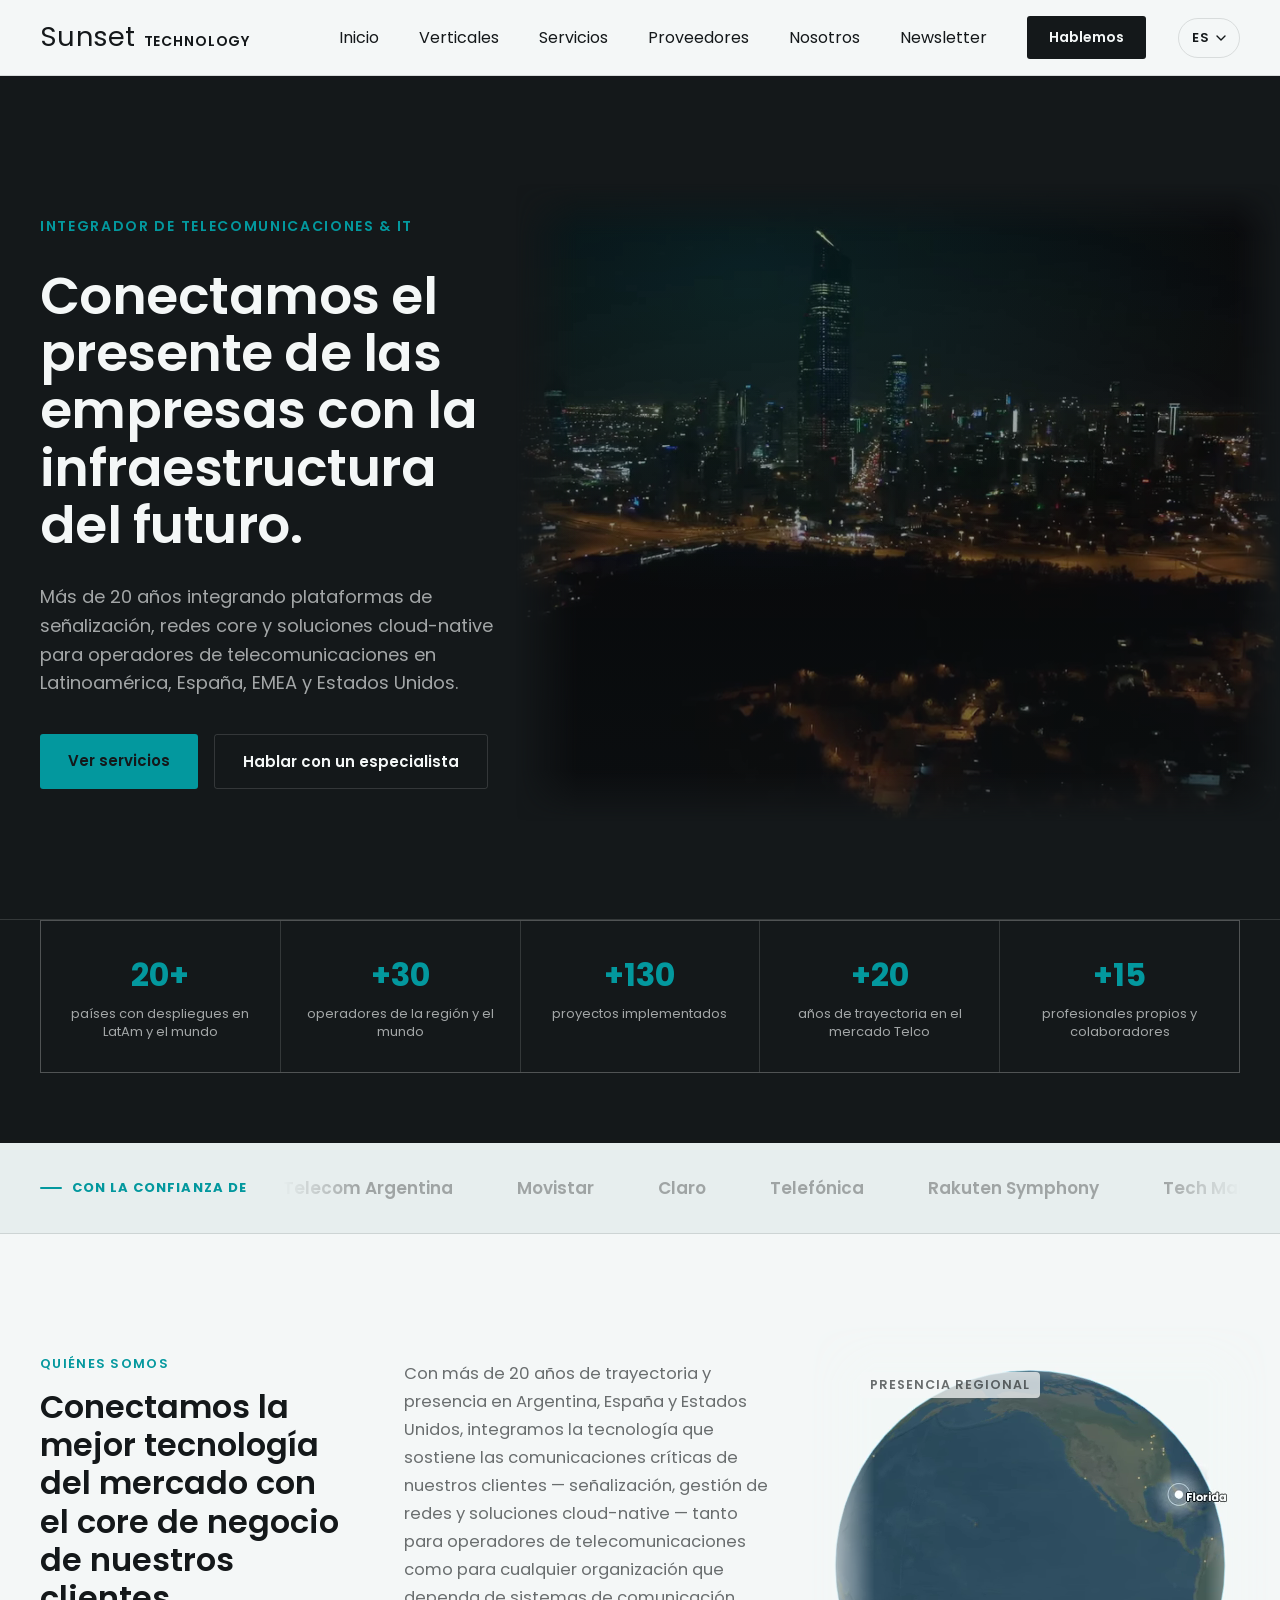
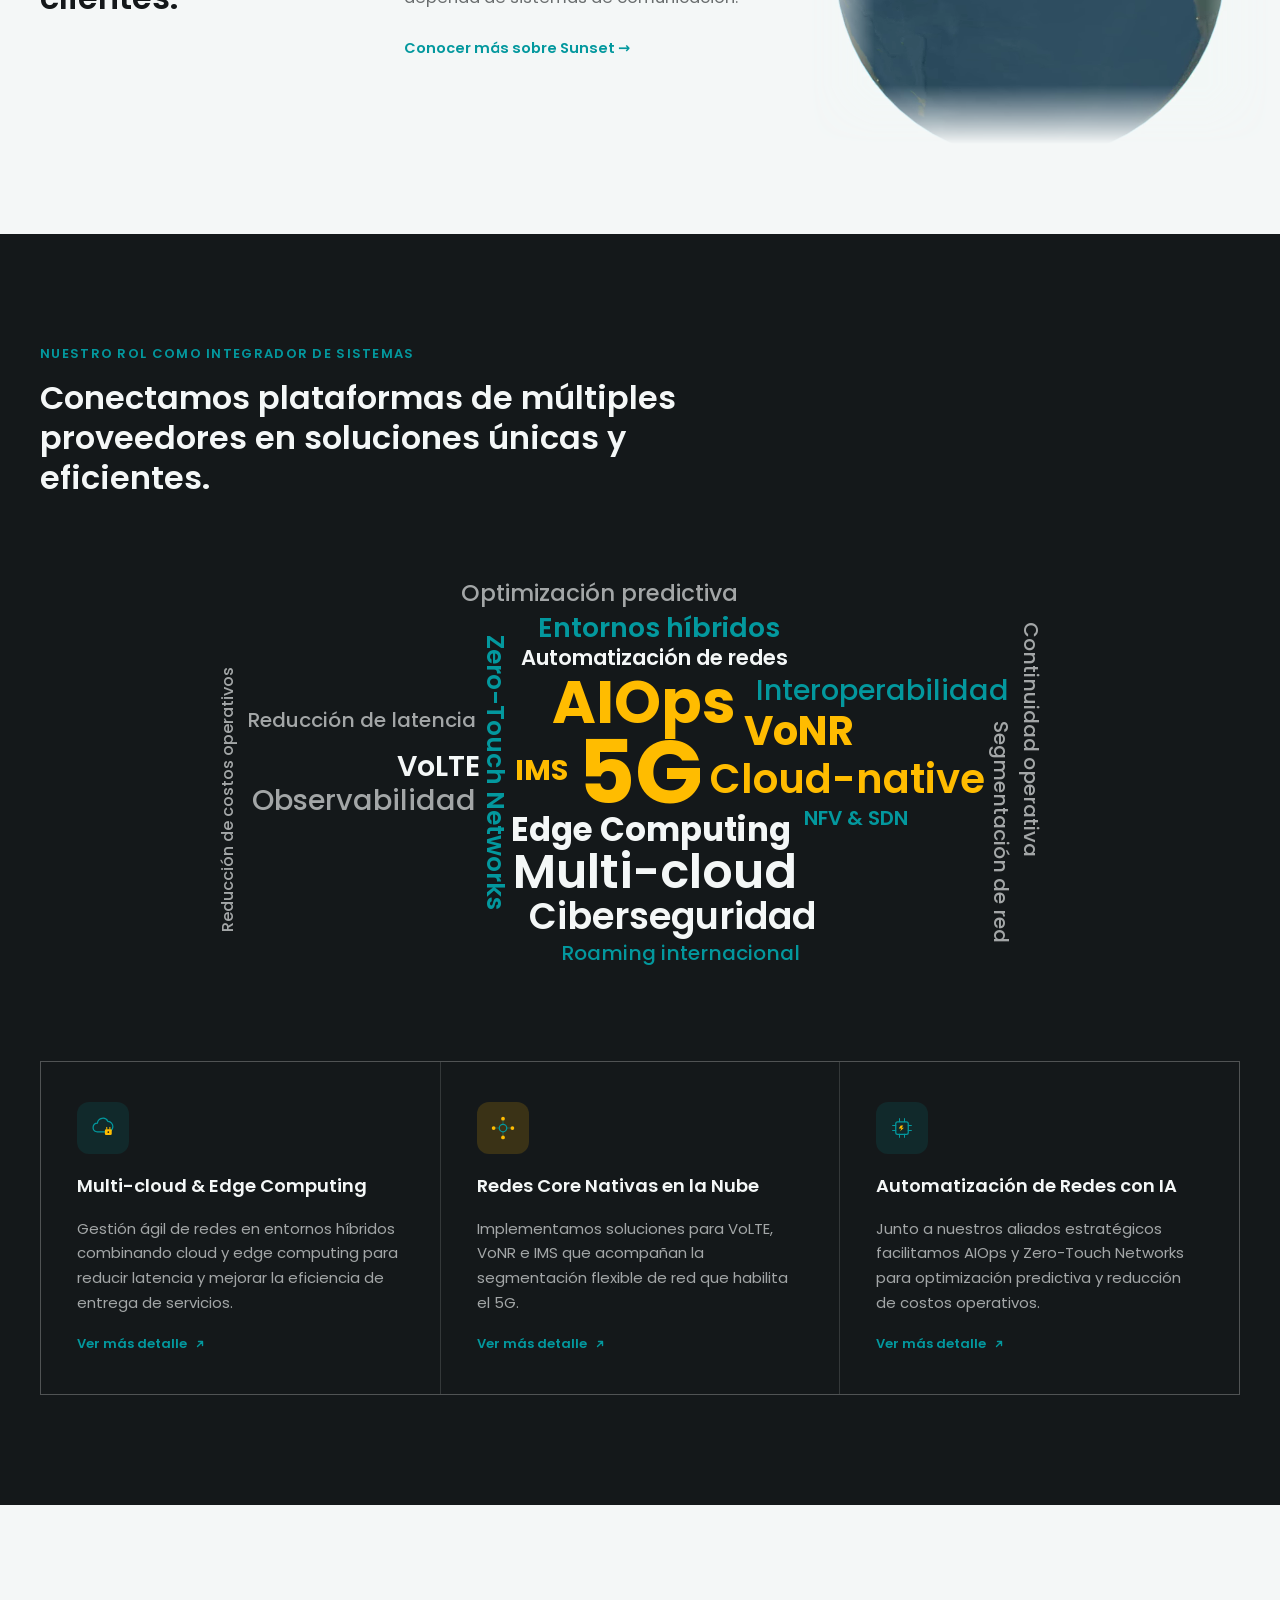
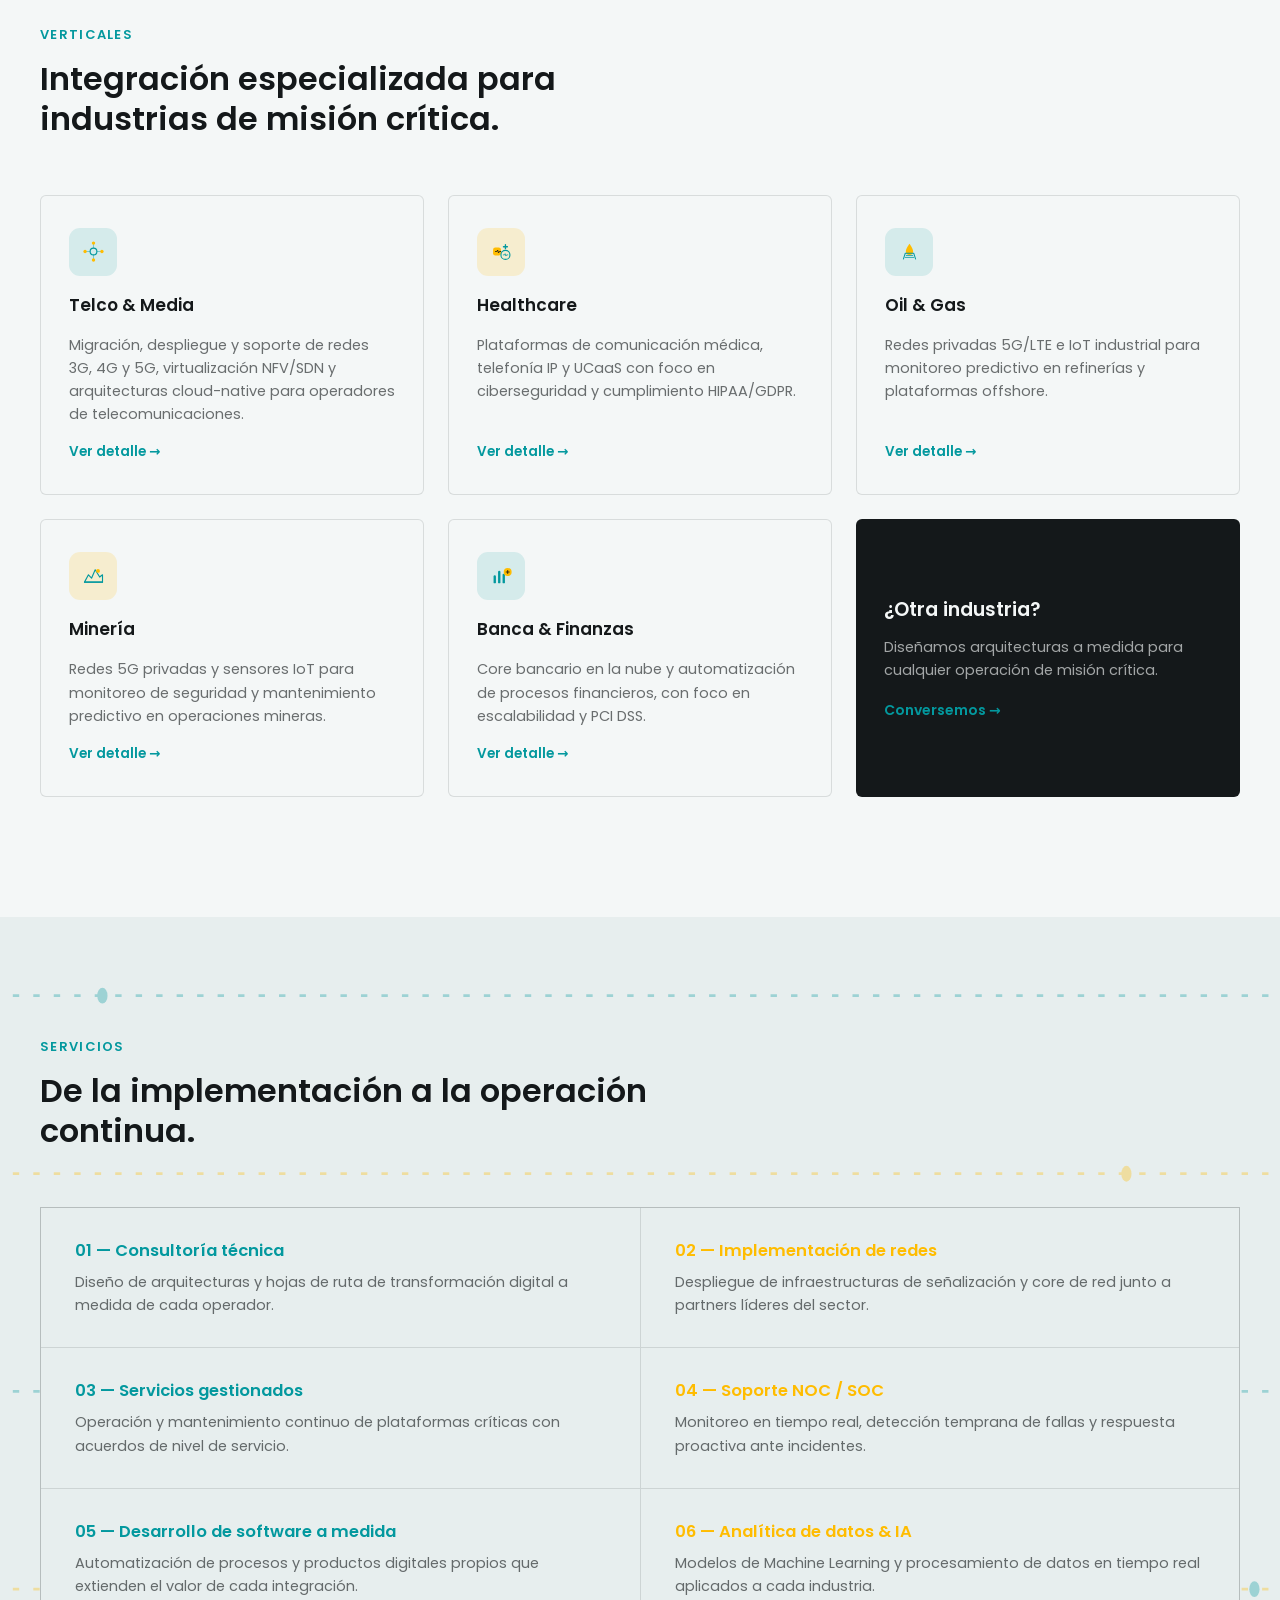
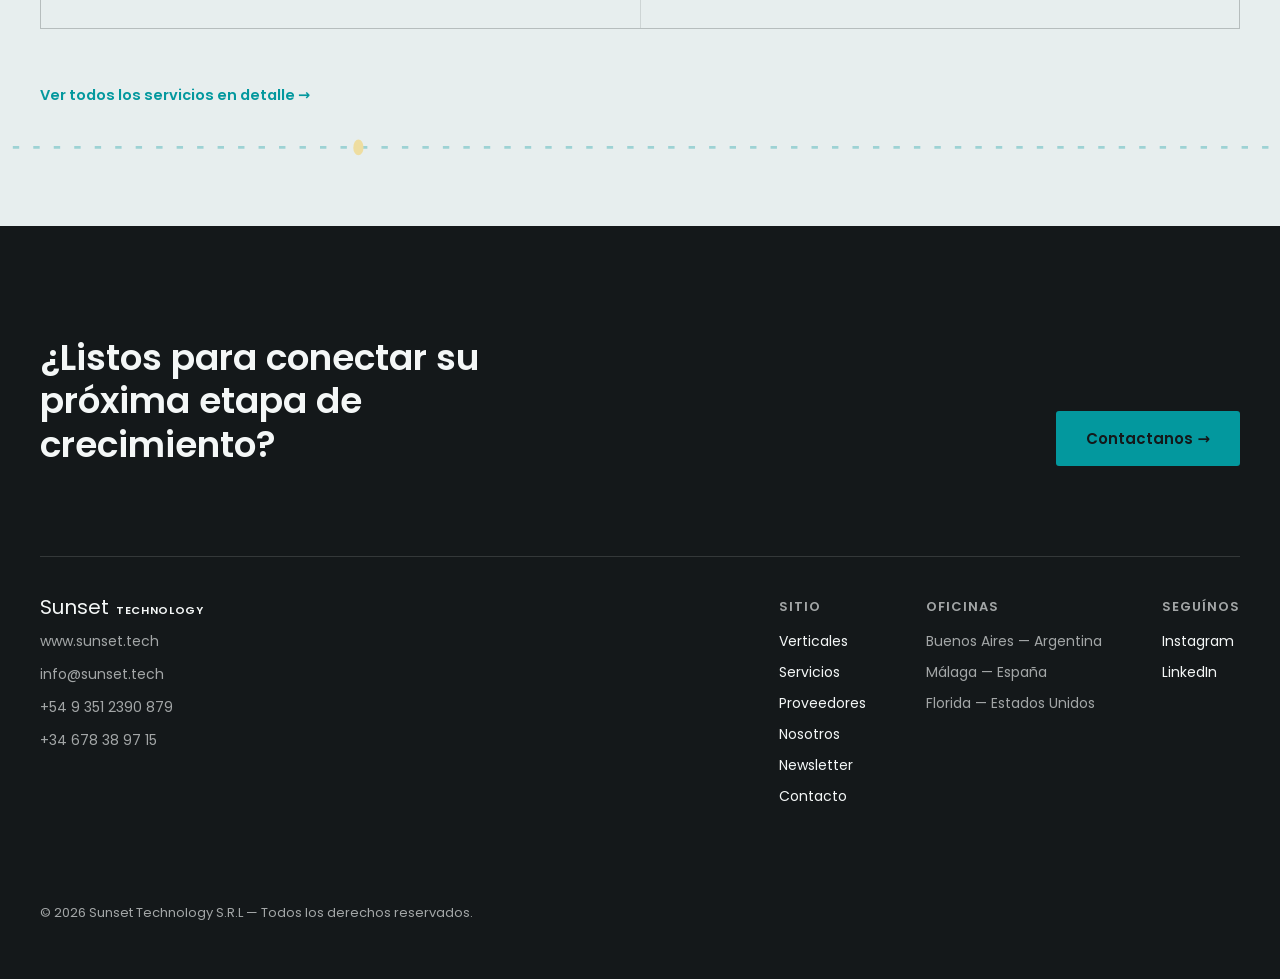
==== commit b6607a2b: "Quitar logo del header, mostrar fotos del newsletter sin recorte y cambiar foto del MWC con Rakuten " ====
--- a/index.html
+++ b/index.html
@@ -147,7 +147,6 @@
 
 @media (max-width: 860px){
   .nav-links{ display:none !important; }
-  .navbar-logo-link{ display:none !important; }
   .nav-toggle{ display:flex; }
   .grid-3, .grid-3-flush{ grid-template-columns:1fr !important; }
   .grid-2{ grid-template-columns:1fr !important; }
@@ -187,9 +186,6 @@
 <button data-lang="it" type="button"><span data-i18n="t11">Italiano</span></button>
 </div>
 </div>
-<a class="navbar-logo-link" href="index.html" style="display:flex; align-items:center; flex:0 0 auto;">
-<img alt="Sunset Technology" class="logo-mark" src="[data-uri]" style="height:44px; width:auto;"/>
-</a>
 <button aria-controls="nav-mobile-menu" aria-expanded="false" aria-label="Abrir menú" class="nav-toggle" id="nav-toggle" type="button">
 <span></span><span></span><span></span>
 </button>
